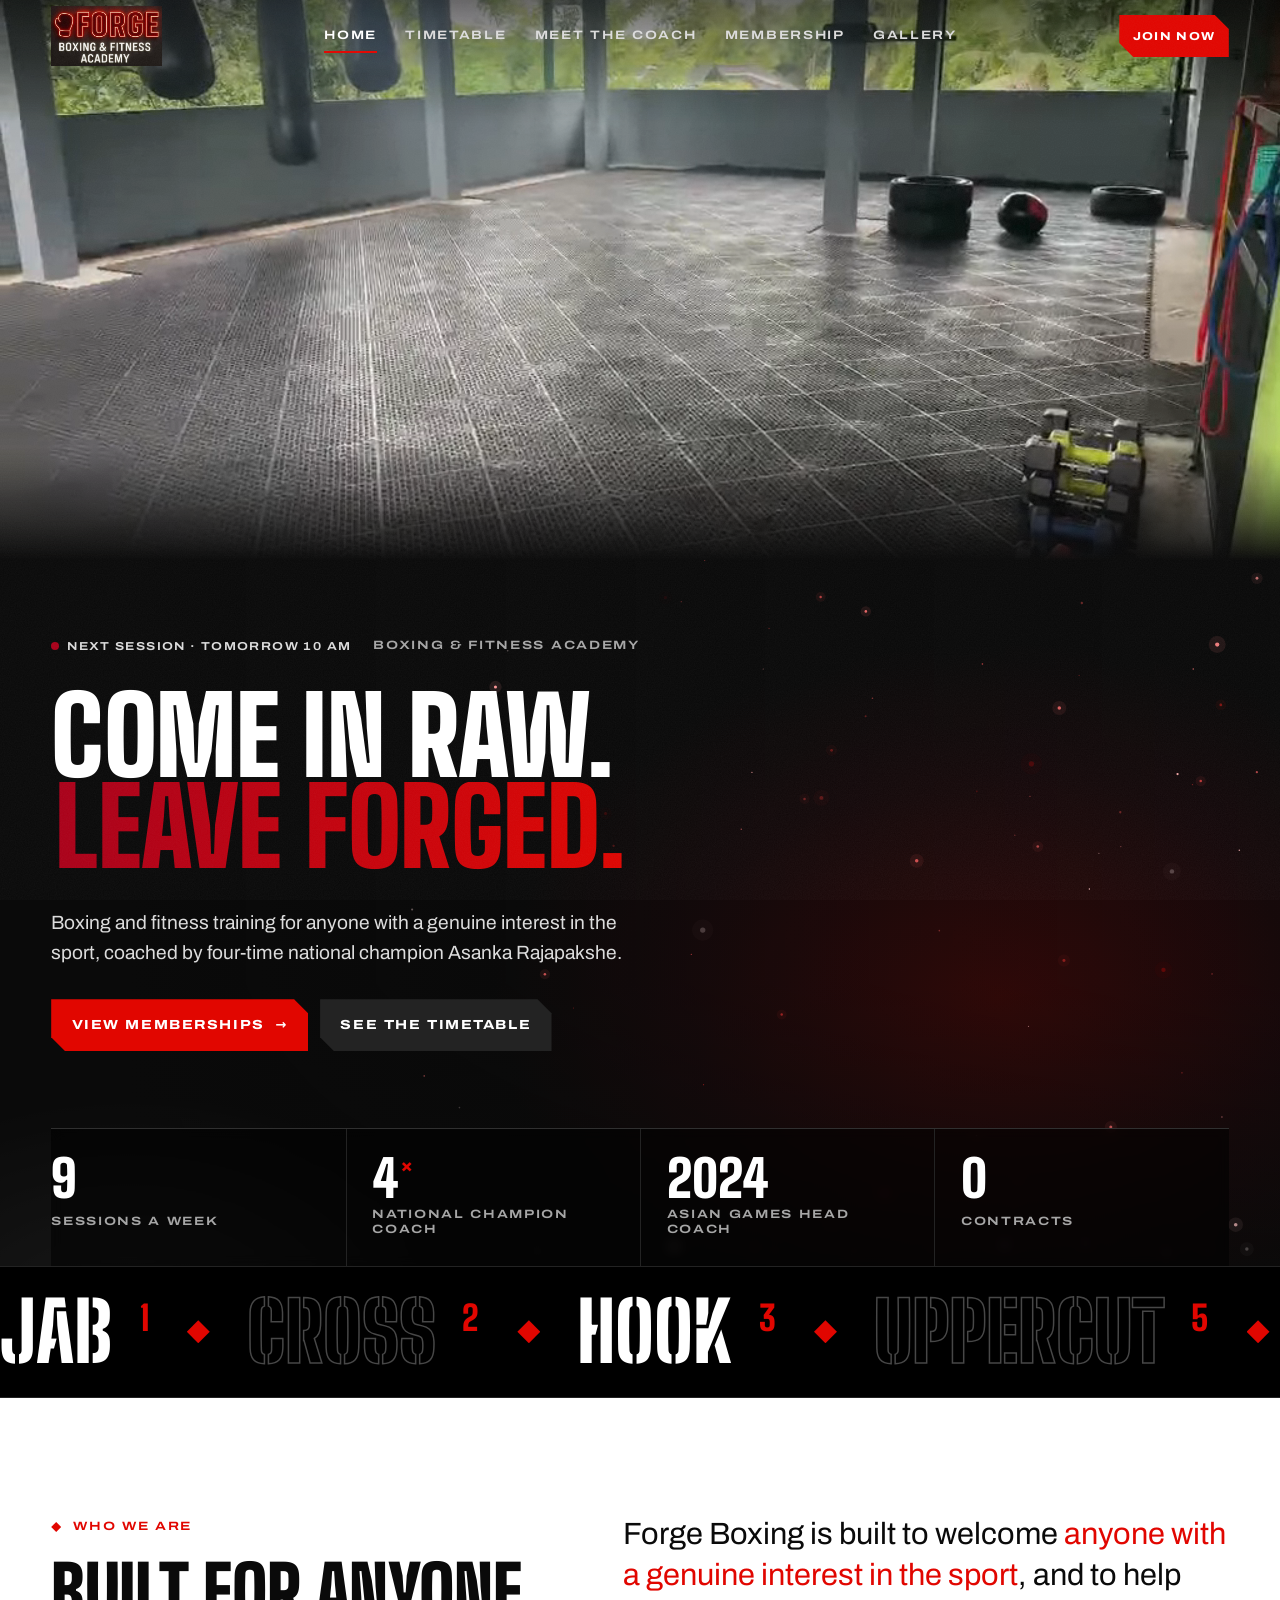
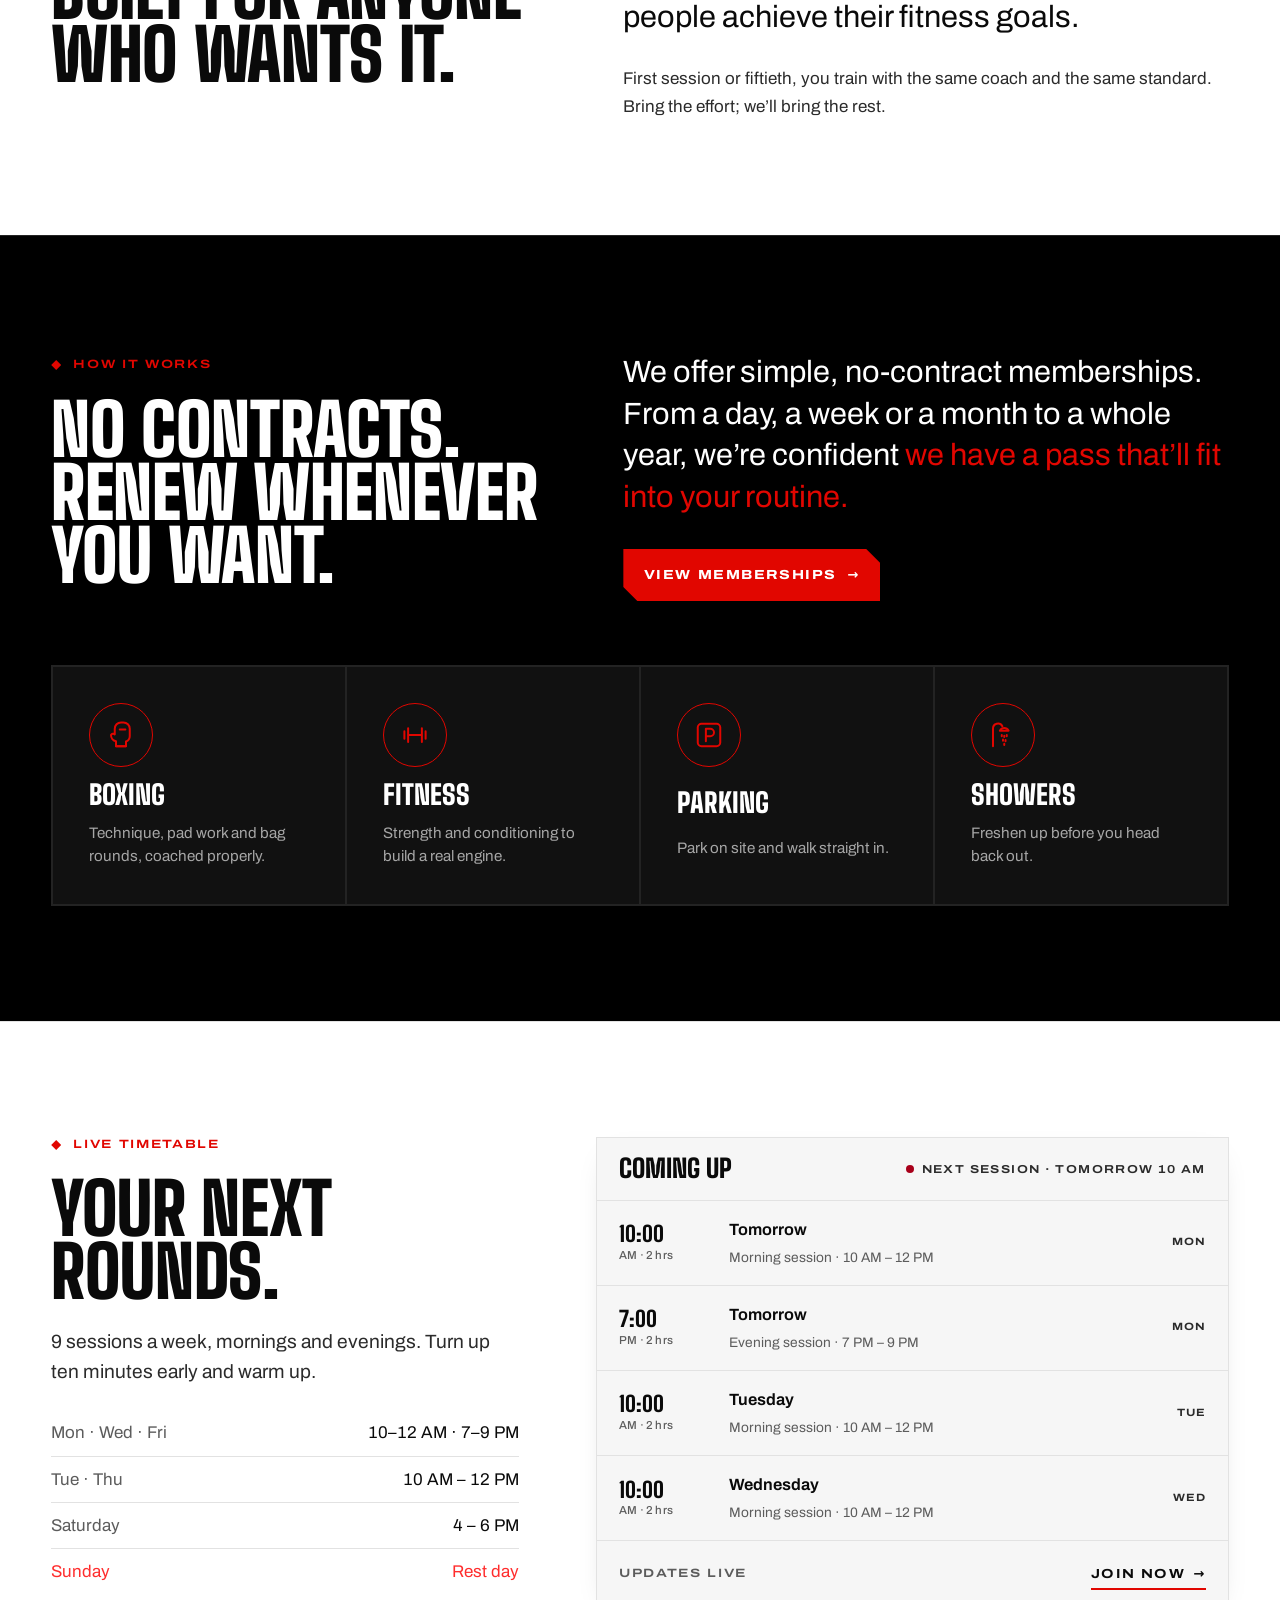
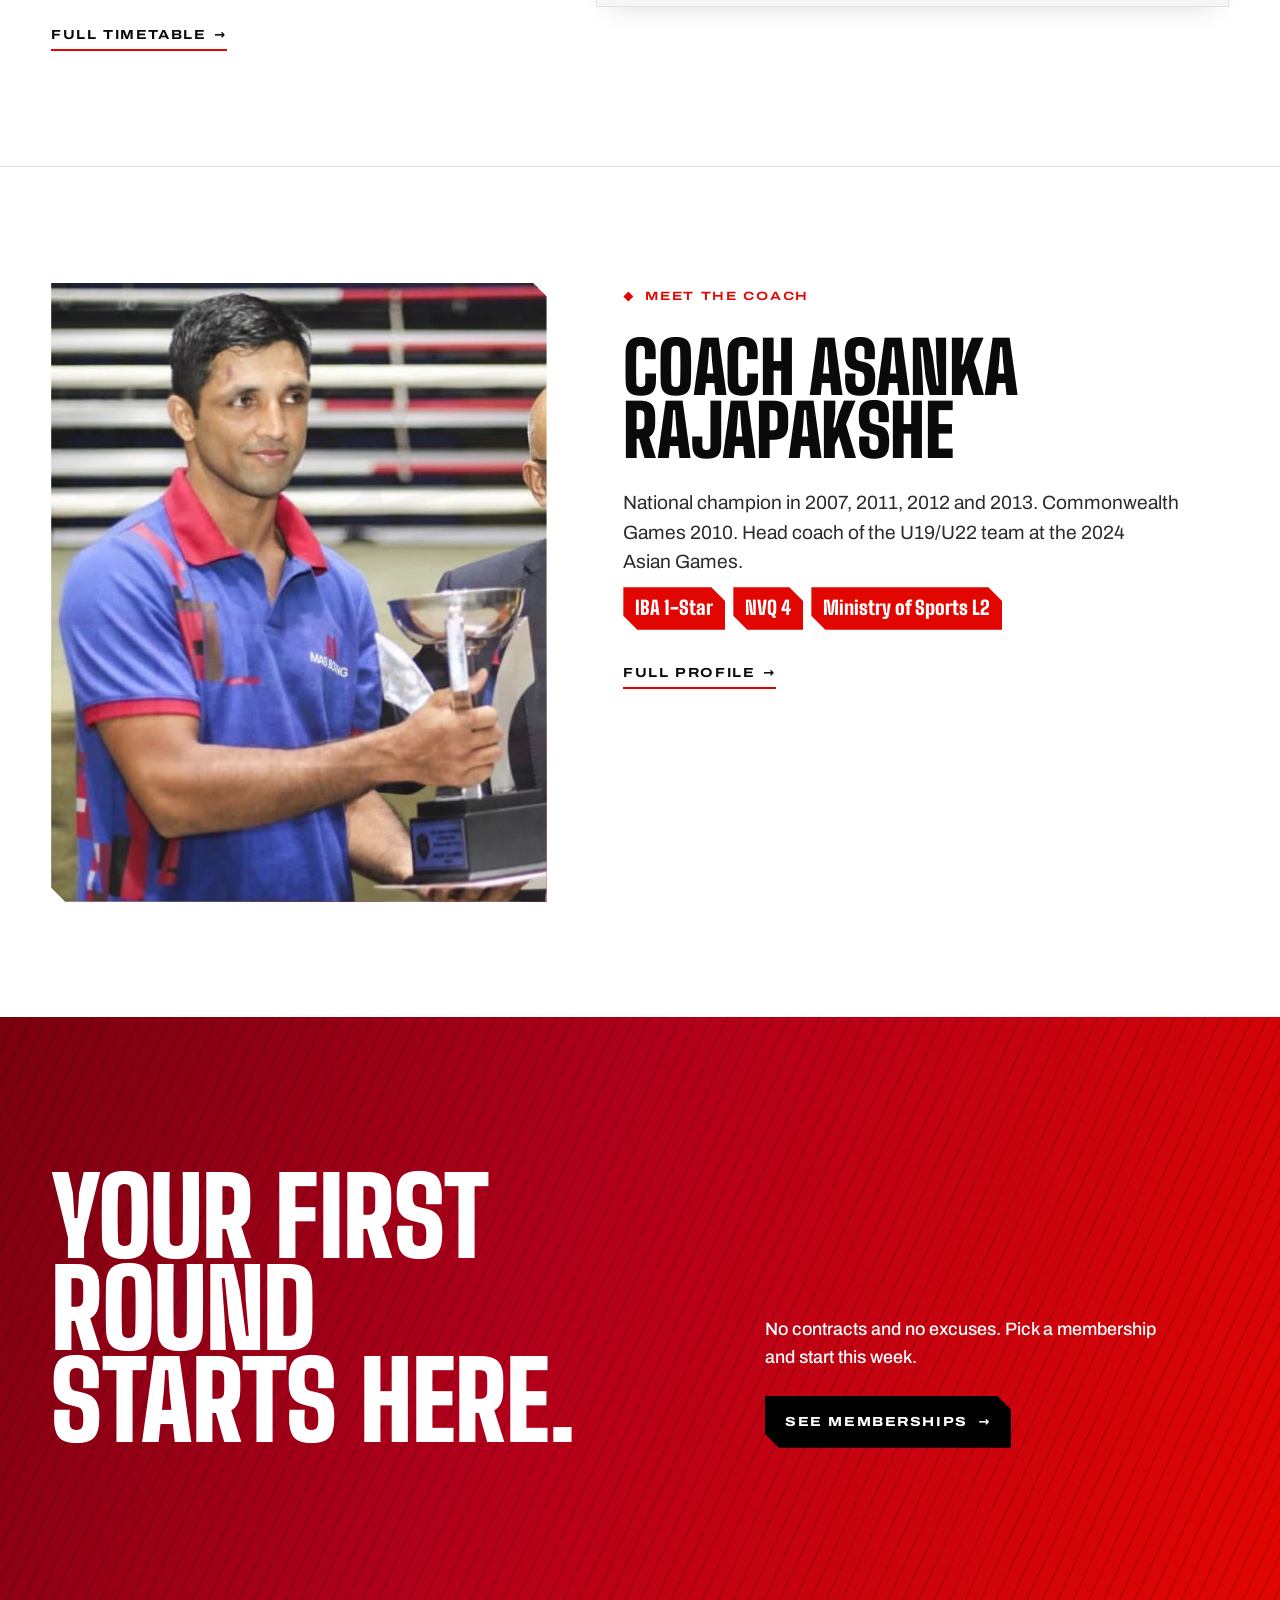
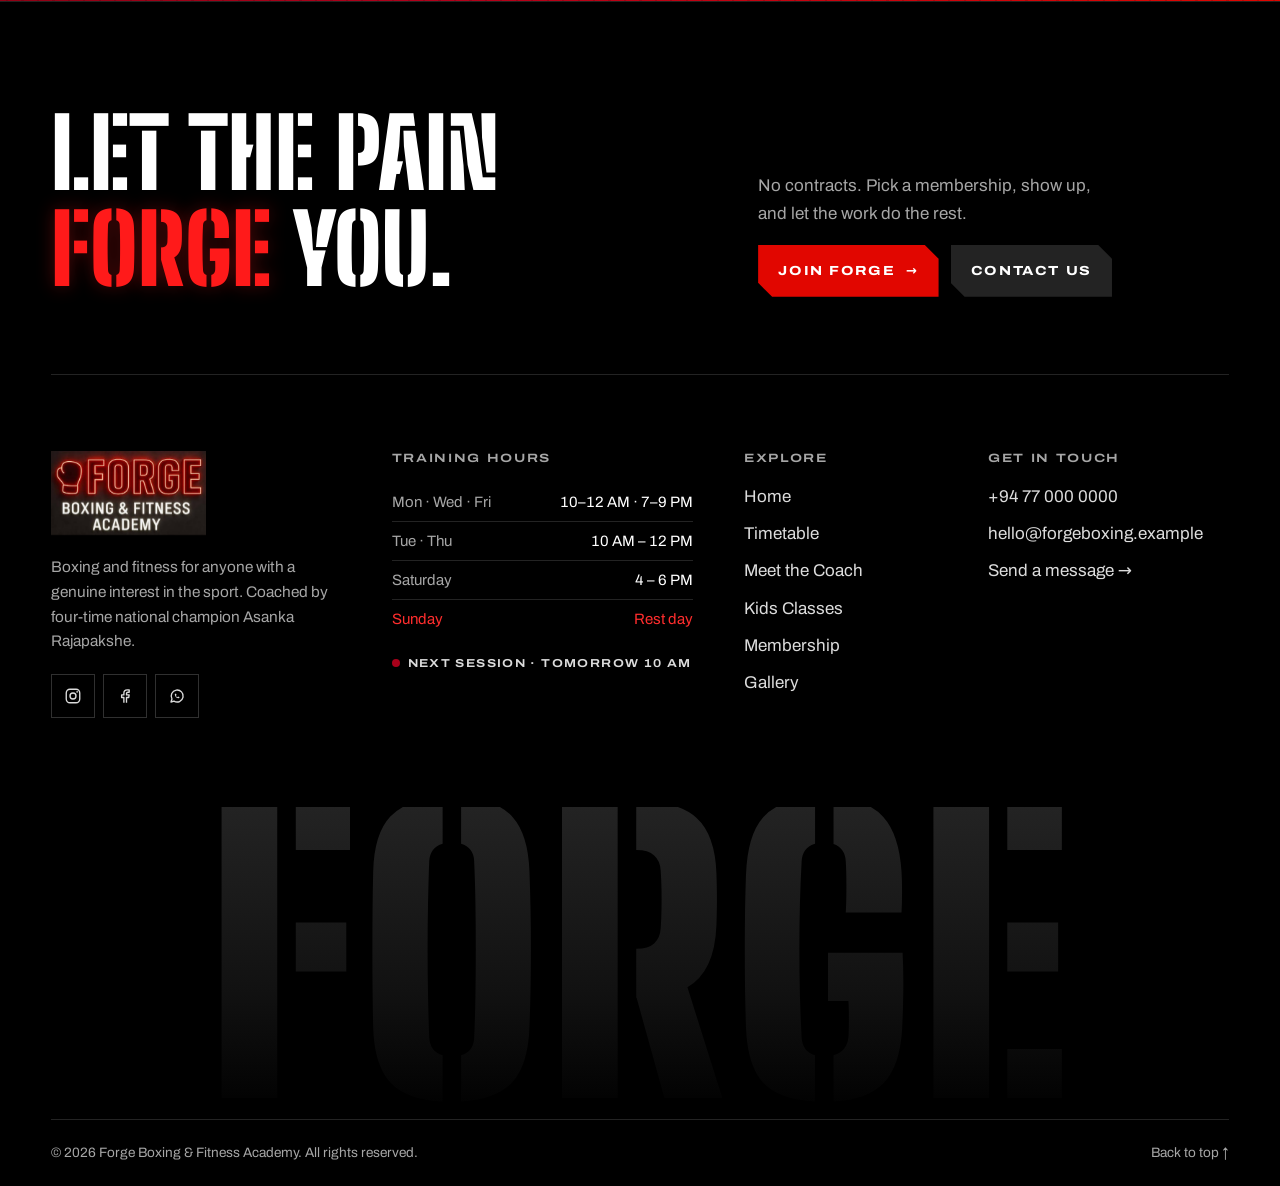
==== index.html @ 97c27971 "Fix oversized logo: pin size inline and cache-bust CSS/JS Co-Authored-By: Claude Opus 5.5 <noreply@a" ====
<!doctype html>
<html lang="en">
<head>
<meta charset="utf-8">
<meta name="viewport" content="width=device-width, initial-scale=1, viewport-fit=cover">
<title>Forge Boxing & Fitness Academy | Let the pain forge you</title>
<meta name="description" content="Boxing and fitness training with no contracts, coached by four-time national champion Asanka Rajapakshe.">
<meta name="theme-color" content="#0a0a0a">
<link rel="canonical" href="https://www.forgeboxing.example/">
<meta property="og:type" content="website">
<meta property="og:site_name" content="Forge Boxing & Fitness Academy">
<meta property="og:title" content="Forge Boxing & Fitness Academy | Let the pain forge you">
<meta property="og:description" content="Boxing and fitness training with no contracts, coached by four-time national champion Asanka Rajapakshe.">
<meta property="og:url" content="https://www.forgeboxing.example/">
<meta property="og:image" content="https://www.forgeboxing.example/assets/img/og-image.png">
<meta property="og:image:width" content="1200">
<meta property="og:image:height" content="630">
<meta name="twitter:card" content="summary_large_image">
<link rel="icon" href="assets/img/favicon.svg" type="image/svg+xml">
<link rel="icon" href="assets/img/favicon-32.png" sizes="32x32" type="image/png">
<link rel="apple-touch-icon" href="assets/img/apple-touch-icon.png">
<link rel="manifest" href="site.webmanifest">
<link rel="preload" href="assets/fonts/big-shoulders-stencil.woff2" as="font" type="font/woff2" crossorigin>
<link rel="preload" href="assets/fonts/big-shoulders.woff2" as="font" type="font/woff2" crossorigin>
<link rel="stylesheet" href="assets/css/styles.css?v=1790400730">
<script type="application/ld+json">
{
  "@context": "https://schema.org",
  "@type": "ExerciseGym",
  "name": "Forge Boxing & Fitness Academy",
  "description": "Boxing and fitness training with no contracts, coached by four-time national champion Asanka Rajapakshe.",
  "url": "https://www.forgeboxing.example/",
  "image": "https://www.forgeboxing.example/assets/img/og-image.png",
  "telephone": "+94 77 000 0000",
  "email": "hello@forgeboxing.example",
  "address": { "@type": "PostalAddress", "addressCountry": "LK" },
  "openingHoursSpecification": [
    { "@type": "OpeningHoursSpecification", "dayOfWeek": ["Monday", "Tuesday", "Wednesday", "Thursday", "Friday"], "opens": "10:00", "closes": "12:00" },
    { "@type": "OpeningHoursSpecification", "dayOfWeek": ["Monday", "Wednesday", "Friday"], "opens": "19:00", "closes": "21:00" },
    { "@type": "OpeningHoursSpecification", "dayOfWeek": "Saturday", "opens": "16:00", "closes": "18:00" }
  ]
}
</script>
</head>
<body>
<div class="preloader" data-preloader aria-hidden="true">
  <canvas class="pl-stars"></canvas>
  <div class="pl-nebula"></div>
  <div class="preloader-inner">
    <p class="pl-text"><span class="pl-word">Let the pain</span><span class="pl-word pl-big">Forge</span><span class="pl-word">you</span></p>
    <svg class="preloader-forge" viewBox="0 0 120 80" focusable="false">
      <g class="pl-sparks" stroke="#ff3b2f" stroke-width="1.6" stroke-linecap="round">
        <path d="M58 36l-8-10"/><path d="M62 36l6-12"/><path d="M55 38l-12-4"/><path d="M65 38l12-5"/><path d="M60 35v-12"/>
      </g>
      <g class="pl-hammer">
        <rect x="58" y="4" width="4" height="34" rx="2" fill="#5a3a2a"/>
        <rect x="48" y="30" width="24" height="11" rx="2" fill="#8d97a1"/>
        <rect x="48" y="30" width="24" height="3" rx="1" fill="#c3cbd2"/>
      </g>
      <path transform="translate(33 38) scale(1.1)" fill="#56616c" d="M2 15.5C8 15.5 11 14 15 14H46V20H38C35 20 33 22 33 25V28L38 33V37H12V33L17 28V25C17 22 15 21 12 20.5C8 20 5 18 2 15.5Z"/>
    </svg>
    <div class="pl-bar"><i></i></div>
  </div>
</div>
<script>try{if(sessionStorage.getItem("forge-intro"))document.documentElement.classList.add("no-preloader");sessionStorage.setItem("forge-intro","1")}catch(e){}</script>
<a class="skip-link" href="#main">Skip to content</a>

<header class="site-header" data-header>
  <div class="wrap nav">
    <a class="brand" href="index.html" aria-label="Forge Boxing & Fitness Academy home">
      <img class="brand-logo" src="assets/img/logo-forge.png" alt="Forge Boxing &amp; Fitness Academy" width="860" height="466" style="height:60px;width:auto;max-width:none">
    </a>
    <nav aria-label="Main">
      <ul class="nav-links">
        <li><a href="index.html" aria-current="page">Home</a></li>
        <li><a href="schedule.html">Timetable</a></li>
        <li><a href="coach.html">Meet the Coach</a></li>
        <li><a href="membership.html">Membership</a></li>
        <li><a href="gallery.html">Gallery</a></li>
      </ul>
    </nav>
    <div class="nav-end">
      <a class="btn btn-primary btn-sm" href="membership.html">Join now</a>
      <button class="menu-toggle" type="button" aria-expanded="false" aria-controls="mobile-menu"><span></span><b class="sr-only">Open menu</b></button>
    </div>
  </div>
</header>

<div class="mobile-menu" id="mobile-menu" data-mobile-menu inert>
  <nav aria-label="Mobile">
    <ol>
      <li><a href="index.html" aria-current="page">Home<span aria-hidden="true">→</span></a></li>
      <li><a href="schedule.html">Timetable<span aria-hidden="true">→</span></a></li>
      <li><a href="coach.html">Meet the Coach<span aria-hidden="true">→</span></a></li>
      <li><a href="membership.html">Membership<span aria-hidden="true">→</span></a></li>
      <li><a href="gallery.html">Gallery<span aria-hidden="true">→</span></a></li>
    </ol>
  </nav>
  <div class="mobile-menu-foot">
    <span data-open-status></span>
    <p><a href="tel:+94770000000">+94 77 000 0000</a></p>
    <a class="btn btn-primary btn-block" href="membership.html">See memberships <span class="arrow" aria-hidden="true">→</span></a>
  </div>
</div>

<main id="main">
  <section class="video-strip" aria-label="Training at Forge">
    <video class="strip-video" autoplay muted loop playsinline preload="auto" poster="assets/video/hero-poster.jpg" aria-hidden="true" tabindex="-1"><source src="assets/video/hero.mp4" type="video/mp4"><source src="assets/video/hero.webm" type="video/webm"></video>
  </section>

  <section class="hero" aria-labelledby="hero-title">
    <div class="hero-photo" aria-hidden="true"></div>
    <canvas class="hero-canvas" data-embers aria-hidden="true"></canvas>
    <div class="wrap">
      <div class="hero-grid">
        <div class="hero-copy">
          <div class="hero-meta">
            <span data-open-status></span>
            <span class="label muted">Boxing &amp; Fitness Academy</span>
          </div>
          <h1 class="display hero-title" id="hero-title">
            <span class="line">Come in raw.</span>
            <span class="line line-2 hot">Leave forged.</span>
          </h1>
          <p class="lead">Boxing and fitness training for anyone with a genuine interest in the sport, coached by four-time national champion Asanka Rajapakshe.</p>
          <div class="cta-row">
            <a class="btn btn-primary" href="membership.html">View memberships <span class="arrow" aria-hidden="true">→</span></a>
            <a class="btn btn-steel" href="schedule.html">See the timetable</a>
          </div>
        </div>
      </div>
      <div class="hero-stats">
        <div><span class="stat-num" data-count-sessions>9</span><span class="label muted">Sessions a week</span></div>
        <div><span class="stat-num">4<sup>×</sup></span><span class="label muted">National champion coach</span></div>
        <div><span class="stat-num">2024</span><span class="label muted">Asian Games head coach</span></div>
        <div><span class="stat-num">0</span><span class="label muted">Contracts</span></div>
      </div>
    </div>
  </section>

  <div class="marquee" aria-hidden="true">
    <div class="marquee-track">
      <div class="marquee-group">
        <span>Jab</span><span class="n">1</span><span class="sep"></span>
        <span class="o">Cross</span><span class="n">2</span><span class="sep"></span>
        <span>Hook</span><span class="n">3</span><span class="sep"></span>
        <span class="o">Uppercut</span><span class="n">5</span><span class="sep"></span>
        <span>Slip</span><span class="sep"></span>
        <span class="o">Roll</span><span class="sep"></span>
        <span>Pivot</span><span class="sep"></span>
        <span class="o">Repeat</span><span class="sep"></span>
      </div>
      <div class="marquee-group">
        <span>Jab</span><span class="n">1</span><span class="sep"></span>
        <span class="o">Cross</span><span class="n">2</span><span class="sep"></span>
        <span>Hook</span><span class="n">3</span><span class="sep"></span>
        <span class="o">Uppercut</span><span class="n">5</span><span class="sep"></span>
        <span>Slip</span><span class="sep"></span>
        <span class="o">Roll</span><span class="sep"></span>
        <span>Pivot</span><span class="sep"></span>
        <span class="o">Repeat</span><span class="sep"></span>
      </div>
    </div>
  </div>

  <section class="section bg-raised" aria-labelledby="who-title">
    <div class="wrap intro">
      <div class="stack">
        <span class="eyebrow label">Who we are</span>
        <h2 class="display d-l" id="who-title" data-reveal-heat>Built for anyone who wants it.</h2>
      </div>
      <div class="stack" style="--stack: 28px">
        <p class="big-copy" data-reveal>Forge Boxing is built to welcome <em>anyone with a genuine interest in the sport</em>, and to help people achieve their fitness goals.</p>
        <p class="prose">First session or fiftieth, you train with the same coach and the same standard. Bring the effort; we’ll bring the rest.</p>
      </div>
    </div>
  </section>

  <section class="section bg-deep seam" aria-labelledby="how-title">
    <div class="wrap">
      <div class="intro">
        <div class="stack">
          <span class="eyebrow label">How it works</span>
          <h2 class="display d-l" id="how-title" data-reveal-heat>No contracts. Renew whenever you want.</h2>
        </div>
        <div class="stack" style="--stack: 32px">
          <p class="big-copy" data-reveal>We offer simple, no-contract memberships. From a day, a week or a month to a whole year, we’re confident <em>we have a pass that’ll fit into your routine.</em></p>
          <a class="btn btn-primary" href="membership.html">View memberships <span class="arrow" aria-hidden="true">→</span></a>
        </div>
      </div>
      <div class="amenities" data-reveal>
        <div class="amenity"><span class="ico"><svg viewBox="0 0 24 24" fill="none" stroke="currentColor" stroke-width="1.6" stroke-linecap="round" stroke-linejoin="round" aria-hidden="true"><path d="M7 11.5V7a5 5 0 0 1 5-5h2a5 5 0 0 1 5 5v6a4.5 4.5 0 0 1-3 4.2V21H8v-4a5 5 0 0 1-4-5 2 2 0 0 1 3-.5z"/><path d="M8 21h8M11 7.5h4.5"/></svg></span><h3>Boxing</h3><p>Technique, pad work and bag rounds, coached properly.</p></div>
        <div class="amenity"><span class="ico"><svg viewBox="0 0 24 24" fill="none" stroke="currentColor" stroke-width="1.6" stroke-linecap="round" stroke-linejoin="round" aria-hidden="true"><path d="M6.5 6.5v11M3.5 9v6M17.5 6.5v11M20.5 9v6M6.5 12h11"/></svg></span><h3>Fitness</h3><p>Strength and conditioning to build a real engine.</p></div>
        <div class="amenity"><span class="ico"><svg viewBox="0 0 24 24" fill="none" stroke="currentColor" stroke-width="1.6" stroke-linecap="round" stroke-linejoin="round" aria-hidden="true"><rect x="3" y="3" width="18" height="18" rx="3"/><path d="M9.5 17V7h3.5a3 3 0 0 1 0 6H9.5"/></svg></span><h3>Parking</h3><p>Park on site and walk straight in.</p></div>
        <div class="amenity"><span class="ico"><svg viewBox="0 0 24 24" fill="none" stroke="currentColor" stroke-width="1.6" stroke-linecap="round" stroke-linejoin="round" aria-hidden="true"><path d="M4 21V7a4 4 0 0 1 7.5-2"/><path d="M9.5 8.5a4 4 0 0 1 7 0z"/><path d="M11 12v1M13 12.5v1M15 12v1M12 15.5v1M14 16v1M13 19v1"/></svg></span><h3>Showers</h3><p>Freshen up before you head back out.</p></div>
      </div>
    </div>
  </section>

  <section class="section bg-raised seam" aria-labelledby="today-title">
    <div class="wrap today">
      <div class="today-copy">
        <span class="eyebrow label">Live timetable</span>
        <h2 class="display d-l" id="today-title" data-reveal-heat>Your next rounds.</h2>
        <p class="lead"><span data-count-sessions>9</span> sessions a week, mornings and evenings. Turn up ten minutes early and warm up.</p>
        <dl class="hours">
          <div data-days="1,3,5"><dt>Mon · Wed · Fri</dt><dd>10–12 AM · 7–9 PM</dd></div>
          <div data-days="2,4"><dt>Tue · Thu</dt><dd>10 AM – 12 PM</dd></div>
          <div data-days="6"><dt>Saturday</dt><dd>4 – 6 PM</dd></div>
          <div data-days="0"><dt>Sunday</dt><dd>Rest day</dd></div>
        </dl>
        <div class="cta-row"><a class="link-arrow" href="schedule.html">Full timetable <span class="arrow" aria-hidden="true">→</span></a></div>
      </div>
      <div class="board" data-today data-reveal>
        <div class="board-head"><h3>Coming up</h3><span data-open-status></span></div>
        <ul class="board-list" data-today-list><li class="board-empty">Loading sessions…</li></ul>
        <div class="board-foot"><span class="label muted">Updates live</span><a class="link-arrow" href="membership.html">Join now <span class="arrow" aria-hidden="true">→</span></a></div>
      </div>
    </div>
  </section>

  <section class="section bg-raised seam" aria-labelledby="coach-title">
    <div class="wrap intro">
      <div class="portrait" data-reveal>
        <img src="assets/img/coach-asanka.jpg" alt="Coach Asanka Rajapakshe" loading="lazy" onerror="this.remove()">
        <span class="portrait-name">Asanka</span><span class="portrait-initial" aria-hidden="true">A</span>
      </div>
      <div class="stack" style="--stack: 26px">
        <span class="eyebrow label">Meet the coach</span>
        <h2 class="display d-l" id="coach-title" data-reveal-heat>Coach Asanka Rajapakshe</h2>
        <p class="lead">National champion in 2007, 2011, 2012 and 2013. Commonwealth Games 2010. Head coach of the U19/U22 team at the 2024 Asian Games.</p>
        <div class="champ"><b>IBA 1-Star</b><b>NVQ 4</b><b>Ministry of Sports L2</b></div>
        <a class="link-arrow" href="coach.html">Full profile <span class="arrow" aria-hidden="true">→</span></a>
      </div>
    </div>
  </section>

  <section class="fire" aria-labelledby="fire-title">
    <div class="wrap fire-grid">
      <h2 class="display d-xl" id="fire-title">Your first round starts here.</h2>
      <div class="fire-aside">
        <p>No contracts and no excuses. Pick a membership and start this week.</p>
        <a class="btn btn-ink" href="membership.html">See memberships <span class="arrow" aria-hidden="true">→</span></a>
      </div>
    </div>
  </section>
</main>

<footer class="site-footer">
  <div class="wrap">
    <div class="footer-cta">
      <p class="footer-slogan">Let the pain<br><span>forge</span> you.</p>
      <div class="footer-cta-side">
        <p>No contracts. Pick a membership, show up, and let the work do the rest.</p>
        <div class="cta-row">
          <a class="btn btn-primary" href="membership.html">Join Forge <span class="arrow" aria-hidden="true">→</span></a>
          <a class="btn btn-steel" href="membership.html#contact">Contact us</a>
        </div>
      </div>
    </div>
  </div>
  <div class="wrap footer-grid">
    <div class="footer-brand">
      <a class="brand" href="index.html" aria-label="Forge Boxing & Fitness Academy home">
      <img class="brand-logo" src="assets/img/logo-forge.png" alt="Forge Boxing &amp; Fitness Academy" width="860" height="466" style="height:60px;width:auto;max-width:none">
    </a>
      <p>Boxing and fitness for anyone with a genuine interest in the sport. Coached by four-time national champion Asanka Rajapakshe.</p>
      <div class="socials">
        <a href="https://www.instagram.com/" aria-label="Forge on Instagram"><svg viewBox="0 0 24 24" fill="none" stroke="currentColor" stroke-width="1.8" aria-hidden="true"><rect x="3" y="3" width="18" height="18" rx="5"/><circle cx="12" cy="12" r="4"/><circle cx="17.5" cy="6.5" r="1.1" fill="currentColor" stroke="none"/></svg></a>
        <a href="https://www.facebook.com/" aria-label="Forge on Facebook"><svg viewBox="0 0 24 24" fill="none" stroke="currentColor" stroke-width="1.8" stroke-linejoin="round" aria-hidden="true"><path d="M14 21v-7h3l.5-3.5H14V8.8c0-1 .4-1.8 1.9-1.8H17.6V4a17 17 0 0 0-2.6-.2c-2.8 0-4.5 1.6-4.5 4.6v2.1H7.5V14h3v7"/></svg></a>
        <a href="https://wa.me/94770000000" aria-label="Message Forge on WhatsApp"><svg viewBox="0 0 24 24" fill="none" stroke="currentColor" stroke-width="1.8" stroke-linejoin="round" aria-hidden="true"><path d="M4 20l1.3-4A8 8 0 1 1 8 18.8z"/><path d="M9 9.5c0 3 2.5 5.5 5.5 5.5l1-1.5-2-1-1 1a4 4 0 0 1-2-2l1-1-1-2z" fill="currentColor" stroke="none"/></svg></a>
      </div>
    </div>
    <div class="footer-col">
      <h2 class="label">Training hours</h2>
      <dl class="hours">
          <div data-days="1,3,5"><dt>Mon · Wed · Fri</dt><dd>10–12 AM · 7–9 PM</dd></div>
          <div data-days="2,4"><dt>Tue · Thu</dt><dd>10 AM – 12 PM</dd></div>
          <div data-days="6"><dt>Saturday</dt><dd>4 – 6 PM</dd></div>
          <div data-days="0"><dt>Sunday</dt><dd>Rest day</dd></div>
        </dl>
      <span data-open-status></span>
    </div>
    <div class="footer-col">
      <h2 class="label">Explore</h2>
      <ul>
        <li><a href="index.html">Home</a></li>
        <li><a href="schedule.html">Timetable</a></li>
        <li><a href="coach.html">Meet the Coach</a></li>
        <li><a href="membership.html#kids">Kids Classes</a></li>
        <li><a href="membership.html">Membership</a></li>
        <li><a href="gallery.html">Gallery</a></li>
      </ul>
    </div>
    <div class="footer-col">
      <h2 class="label">Get in touch</h2>
      <ul>
        <li><a href="tel:+94770000000">+94 77 000 0000</a></li>
        <li><a href="mailto:hello@forgeboxing.example">hello@forgeboxing.example</a></li>
        <li><a href="membership.html#contact">Send a message →</a></li>
      </ul>
    </div>
  </div>
  <div class="footer-mark" aria-hidden="true">Forge</div>
  <div class="wrap">
    <div class="footer-base">
      <span>© <span data-year>2026</span> Forge Boxing & Fitness Academy. All rights reserved.</span>
      <a href="#main">Back to top ↑</a>
    </div>
  </div>
</footer>

<script src="assets/js/data.js?v=1790400730" defer></script>
<script src="assets/js/main.js?v=1790400730" defer></script>
<script src="assets/js/preloader.js?v=1790400730" defer></script>
<script src="assets/js/schedule.js?v=1790400730" defer></script>
<script src="assets/js/embers.js?v=1790400730" defer></script>
</body>
</html>
---- assets/css/styles.css ----
/* ==================================================================
   FORGE BOXING CLUB — design system
   ------------------------------------------------------------------
   Palette: blued steel for the ground, a blacksmith's heat chart
   (dull red → white-hot) for accents and intensity ratings.
   Type:    Big Shoulders (display + stencil cut), Archivo (text).
   ================================================================== */

@font-face {
  font-family: "Forge Display";
  src: url("../fonts/big-shoulders.woff2") format("woff2");
  font-weight: 100 900;
  font-display: swap;
}
@font-face {
  font-family: "Forge Stencil";
  src: url("../fonts/big-shoulders-stencil.woff2") format("woff2");
  font-weight: 100 900;
  font-display: swap;
}
@font-face {
  font-family: "Forge Text";
  src: url("../fonts/archivo.woff2") format("woff2");
  font-weight: 100 900;
  font-stretch: 62% 125%;
  font-display: swap;
}

:root {
  color-scheme: dark;

  /* Blued steel */
  --steel-950: #000000;
  --steel-900: #0a0a0a;
  --steel-850: #111111;
  --steel-800: #171717;
  --steel-700: #232323;
  --steel-600: #303030;
  --steel-500: #474747;
  --ash: #a6a6a6;
  --bone: #ffffff;
  --bone-dim: #dcdcdc;

  /* Heat chart */
  --heat-1: #6e0010;
  --heat-2: #a8001a;
  --heat-3: #e10600;
  --heat-4: #ff2d2d;
  --heat-5: #ffffff;
  --temper: #bdbdbd;

  --accent: var(--heat-3);
  --ink: #0e1215;
  --danger: #ff7a66;
  --ok: #ffffff;

  --f-display: "Forge Display", "Big Shoulders Display", "Arial Narrow", Impact, sans-serif;
  --f-stencil: "Forge Stencil", "Forge Display", "Arial Narrow", Impact, sans-serif;
  --f-text: "Forge Text", Archivo, ui-sans-serif, system-ui, -apple-system, "Segoe UI", Roboto, sans-serif;

  --gutter: clamp(16px, 4vw, 56px);
  --maxw: 1360px;
  --header-h: 72px;
  --section: clamp(72px, 9vw, 136px);
  --ease-out: cubic-bezier(0.16, 1, 0.3, 1);
  --ease-io: cubic-bezier(0.65, 0, 0.35, 1);
  --notch: 14px;
  --notched: polygon(0 0, calc(100% - var(--notch)) 0, 100% var(--notch), 100% 100%, var(--notch) 100%, 0 calc(100% - var(--notch)));
}

/* ------------------------------------------------------------------
   Base
   ------------------------------------------------------------------ */
*,
*::before,
*::after { box-sizing: border-box; }

html {
  -webkit-text-size-adjust: 100%;
  text-size-adjust: 100%;
  scroll-behavior: smooth;
  scroll-padding-top: calc(var(--header-h) + 24px);
  overflow-x: clip;
  background: var(--steel-900);
}

body {
  margin: 0;
  min-height: 100vh;
  background: var(--steel-900);
  color: var(--bone);
  font-family: var(--f-text);
  font-size: 1.0625rem;
  line-height: 1.6;
  font-stretch: 100%;
  -webkit-font-smoothing: antialiased;
  -moz-osx-font-smoothing: grayscale;
  text-rendering: optimizeLegibility;
  overflow-x: clip;
}

/* Film grain over everything — ties flat fills together */
body::after {
  content: "";
  position: fixed;
  inset: 0;
  z-index: 100;
  pointer-events: none;
  opacity: 0.07;
  background-image: url("data:image/svg+xml,%3Csvg xmlns='http://www.w3.org/2000/svg' width='220' height='220'%3E%3Cfilter id='n'%3E%3CfeTurbulence type='fractalNoise' baseFrequency='.85' numOctaves='3' stitchTiles='stitch'/%3E%3CfeColorMatrix values='0 0 0 0 1 0 0 0 0 1 0 0 0 0 1 0 0 0 .55 0'/%3E%3C/filter%3E%3Crect width='100%25' height='100%25' filter='url(%23n)'/%3E%3C/svg%3E");
}

img, svg, video, canvas { display: block; max-width: 100%; }
img { height: auto; }
a { color: inherit; }
button, input, select, textarea { font: inherit; color: inherit; }
h1, h2, h3, h4, p, ul, ol, dl, dd, figure, blockquote { margin: 0; }
ul[role="list"], ol[role="list"] { list-style: none; padding: 0; }
[hidden] { display: none !important; }
::selection { background: var(--heat-3); color: var(--ink); }

:focus-visible {
  outline: 2px solid var(--heat-4);
  outline-offset: 3px;
}

.sr-only {
  position: absolute !important;
  width: 1px; height: 1px;
  padding: 0; margin: -1px;
  overflow: hidden; clip: rect(0 0 0 0);
  white-space: nowrap; border: 0;
}

.skip-link {
  position: fixed;
  left: 16px;
  top: 12px;
  z-index: 200;
  padding: 12px 18px;
  background: var(--heat-4);
  color: var(--ink);
  font-weight: 700;
  text-decoration: none;
  transform: translateY(-160%);
  transition: transform 0.2s;
}
.skip-link:focus { transform: none; }

@view-transition { navigation: auto; }

/* ------------------------------------------------------------------
   Layout
   ------------------------------------------------------------------ */
.wrap {
  width: 100%;
  max-width: var(--maxw);
  margin-inline: auto;
  padding-inline: var(--gutter);
}
.section { padding-block: var(--section); position: relative; }
.section-tight { padding-block: clamp(56px, 7vw, 104px); }
.section + .section.seam { border-top: 1px solid var(--steel-700); }
.bg-deep { background: var(--steel-950); }
.bg-raised { background: var(--steel-850); }
.stack > * + * { margin-top: var(--stack, 1.25rem); }

/* ------------------------------------------------------------------
   Type
   ------------------------------------------------------------------ */
.display {
  font-family: var(--f-display);
  font-weight: 900;
  text-transform: uppercase;
  line-height: 0.86;
  letter-spacing: -0.005em;
  text-wrap: balance;
}
.stencil { font-family: var(--f-stencil); }
.d-xxl { font-size: clamp(4.5rem, 13vw, 12.5rem); line-height: 0.8; }
.d-xl  { font-size: clamp(3.4rem, 8.4vw, 7.75rem); }
.d-l   { font-size: clamp(2.6rem, 5.6vw, 5rem); line-height: 0.88; }
.d-m   { font-size: clamp(2rem, 3.2vw, 2.9rem); line-height: 0.92; }
.d-s   { font-size: clamp(1.45rem, 2vw, 1.8rem); line-height: 1; font-weight: 800; }

.label {
  font-family: var(--f-text);
  font-size: 0.75rem;
  font-weight: 650;
  font-stretch: 125%;
  letter-spacing: 0.14em;
  text-transform: uppercase;
  line-height: 1.3;
}
.lead {
  font-size: clamp(1.125rem, 1.5vw, 1.3rem);
  line-height: 1.55;
  color: var(--bone-dim);
  max-width: 54ch;
  text-wrap: pretty;
}
.muted { color: var(--ash); }
.prose { max-width: 64ch; color: var(--bone-dim); text-wrap: pretty; }
.prose p + p { margin-top: 1.1em; }
.prose strong { color: var(--bone); font-weight: 650; }
.tnum { font-variant-numeric: tabular-nums; }

.hot {
  background: linear-gradient(100deg, var(--heat-2) 0%, var(--heat-3) 38%, var(--heat-4) 72%, var(--heat-5) 100%);
  background-size: 180% 100%;
  -webkit-background-clip: text;
  background-clip: text;
  color: transparent;
  animation: molten 9s var(--ease-io) infinite alternate;
}
@keyframes molten {
  from { background-position: 0% 50%; }
  to   { background-position: 100% 50%; }
}
.outline-text {
  color: transparent;
  -webkit-text-stroke: 1.5px var(--bone);
}

.eyebrow {
  display: inline-flex;
  align-items: center;
  gap: 12px;
  color: var(--heat-4);
}
.eyebrow::before {
  content: "";
  width: 10px;
  height: 10px;
  background: currentColor;
  clip-path: polygon(50% 0, 100% 50%, 50% 100%, 0 50%);
  flex: none;
}

/* ------------------------------------------------------------------
   Buttons & links
   ------------------------------------------------------------------ */
.btn {
  --notch: 12px;
  display: inline-flex;
  align-items: center;
  justify-content: center;
  gap: 0.8em;
  min-height: 52px;
  padding: 0.95em 1.55em;
  border: 0;
  font-family: var(--f-text);
  font-size: 0.82rem;
  font-weight: 750;
  font-stretch: 118%;
  letter-spacing: 0.12em;
  text-transform: uppercase;
  text-decoration: none;
  line-height: 1.1;
  cursor: pointer;
  clip-path: var(--notched);
  transition: background-color 0.25s, color 0.25s, transform 0.35s var(--ease-out);
  -webkit-tap-highlight-color: transparent;
  white-space: nowrap;
}
.btn:active { transform: translateY(1px) scale(0.99); }
.btn:focus-visible { outline: 2px solid currentColor; outline-offset: -7px; }
.btn-primary { background: var(--accent); color: var(--ink); }
.btn-primary:hover { background: var(--heat-4); }
.btn-steel { background: var(--steel-700); color: var(--bone); }
.btn-steel:hover { background: var(--steel-600); }
.btn-ink { background: var(--ink); color: var(--bone); }
.btn-ink:hover { background: var(--steel-700); }
.btn-sm { min-height: 42px; padding: 0.7em 1.15em; font-size: 0.72rem; --notch: 9px; }
.btn-block { width: 100%; }
.btn .arrow { transition: transform 0.35s var(--ease-out); }
.btn:hover .arrow { transform: translateX(4px); }
.btn[disabled] { opacity: 0.6; cursor: progress; }

.link-arrow {
  display: inline-flex;
  align-items: center;
  gap: 0.6em;
  color: var(--bone);
  text-decoration: none;
  font-size: 0.82rem;
  font-weight: 700;
  font-stretch: 118%;
  letter-spacing: 0.12em;
  text-transform: uppercase;
  padding-block: 6px;
  background: linear-gradient(var(--heat-3), var(--heat-3)) left bottom / 100% 2px no-repeat;
  transition: background-size 0.4s var(--ease-out), color 0.25s;
  justify-self: start;
  align-self: start;
}
.link-arrow:hover { color: var(--heat-4); background-size: 40% 2px; }
.link-arrow .arrow { transition: transform 0.35s var(--ease-out); }
.link-arrow:hover .arrow { transform: translateX(4px); }

.cta-row { display: flex; flex-wrap: wrap; gap: 12px; align-items: center; }

/* ------------------------------------------------------------------
   Tags, heat gauge, status
   ------------------------------------------------------------------ */
.tag {
  --notch: 6px;
  display: inline-flex;
  align-items: center;
  gap: 8px;
  padding: 6px 10px 5px;
  background: var(--steel-700);
  color: var(--bone-dim);
  clip-path: var(--notched);
  font-size: 0.68rem;
  font-weight: 650;
  font-stretch: 125%;
  letter-spacing: 0.14em;
  text-transform: uppercase;
  line-height: 1.2;
  white-space: nowrap;
}
.tag-hot { background: var(--heat-3); color: var(--ink); }
.tag-line { background: transparent; box-shadow: inset 0 0 0 1px var(--steel-500); clip-path: none; }

.heat {
  display: inline-grid;
  grid-template-columns: repeat(5, 1fr);
  gap: 3px;
  width: 78px;
  height: 8px;
  flex: none;
}
.heat i { background: var(--steel-600); }
.heat[data-heat="1"] i:nth-child(-n+1),
.heat[data-heat="2"] i:nth-child(-n+2),
.heat[data-heat="3"] i:nth-child(-n+3),
.heat[data-heat="4"] i:nth-child(-n+4),
.heat[data-heat="5"] i:nth-child(-n+5) { background: var(--c); }
.heat i:nth-child(1) { --c: var(--heat-1); }
.heat i:nth-child(2) { --c: var(--heat-2); }
.heat i:nth-child(3) { --c: var(--heat-3); }
.heat i:nth-child(4) { --c: var(--heat-4); }
.heat i:nth-child(5) { --c: var(--heat-5); }
.heat-sm { width: 52px; height: 6px; gap: 2px; }
.heat-lg { width: 132px; height: 12px; gap: 4px; }

.status {
  display: inline-flex;
  align-items: center;
  gap: 8px;
  font-size: 0.72rem;
  font-weight: 650;
  font-stretch: 118%;
  letter-spacing: 0.12em;
  text-transform: uppercase;
  color: var(--bone-dim);
  white-space: nowrap;
}
.status::before {
  content: "";
  width: 8px;
  height: 8px;
  border-radius: 50%;
  background: var(--steel-500);
  flex: none;
}
.status.is-open::before {
  background: var(--ok);
  box-shadow: 0 0 0 0 rgba(255, 255, 255, 0.6);
  animation: pulse 2.4s infinite;
}
.status.is-closed::before { background: var(--heat-2); }
@keyframes pulse {
  0% { box-shadow: 0 0 0 0 rgba(255, 255, 255, 0.55); }
  70% { box-shadow: 0 0 0 9px rgba(255, 255, 255, 0); }
  100% { box-shadow: 0 0 0 0 rgba(255, 255, 255, 0); }
}

/* ------------------------------------------------------------------
   Header & navigation
   ------------------------------------------------------------------ */
.site-header {
  position: fixed;
  inset: 0 0 auto 0;
  z-index: 60;
  padding-top: env(safe-area-inset-top, 0px);
  border-bottom: 1px solid transparent;
  transition: background-color 0.35s, border-color 0.35s, transform 0.45s var(--ease-out);
}
.site-header.is-solid {
  background: rgba(10, 10, 10, 0.84);
  -webkit-backdrop-filter: blur(14px) saturate(1.3);
  backdrop-filter: blur(14px) saturate(1.3);
  border-color: var(--steel-700);
}
.site-header.is-hidden { transform: translateY(-101%); }
.menu-open .site-header { transform: none; background: transparent; border-color: transparent; backdrop-filter: none; -webkit-backdrop-filter: none; }

.nav {
  display: flex;
  align-items: center;
  justify-content: space-between;
  gap: 24px;
  height: var(--header-h);
}
.brand {
  display: inline-flex;
  align-items: center;
  gap: 11px;
  color: var(--bone);
  text-decoration: none;
  flex: none;
}
.brand-mark { width: 40px; height: 40px; color: var(--heat-3); transition: transform 0.6s var(--ease-out); }
.brand:hover .brand-mark { transform: rotate(-8deg) scale(1.05); }
.brand-word {
  display: grid;
  font-family: var(--f-display);
  font-weight: 900;
  font-size: 1.9rem;
  letter-spacing: 0.05em;
  line-height: 0.8;
  text-transform: uppercase;
}
.brand-sub {
  font-family: var(--f-text);
  font-size: 0.55rem;
  font-weight: 650;
  font-stretch: 125%;
  letter-spacing: 0.32em;
  color: var(--ash);
  margin-top: 5px;
}
.nav-links {
  display: flex;
  gap: clamp(18px, 2.2vw, 36px);
  list-style: none;
  margin: 0;
  padding: 0;
}
.nav-links a {
  position: relative;
  display: block;
  padding-block: 10px;
  color: var(--bone-dim);
  text-decoration: none;
  font-size: 0.76rem;
  font-weight: 650;
  font-stretch: 122%;
  letter-spacing: 0.14em;
  text-transform: uppercase;
  transition: color 0.2s;
}
.nav-links a::after {
  content: "";
  position: absolute;
  left: 0;
  right: 0;
  bottom: 3px;
  height: 2px;
  background: var(--heat-3);
  transform: scaleX(0);
  transform-origin: right;
  transition: transform 0.4s var(--ease-out);
}
.nav-links a:hover,
.nav-links a[aria-current="page"] { color: var(--bone); }
.nav-links a:hover::after,
.nav-links a[aria-current="page"]::after { transform: scaleX(1); transform-origin: left; }
.nav-end { display: flex; align-items: center; gap: 18px; }

.menu-toggle {
  display: none;
  position: relative;
  width: 48px;
  height: 48px;
  margin-right: -8px;
  border: 0;
  background: transparent;
  cursor: pointer;
}
.menu-toggle span,
.menu-toggle span::before {
  position: absolute;
  left: 12px;
  width: 24px;
  height: 2px;
  background: var(--bone);
  transition: transform 0.4s var(--ease-out), top 0.4s var(--ease-out), width 0.4s var(--ease-out);
}
.menu-toggle span { top: 20px; }
.menu-toggle span::before { content: ""; left: 0; top: 7px; width: 16px; }
.menu-toggle[aria-expanded="true"] span { top: 23px; transform: rotate(45deg); }
.menu-toggle[aria-expanded="true"] span::before { top: 0; width: 24px; transform: rotate(-90deg); }

.mobile-menu {
  position: fixed;
  inset: 0;
  z-index: 55;
  display: flex;
  flex-direction: column;
  justify-content: space-between;
  gap: 32px;
  padding: calc(var(--header-h) + env(safe-area-inset-top, 0px) + 24px) var(--gutter) calc(32px + env(safe-area-inset-bottom, 0px));
  background:
    radial-gradient(120% 60% at 100% 100%, rgba(225, 6, 0, 0.22), transparent 60%),
    var(--steel-950);
  overflow-y: auto;
  clip-path: inset(0 0 100% 0);
  visibility: hidden;
  transition: clip-path 0.6s var(--ease-out), visibility 0s linear 0.6s;
}
.mobile-menu.is-open {
  clip-path: inset(0 0 0 0);
  visibility: visible;
  transition: clip-path 0.6s var(--ease-out), visibility 0s;
}
.mobile-menu ol { list-style: none; margin: 0; padding: 0; counter-reset: m; }
.mobile-menu li { border-bottom: 1px solid var(--steel-700); }
.mobile-menu li a {
  display: flex;
  align-items: baseline;
  justify-content: space-between;
  padding-block: 12px;
  font-family: var(--f-display);
  font-weight: 900;
  font-size: clamp(2.6rem, 11vw, 4.2rem);
  line-height: 1;
  text-transform: uppercase;
  text-decoration: none;
  color: var(--bone);
  transform: translateY(30px);
  opacity: 0;
  transition: transform 0.6s var(--ease-out), opacity 0.6s, color 0.2s;
}
.mobile-menu li a[aria-current="page"] { color: var(--heat-3); }
.mobile-menu.is-open li a { transform: none; opacity: 1; }
.mobile-menu.is-open li:nth-child(2) a { transition-delay: 0.05s; }
.mobile-menu.is-open li:nth-child(3) a { transition-delay: 0.1s; }
.mobile-menu.is-open li:nth-child(4) a { transition-delay: 0.15s; }
.mobile-menu.is-open li:nth-child(5) a { transition-delay: 0.2s; }
.mobile-menu.is-open li:nth-child(6) a { transition-delay: 0.25s; }
.mobile-menu-foot { display: grid; gap: 18px; color: var(--ash); font-size: 0.95rem; }
.mobile-menu-foot a { color: var(--bone); }

@media (max-width: 1080px) {
  .nav-links, .nav-end .status { display: none; }
  .menu-toggle { display: block; }
}
@media (max-width: 420px) {
  .nav-end .btn { display: none; }
}
body.menu-open { overflow: hidden; }

/* ------------------------------------------------------------------
   Hero (home)
   ------------------------------------------------------------------ */
.hero {
  position: relative;
  isolation: isolate;
  overflow: hidden;
  padding-top: calc(var(--header-h) + env(safe-area-inset-top, 0px) + clamp(28px, 5vw, 64px));
  background:
    radial-gradient(55% 70% at 78% 62%, rgba(225, 6, 0, 0.20), rgba(168, 0, 26, 0.08) 45%, transparent 72%),
    radial-gradient(40% 50% at 10% 110%, rgba(255, 255, 255, 0.10), transparent 70%),
    var(--steel-900);
}
.hero-canvas {
  position: absolute;
  inset: 0;
  z-index: -1;
  width: 100%;
  height: 100%;
  pointer-events: none;
}
.hero-grid {
  display: grid;
  grid-template-columns: minmax(0, 1.45fr) minmax(0, 1fr);
  gap: clamp(16px, 3vw, 48px);
  align-items: end;
}
.hero-copy { padding-bottom: clamp(40px, 6vw, 88px); position: relative; z-index: 2; }
.hero-meta { display: flex; flex-wrap: wrap; align-items: center; gap: 14px 22px; margin-bottom: clamp(20px, 3vw, 36px); }
.hero-title { margin-bottom: clamp(22px, 3vw, 36px); font-size: clamp(3.3rem, 8.4vw, 8rem); line-height: 0.84; }
.hero-title .line { display: block; }
.hero-title .line-2 { padding-left: 0.04em; }
.hero .lead { margin-bottom: 32px; }

.hero-stats {
  display: grid;
  grid-template-columns: repeat(4, minmax(0, 1fr));
  border-top: 1px solid var(--steel-600);
  position: relative;
  z-index: 2;
  background: rgba(0, 0, 0, 0.55);
  -webkit-backdrop-filter: blur(6px);
  backdrop-filter: blur(6px);
}
.hero-stats > div {
  padding: clamp(18px, 2.4vw, 28px) clamp(14px, 2vw, 28px);
  border-left: 1px solid var(--steel-700);
  display: grid;
  gap: 6px;
}
.hero-stats > div:first-child { border-left: 0; padding-left: 0; }
.stat-num {
  font-family: var(--f-display);
  font-weight: 900;
  font-size: clamp(2.2rem, 4vw, 3.5rem);
  line-height: 0.85;
  font-variant-numeric: tabular-nums;
}
.stat-num sup { font-size: 0.45em; vertical-align: top; margin-left: 2px; color: var(--heat-3); }

/* Heavy bag */
.bag-stage {
  position: relative;
  align-self: stretch;
  min-height: clamp(440px, 60vw, 700px);
  margin-top: calc(-1 * clamp(28px, 5vw, 64px));
  touch-action: manipulation;
  user-select: none;
  -webkit-user-select: none;
  cursor: pointer;
}
.bag-svg {
  position: absolute;
  left: 50%;
  top: 0;
  height: calc(100% - 64px);
  width: auto;
  max-width: none;
  transform: translateX(-50%);
  overflow: visible;
  filter: drop-shadow(0 40px 60px rgba(0, 0, 0, 0.55));
}
.bag-sparks {
  position: absolute;
  inset: 0;
  width: 100%;
  height: 100%;
  pointer-events: none;
}
.bag-hud {
  position: absolute;
  right: 0;
  top: clamp(16px, 3vw, 40px);
  display: grid;
  gap: 10px;
  justify-items: end;
  text-align: right;
  pointer-events: none;
  z-index: 3;
}
.bag-readout {
  display: grid;
  grid-template-columns: auto auto;
  gap: 2px 18px;
  padding: 14px 16px;
  background: rgba(0, 0, 0, 0.72);
  -webkit-backdrop-filter: blur(8px);
  backdrop-filter: blur(8px);
  border: 1px solid var(--steel-600);
  font-variant-numeric: tabular-nums;
}
.bag-readout dt { color: var(--ash); font-size: 0.64rem; font-weight: 650; font-stretch: 125%; letter-spacing: 0.14em; text-transform: uppercase; align-self: center; text-align: left; }
.bag-readout dd { font-family: var(--f-display); font-weight: 800; font-size: 1.5rem; line-height: 1.1; }
.bag-readout dd b { font-weight: 800; color: var(--heat-4); }
.bag-call {
  font-family: var(--f-display);
  font-weight: 900;
  font-size: clamp(2rem, 3.4vw, 3rem);
  line-height: 0.9;
  text-transform: uppercase;
  color: var(--heat-4);
  min-height: 1em;
  opacity: 0;
  transform: translateY(8px);
}
.bag-call.is-on { animation: call 0.9s var(--ease-out); }
@keyframes call {
  0% { opacity: 0; transform: translateY(10px) scale(0.9); }
  15% { opacity: 1; transform: none; }
  70% { opacity: 1; }
  100% { opacity: 0; transform: translateY(-6px); }
}
.bag-hint {
  position: absolute;
  left: 50%;
  bottom: clamp(20px, 3vw, 36px);
  transform: translateX(-50%);
  display: inline-flex;
  align-items: center;
  gap: 10px;
  z-index: 3;
  white-space: nowrap;
}
.bag-hint .btn { pointer-events: auto; }

@media (max-width: 900px) {
  .hero-grid { grid-template-columns: minmax(0, 1fr); }
  .hero-copy { padding-bottom: 8px; }
  .bag-stage { margin-top: 0; min-height: 520px; margin-inline: calc(-1 * var(--gutter)); }
  .bag-svg { height: calc(100% - 48px); }
  .bag-hud { right: var(--gutter); top: 16px; }
  .bag-hint { bottom: 20px; }
  .hero-stats { grid-template-columns: repeat(2, minmax(0, 1fr)); }
  .hero-stats > div:nth-child(3) { border-left: 0; padding-left: 0; }
  .hero-stats > div:nth-child(n+3) { border-top: 1px solid var(--steel-700); }
}
@media (max-width: 560px) {
  .bag-stage { min-height: 480px; }
  .bag-readout { padding: 10px 12px; gap: 0 12px; }
  .bag-readout dd { font-size: 1.2rem; }
}

/* ------------------------------------------------------------------
   Marquee
   ------------------------------------------------------------------ */
.marquee {
  overflow: hidden;
  border-block: 1px solid var(--steel-700);
  background: var(--steel-950);
  padding-block: clamp(14px, 2vw, 24px);
}
.marquee-track {
  display: flex;
  width: max-content;
  animation: marquee 42s linear infinite;
}
.marquee:hover .marquee-track { animation-play-state: paused; }
.marquee-group {
  display: flex;
  align-items: center;
  gap: 0.45em;
  padding-right: 0.45em;
  font-family: var(--f-stencil);
  font-weight: 800;
  font-size: clamp(2.6rem, 6.4vw, 5.6rem);
  line-height: 1;
  text-transform: uppercase;
  white-space: nowrap;
}
.marquee-group .o { color: transparent; -webkit-text-stroke: 1.5px var(--steel-500); }
.marquee-group .n { color: var(--heat-3); font-family: var(--f-display); font-size: 0.42em; letter-spacing: 0.04em; align-self: flex-start; margin-top: 0.3em; margin-left: -0.3em; }
.marquee-group .sep {
  width: 0.28em;
  height: 0.28em;
  background: var(--heat-3);
  clip-path: polygon(50% 0, 100% 50%, 50% 100%, 0 50%);
  flex: none;
}
@keyframes marquee { to { transform: translateX(-50%); } }

/* ------------------------------------------------------------------
   Section heads
   ------------------------------------------------------------------ */
.section-head {
  display: grid;
  grid-template-columns: minmax(0, 1.2fr) minmax(0, 1fr);
  gap: 24px clamp(24px, 5vw, 80px);
  align-items: end;
  margin-bottom: clamp(40px, 6vw, 80px);
}
.section-head .eyebrow { grid-column: 1 / -1; }
.section-head .lead { justify-self: start; }
.section-head.stacked { grid-template-columns: minmax(0, 1fr); }
@media (max-width: 860px) {
  .section-head { grid-template-columns: minmax(0, 1fr); }
}

/* ------------------------------------------------------------------
   Method (Heat / Hammer / Temper)
   ------------------------------------------------------------------ */
.method {
  display: grid;
  grid-template-columns: minmax(0, 0.9fr) minmax(0, 1.1fr);
  gap: clamp(40px, 7vw, 120px);
  align-items: start;
}
.method-intro { position: sticky; top: calc(var(--header-h) + 40px); display: grid; gap: 28px; }
.method-stages { display: grid; }
.stage {
  --c: var(--heat-3);
  display: grid;
  grid-template-columns: 112px minmax(0, 1fr);
  gap: 8px 28px;
  padding-block: clamp(28px, 4vw, 44px);
  border-top: 1px solid var(--steel-700);
  position: relative;
}
.stage:last-child { border-bottom: 1px solid var(--steel-700); }
.stage::before {
  content: "";
  position: absolute;
  left: 0;
  top: -1px;
  height: 2px;
  width: 112px;
  background: var(--c);
  box-shadow: 0 0 18px var(--c);
}
.stage-temp { display: grid; gap: 6px; align-content: start; }
.stage-temp .num { font-family: var(--f-display); font-weight: 900; font-size: 1.1rem; color: var(--c); letter-spacing: 0.06em; }
.stage-temp .deg { font-family: var(--f-display); font-weight: 800; font-size: 1.6rem; line-height: 1; font-variant-numeric: tabular-nums; }
.stage-body { display: grid; gap: 14px; }
.stage-body p { color: var(--bone-dim); max-width: 52ch; }
.stage-links { display: flex; flex-wrap: wrap; gap: 8px; }
.stage-links a { text-decoration: none; }
.stage-links a:hover .tag { background: var(--steel-600); color: var(--bone); }
@media (max-width: 900px) {
  .method { grid-template-columns: minmax(0, 1fr); }
  .method-intro { position: static; }
}
@media (max-width: 520px) {
  .stage { grid-template-columns: minmax(0, 1fr); }
  .stage-temp { grid-auto-flow: column; justify-content: start; align-items: baseline; gap: 14px; }
}

/* ------------------------------------------------------------------
   Program cards
   ------------------------------------------------------------------ */
.program-grid {
  display: grid;
  grid-template-columns: repeat(3, minmax(0, 1fr));
  gap: 2px;
  background: var(--steel-700);
  border: 2px solid var(--steel-700);
}
.pcard {
  --mx: 50%;
  --my: 110%;
  position: relative;
  display: grid;
  grid-template-rows: auto 1fr auto;
  gap: 18px;
  min-height: 340px;
  padding: clamp(24px, 2.6vw, 36px);
  background: var(--steel-850);
  color: var(--bone);
  text-decoration: none;
  overflow: hidden;
  isolation: isolate;
  transition: background-color 0.3s;
}
.pcard::before {
  content: "";
  position: absolute;
  inset: 0;
  z-index: -1;
  background: radial-gradient(420px circle at var(--mx) var(--my), rgba(225, 6, 0, 0.24), rgba(168, 0, 26, 0.08) 40%, transparent 70%);
  opacity: 0;
  transition: opacity 0.4s;
}
.pcard:hover::before,
.pcard:focus-visible::before { opacity: 1; }
.pcard:focus-visible { outline-offset: -4px; }
.pcard-top { display: flex; justify-content: space-between; align-items: center; gap: 12px; }
.pcard-time { color: var(--ash); font-size: 0.8rem; font-variant-numeric: tabular-nums; }
.pcard-body { display: grid; gap: 14px; align-content: start; }
.pcard p { color: var(--bone-dim); font-size: 1rem; max-width: 36ch; }
.pcard-foot { display: flex; align-items: center; gap: 12px; padding-top: 18px; border-top: 1px solid var(--steel-700); }
.pcard-foot .label { color: var(--ash); font-size: 0.65rem; }
.pcard-foot .arrow {
  margin-left: auto;
  font-size: 1.3rem;
  transition: transform 0.4s var(--ease-out), color 0.2s;
}
.pcard:hover .arrow { transform: translateX(6px); color: var(--heat-4); }
.pcard-wide { grid-column: span 3; min-height: 0; grid-template-columns: minmax(0, 1fr) auto; grid-template-rows: auto; align-items: center; }
.pcard-wide .pcard-foot { border: 0; padding: 0; }
@media (max-width: 1000px) {
  .program-grid { grid-template-columns: repeat(2, minmax(0, 1fr)); }
  .pcard-wide { grid-column: span 2; }
}
@media (max-width: 620px) {
  .program-grid { grid-template-columns: minmax(0, 1fr); }
  .pcard { min-height: 0; }
  .pcard-wide { grid-column: auto; grid-template-columns: minmax(0, 1fr); }
}

/* ------------------------------------------------------------------
   Heat legend
   ------------------------------------------------------------------ */
.heat-legend {
  display: grid;
  grid-template-columns: repeat(5, minmax(0, 1fr));
  border: 1px solid var(--steel-700);
}
.heat-legend li {
  display: grid;
  gap: 10px;
  align-content: start;
  padding: 18px 18px 20px;
  border-left: 1px solid var(--steel-700);
}
.heat-legend li:first-child { border-left: 0; }
.heat-legend .swatch { height: 10px; background: var(--c); box-shadow: 0 0 22px -4px var(--c); }
.heat-legend .deg { font-family: var(--f-display); font-weight: 800; font-size: 1.3rem; line-height: 1; font-variant-numeric: tabular-nums; }
.heat-legend p { color: var(--ash); font-size: 0.9rem; line-height: 1.45; }
@media (max-width: 760px) {
  .heat-legend { grid-template-columns: minmax(0, 1fr); }
  .heat-legend li { border-left: 0; border-top: 1px solid var(--steel-700); grid-template-columns: 64px 1fr; align-items: start; column-gap: 16px; }
  .heat-legend li:first-child { border-top: 0; }
  .heat-legend .swatch { grid-row: span 3; height: 100%; min-height: 48px; }
}

/* ------------------------------------------------------------------
   First hour timeline
   ------------------------------------------------------------------ */
.first-hour {
  display: grid;
  grid-template-columns: repeat(6, minmax(0, 1fr));
  position: relative;
  counter-reset: none;
}
.first-hour::before {
  content: "";
  position: absolute;
  left: 0;
  right: 0;
  top: 40px;
  height: 2px;
  background: linear-gradient(90deg, var(--heat-1), var(--heat-2) 25%, var(--heat-3) 50%, var(--heat-4) 80%, var(--heat-5));
}
.fh-step { position: relative; padding-right: clamp(12px, 2vw, 28px); display: grid; gap: 10px; align-content: start; }
.fh-step::before {
  content: "";
  position: absolute;
  left: 0;
  top: 33px;
  width: 14px;
  height: 14px;
  background: var(--steel-900);
  border: 2px solid var(--c, var(--heat-3));
  transform: rotate(45deg);
}
.fh-clock {
  font-family: var(--f-display);
  font-weight: 800;
  font-size: 1.6rem;
  line-height: 1;
  font-variant-numeric: tabular-nums;
  color: var(--bone);
  height: 28px;
}
.fh-step h3 { font-size: 1.05rem; font-weight: 700; margin-top: 34px; }
.fh-step p { color: var(--ash); font-size: 0.95rem; line-height: 1.5; }
@media (max-width: 1000px) {
  .first-hour { grid-template-columns: minmax(0, 1fr); gap: 0; }
  .first-hour::before { left: 7px; right: auto; top: 8px; bottom: 8px; width: 2px; height: auto; background: linear-gradient(180deg, var(--heat-1), var(--heat-2) 25%, var(--heat-3) 50%, var(--heat-4) 80%, var(--heat-5)); }
  .fh-step { padding: 0 0 32px 44px; gap: 6px; }
  .fh-step::before { left: 1px; top: 6px; }
  .fh-step h3 { margin-top: 0; }
}

/* ------------------------------------------------------------------
   Today at Forge
   ------------------------------------------------------------------ */
.today {
  display: grid;
  grid-template-columns: minmax(0, 0.85fr) minmax(0, 1.15fr);
  gap: clamp(32px, 6vw, 96px);
  align-items: start;
}
.today-copy { display: grid; gap: 24px; }
.board {
  background: var(--steel-850);
  border: 1px solid var(--steel-700);
}
.board-head {
  display: flex;
  justify-content: space-between;
  align-items: center;
  gap: 12px;
  flex-wrap: wrap;
  padding: 18px 22px;
  border-bottom: 1px solid var(--steel-700);
}
.board-head h3 { font-family: var(--f-display); font-weight: 900; font-size: 1.6rem; text-transform: uppercase; line-height: 1; }
.board-list { list-style: none; margin: 0; padding: 0; }
.board-row {
  display: grid;
  grid-template-columns: 92px minmax(0, 1fr) auto;
  gap: 4px 18px;
  align-items: center;
  padding: 16px 22px;
  border-bottom: 1px solid var(--steel-700);
  transition: opacity 0.3s;
}
.board-row:last-child { border-bottom: 0; }
.board-row.is-past { opacity: 0.42; }
.board-row.is-now { background: linear-gradient(90deg, rgba(225, 6, 0, 0.14), transparent 70%); box-shadow: inset 3px 0 0 var(--heat-3); }
.board-time { font-family: var(--f-display); font-weight: 800; font-size: 1.35rem; line-height: 1; font-variant-numeric: tabular-nums; }
.board-time small { display: block; font-family: var(--f-text); font-weight: 500; font-size: 0.72rem; color: var(--ash); margin-top: 4px; letter-spacing: 0.02em; }
.board-name { display: grid; gap: 4px; min-width: 0; }
.board-name strong { font-weight: 650; font-size: 1.02rem; }
.board-name span { color: var(--ash); font-size: 0.86rem; }
.board-side { display: grid; gap: 8px; justify-items: end; }
.board-empty { padding: 28px 22px; color: var(--ash); }
.chip-when {
  font-size: 0.66rem;
  font-weight: 700;
  font-stretch: 118%;
  letter-spacing: 0.1em;
  text-transform: uppercase;
  color: var(--bone-dim);
  white-space: nowrap;
}
.chip-when.now { color: var(--heat-4); }
.board-foot { padding: 16px 22px; border-top: 1px solid var(--steel-700); display: flex; justify-content: space-between; align-items: center; gap: 12px; flex-wrap: wrap; }
@media (max-width: 900px) {
  .today { grid-template-columns: minmax(0, 1fr); }
}
@media (max-width: 520px) {
  .board-row { grid-template-columns: 70px minmax(0, 1fr); padding: 14px 16px; }
  .board-side { grid-column: 2; justify-items: start; grid-auto-flow: column; justify-content: start; align-items: center; gap: 12px; }
  .board-head, .board-foot { padding-inline: 16px; }
}

/* Hours table */
.hours { display: grid; gap: 0; font-variant-numeric: tabular-nums; }
.hours div { display: flex; justify-content: space-between; gap: 18px; padding-block: 9px; border-bottom: 1px solid var(--steel-700); }
.hours div:last-child { border-bottom: 0; }
.hours dt { color: var(--ash); }
.hours dd { text-align: right; }
.hours .is-today dt, .hours .is-today dd { color: var(--heat-4); }

/* ------------------------------------------------------------------
   Motivations index
   ------------------------------------------------------------------ */
.reasons { list-style: none; margin: 0; padding: 0; border-top: 1px solid var(--steel-600); }
.reasons li { border-bottom: 1px solid var(--steel-600); }
.reason {
  position: relative;
  display: grid;
  grid-template-columns: minmax(0, 1fr) minmax(0, 0.55fr) 40px;
  gap: 16px 32px;
  align-items: center;
  padding-block: clamp(22px, 3vw, 36px);
  color: var(--bone);
  text-decoration: none;
  isolation: isolate;
}
.reason::before {
  content: "";
  position: absolute;
  inset: 0 calc(-1 * var(--gutter));
  z-index: -1;
  background: linear-gradient(90deg, rgba(225, 6, 0, 0.16), rgba(225, 6, 0, 0.02) 60%, transparent);
  transform: scaleX(0);
  transform-origin: left;
  transition: transform 0.6s var(--ease-out);
}
.reason:hover::before, .reason:focus-visible::before { transform: scaleX(1); }
.reason h3 { font-family: var(--f-display); font-weight: 900; font-size: clamp(1.9rem, 4.2vw, 3.6rem); line-height: 0.92; text-transform: uppercase; text-wrap: balance; transition: transform 0.5s var(--ease-out); }
.reason:hover h3 { transform: translateX(10px); }
.reason p { color: var(--ash); font-size: 0.98rem; }
.reason p strong { display: block; color: var(--bone); font-weight: 650; margin-bottom: 4px; }
.reason .arrow { font-size: 1.6rem; justify-self: end; transition: transform 0.45s var(--ease-out), color 0.2s; }
.reason:hover .arrow { transform: translateX(6px) rotate(-45deg); color: var(--heat-4); }
@media (max-width: 760px) {
  .reason { grid-template-columns: minmax(0, 1fr) 32px; }
  .reason p { grid-column: 1; }
  .reason .arrow { grid-row: 1; grid-column: 2; }
}

/* ------------------------------------------------------------------
   Coaches
   ------------------------------------------------------------------ */
.coach-grid {
  display: grid;
  grid-template-columns: repeat(3, minmax(0, 1fr));
  gap: clamp(16px, 2vw, 28px);
}
.coach { display: grid; gap: 18px; align-content: start; }
.portrait {
  --a: var(--heat-3);
  --b: var(--heat-2);
  position: relative;
  aspect-ratio: 4 / 5;
  max-width: 100%;
  overflow: hidden;
  isolation: isolate;
  background:
    radial-gradient(90% 70% at 80% 100%, var(--a), var(--b) 35%, transparent 72%),
    linear-gradient(180deg, var(--steel-800), var(--steel-900));
  clip-path: var(--notched);
  --notch: 22px;
}
.portrait::before {
  content: "";
  position: absolute;
  inset: 0;
  z-index: 1;
  background-image: radial-gradient(circle, rgba(0, 0, 0, 0.9) 1.25px, transparent 1.7px);
  background-size: 7px 7px;
  -webkit-mask-image: linear-gradient(200deg, #000 15%, transparent 75%);
  mask-image: linear-gradient(200deg, #000 15%, transparent 75%);
}
.portrait img { position: absolute; inset: 0; width: 100%; height: 100%; object-fit: cover; z-index: 3; }
.portrait-initial {
  position: absolute;
  right: 0.06em;
  bottom: -0.1em;
  z-index: 2;
  font-family: var(--f-stencil);
  font-weight: 900;
  font-size: clamp(13rem, 24vw, 21rem);
  line-height: 0.8;
  color: var(--steel-950);
  opacity: 0.88;
  transition: transform 0.8s var(--ease-out);
}
.coach:hover .portrait-initial { transform: translate(-6px, -8px); }
.portrait-name {
  position: absolute;
  left: 20px;
  top: 18px;
  z-index: 2;
  font-family: var(--f-stencil);
  font-weight: 900;
  font-size: clamp(2.4rem, 4vw, 3.4rem);
  line-height: 0.82;
  text-transform: uppercase;
  color: var(--bone);
  writing-mode: vertical-rl;
  transform: rotate(180deg);
  letter-spacing: 0.02em;
}
.portrait-tag { position: absolute; right: 16px; top: 16px; z-index: 2; }
.coach-meta { display: grid; gap: 6px; }
.coach-meta h3 { font-family: var(--f-display); font-weight: 900; font-size: 1.9rem; line-height: 0.95; text-transform: uppercase; }
.coach-meta .role { color: var(--heat-4); font-size: 0.72rem; }
.coach-meta p { color: var(--bone-dim); font-size: 0.98rem; }
.combo { display: flex; flex-wrap: wrap; align-items: center; gap: 6px; }
.combo b {
  display: grid;
  place-items: center;
  width: 30px;
  height: 30px;
  background: var(--steel-700);
  font-family: var(--f-display);
  font-weight: 900;
  font-size: 1.05rem;
  color: var(--bone);
  clip-path: polygon(50% 0, 100% 50%, 50% 100%, 0 50%);
}
.combo .label { color: var(--ash); margin-right: 6px; font-size: 0.64rem; }
.coach-more {
  display: grid;
  align-content: space-between;
  gap: 24px;
  padding: clamp(24px, 3vw, 36px);
  background: var(--steel-850);
  border: 1px solid var(--steel-700);
  color: var(--bone);
  text-decoration: none;
  transition: border-color 0.3s, background-color 0.3s;
}
.coach-more:hover { border-color: var(--heat-3); background: var(--steel-800); }
@media (max-width: 1000px) { .coach-grid { grid-template-columns: repeat(2, minmax(0, 1fr)); } }
@media (max-width: 600px) { .coach-grid { grid-template-columns: minmax(0, 1fr); } }

/* Full coach profiles */
.profile {
  display: grid;
  grid-template-columns: minmax(0, 0.8fr) minmax(0, 1.2fr);
  gap: clamp(28px, 5vw, 80px);
  padding-block: clamp(48px, 6vw, 88px);
  border-top: 1px solid var(--steel-700);
  align-items: start;
}
.profile:nth-child(even) .portrait { --a: var(--heat-4); --b: var(--heat-3); }
.profile .portrait { position: sticky; top: calc(var(--header-h) + 24px); }
.profile-body { display: grid; gap: 22px; }
.profile-body h2 { margin-top: 4px; }
.spec {
  display: grid;
  grid-template-columns: repeat(auto-fit, minmax(150px, 1fr));
  border-block: 1px solid var(--steel-700);
}
.spec div { padding: 14px 16px 14px 0; display: grid; gap: 4px; }
.spec div + div { padding-left: 16px; border-left: 1px solid var(--steel-700); }
.spec dt { color: var(--ash); }
.spec dd { font-weight: 600; }
.coach-classes { display: flex; flex-wrap: wrap; gap: 8px; }
.coach-classes .tag { white-space: normal; }
@media (max-width: 800px) {
  .profile { grid-template-columns: minmax(0, 1fr); }
  .profile .portrait { position: relative; top: 0; max-width: 420px; }
  .spec { grid-template-columns: repeat(2, minmax(0, 1fr)); }
  .spec div:nth-child(3) { padding-left: 0; border-left: 0; }
  .spec div:nth-child(n+3) { border-top: 1px solid var(--steel-700); }
}

.combo-key {
  display: grid;
  grid-template-columns: repeat(6, minmax(0, 1fr));
  gap: 2px;
  background: var(--steel-700);
  border: 2px solid var(--steel-700);
}
.combo-key div { background: var(--steel-850); padding: 16px; display: grid; gap: 8px; justify-items: start; }
.combo-key span { color: var(--bone-dim); font-size: 0.92rem; }
@media (max-width: 860px) { .combo-key { grid-template-columns: repeat(3, minmax(0, 1fr)); } }
@media (max-width: 460px) { .combo-key { grid-template-columns: repeat(2, minmax(0, 1fr)); } }

/* ------------------------------------------------------------------
   Membership
   ------------------------------------------------------------------ */
.billing {
  display: inline-flex;
  padding: 4px;
  background: var(--steel-800);
  border: 1px solid var(--steel-600);
  gap: 4px;
}
.billing button {
  border: 0;
  background: transparent;
  padding: 10px 18px;
  font-size: 0.75rem;
  font-weight: 700;
  font-stretch: 118%;
  letter-spacing: 0.12em;
  text-transform: uppercase;
  color: var(--ash);
  cursor: pointer;
  transition: background-color 0.25s, color 0.25s;
  display: inline-flex;
  align-items: center;
  gap: 8px;
}
.billing button[aria-pressed="true"] { background: var(--bone); color: var(--ink); }
.billing .save { color: var(--heat-3); }
.billing button[aria-pressed="true"] .save { color: var(--heat-2); }

.plans {
  display: grid;
  grid-template-columns: repeat(3, minmax(0, 1fr));
  gap: clamp(14px, 1.6vw, 22px);
  align-items: stretch;
}
.plan {
  position: relative;
  display: grid;
  grid-template-rows: auto auto auto 1fr auto;
  gap: 22px;
  padding: clamp(26px, 3vw, 40px);
  background: var(--steel-850);
  border: 1px solid var(--steel-700);
}
.plan.is-featured {
  background:
    radial-gradient(120% 60% at 100% 0%, rgba(225, 6, 0, 0.22), transparent 60%),
    var(--steel-800);
  border-color: var(--heat-3);
}
.plan-flag { position: absolute; top: -1px; right: 24px; transform: translateY(-50%); }
.plan-name { display: flex; justify-content: space-between; align-items: center; gap: 12px; }
.plan-price { display: flex; align-items: flex-end; gap: 8px; font-variant-numeric: tabular-nums; }
.plan-price .cur { font-family: var(--f-display); font-weight: 800; font-size: 1.8rem; line-height: 1; margin-bottom: 0.9rem; }
.plan-price .amt { font-family: var(--f-display); font-weight: 900; font-size: clamp(4.4rem, 7vw, 5.8rem); line-height: 0.8; letter-spacing: -0.01em; }
.plan-price .per { color: var(--ash); font-size: 0.9rem; margin-bottom: 4px; line-height: 1.3; }
.plan-note { color: var(--ash); font-size: 0.88rem; min-height: 1.4em; }
.plan ul { list-style: none; margin: 0; padding: 0; display: grid; gap: 11px; align-content: start; }
.plan li { display: grid; grid-template-columns: 18px 1fr; gap: 12px; color: var(--bone-dim); font-size: 0.98rem; line-height: 1.45; }
.plan li::before {
  content: "";
  width: 10px;
  height: 10px;
  margin-top: 6px;
  background: var(--heat-3);
  clip-path: polygon(50% 0, 100% 50%, 50% 100%, 0 50%);
}
.plan li.no { color: var(--ash); text-decoration: line-through; text-decoration-color: var(--steel-500); }
.plan li.no::before { background: var(--steel-500); }
@media (max-width: 980px) { .plans { grid-template-columns: minmax(0, 1fr); max-width: 560px; } }

.extras {
  display: grid;
  grid-template-columns: repeat(4, minmax(0, 1fr));
  border: 1px solid var(--steel-700);
}
.extra { padding: 24px; border-left: 1px solid var(--steel-700); display: grid; gap: 10px; align-content: start; }
.extra:first-child { border-left: 0; }
.extra .price { font-family: var(--f-display); font-weight: 900; font-size: 2.4rem; line-height: 0.9; font-variant-numeric: tabular-nums; }
.extra .price small { font-family: var(--f-text); font-size: 0.8rem; font-weight: 500; color: var(--ash); margin-left: 4px; }
.extra p { color: var(--ash); font-size: 0.92rem; line-height: 1.5; }
@media (max-width: 980px) {
  .extras { grid-template-columns: repeat(2, minmax(0, 1fr)); }
  .extra:nth-child(3) { border-left: 0; }
  .extra:nth-child(n+3) { border-top: 1px solid var(--steel-700); }
}
@media (max-width: 520px) {
  .extras { grid-template-columns: minmax(0, 1fr); }
  .extra { border-left: 0; }
  .extra + .extra { border-top: 1px solid var(--steel-700); }
}

.table-wrap { position: relative; overflow-x: auto; border: 1px solid var(--steel-700); -webkit-overflow-scrolling: touch; }
.compare { width: 100%; min-width: 640px; border-collapse: collapse; font-size: 0.96rem; }
.compare caption { text-align: left; padding: 0 0 16px; }
.compare th, .compare td { padding: 15px 20px; text-align: center; border-bottom: 1px solid var(--steel-700); }
.compare thead th { font-family: var(--f-display); font-weight: 900; font-size: 1.3rem; text-transform: uppercase; background: var(--steel-850); position: sticky; top: 0; }
.compare thead th.is-featured { color: var(--heat-3); }
.compare tbody th { text-align: left; font-weight: 500; color: var(--bone-dim); }
.compare tbody tr:last-child > * { border-bottom: 0; }
.compare tbody tr:hover > * { background: rgba(255, 255, 255, 0.02); }
.compare .yes { color: var(--heat-3); font-weight: 700; }
.compare .dash { color: var(--steel-500); }
.compare td.is-featured { background: rgba(225, 6, 0, 0.05); }

/* FAQ */
.faq { border-top: 1px solid var(--steel-600); }
.faq details { border-bottom: 1px solid var(--steel-600); }
.faq summary {
  display: flex;
  justify-content: space-between;
  align-items: center;
  gap: 24px;
  padding-block: 24px;
  cursor: pointer;
  list-style: none;
  font-weight: 650;
  font-size: clamp(1.05rem, 1.4vw, 1.2rem);
}
.faq summary::-webkit-details-marker { display: none; }
.faq summary::after {
  content: "";
  flex: none;
  width: 14px;
  height: 14px;
  background:
    linear-gradient(var(--heat-3), var(--heat-3)) center / 100% 2px no-repeat,
    linear-gradient(var(--heat-3), var(--heat-3)) center / 2px 100% no-repeat;
  transition: transform 0.35s var(--ease-out);
}
.faq details[open] summary::after { transform: rotate(135deg); }
.faq summary:hover { color: var(--heat-4); }
.faq .answer { padding: 0 48px 26px 0; color: var(--bone-dim); max-width: 70ch; }
.faq .answer p + p { margin-top: 0.8em; }

.two-col {
  display: grid;
  grid-template-columns: minmax(0, 0.8fr) minmax(0, 1.2fr);
  gap: clamp(32px, 6vw, 96px);
  align-items: start;
}
.two-col > :first-child { position: sticky; top: calc(var(--header-h) + 32px); }
@media (max-width: 900px) {
  .two-col { grid-template-columns: minmax(0, 1fr); }
  .two-col > :first-child { position: static; }
}

.includes {
  display: grid;
  grid-template-columns: repeat(4, minmax(0, 1fr));
  gap: clamp(20px, 3vw, 40px);
}
.include { display: grid; gap: 12px; align-content: start; }
.include svg { width: 40px; height: 40px; color: var(--heat-3); }
.include h3 { font-size: 1.05rem; font-weight: 700; }
.include p { color: var(--ash); font-size: 0.95rem; line-height: 1.5; }
@media (max-width: 900px) { .includes { grid-template-columns: repeat(2, minmax(0, 1fr)); } }
@media (max-width: 480px) { .includes { grid-template-columns: minmax(0, 1fr); } }

/* ------------------------------------------------------------------
   Page hero (inner pages)
   ------------------------------------------------------------------ */
.page-hero {
  position: relative;
  isolation: isolate;
  overflow: hidden;
  padding-top: calc(var(--header-h) + env(safe-area-inset-top, 0px) + clamp(48px, 8vw, 120px));
  padding-bottom: clamp(48px, 7vw, 104px);
  background:
    radial-gradient(60% 90% at 100% 0%, rgba(225, 6, 0, 0.14), transparent 65%),
    var(--steel-900);
  border-bottom: 1px solid var(--steel-700);
}
.page-hero-grid {
  display: grid;
  grid-template-columns: minmax(0, 1.3fr) minmax(0, 1fr);
  gap: 32px clamp(32px, 6vw, 96px);
  align-items: end;
}
.page-hero .eyebrow { margin-bottom: 22px; }
.page-hero-aside { display: grid; gap: 22px; justify-items: start; }
.page-hero-ghost {
  position: absolute;
  right: -0.04em;
  bottom: -0.2em;
  z-index: -1;
  font-family: var(--f-stencil);
  font-weight: 900;
  font-size: clamp(10rem, 30vw, 30rem);
  line-height: 0.8;
  color: transparent;
  -webkit-text-stroke: 1px rgba(255, 255, 255, 0.06);
  text-transform: uppercase;
  pointer-events: none;
  white-space: nowrap;
}
@media (max-width: 860px) {
  .page-hero-grid { grid-template-columns: minmax(0, 1fr); }
}

/* Sub navigation (programs) */
.subnav {
  position: sticky;
  top: calc(env(safe-area-inset-top, 0px));
  z-index: 40;
  background: rgba(0, 0, 0, 0.9);
  -webkit-backdrop-filter: blur(12px);
  backdrop-filter: blur(12px);
  border-bottom: 1px solid var(--steel-700);
  transition: top 0.45s var(--ease-out);
}
.header-shown .subnav { top: calc(var(--header-h) + env(safe-area-inset-top, 0px)); }
.subnav ul {
  display: flex;
  gap: 4px;
  list-style: none;
  margin: 0;
  padding: 10px 0;
  overflow-x: auto;
  scrollbar-width: none;
}
.subnav ul::-webkit-scrollbar { display: none; }
.subnav a {
  display: block;
  padding: 9px 14px;
  font-size: 0.72rem;
  font-weight: 650;
  font-stretch: 118%;
  letter-spacing: 0.12em;
  text-transform: uppercase;
  color: var(--ash);
  text-decoration: none;
  white-space: nowrap;
  transition: color 0.2s, background-color 0.2s;
}
.subnav a:hover { color: var(--bone); }
.subnav a.is-active { color: var(--ink); background: var(--bone); }

/* ------------------------------------------------------------------
   Program detail
   ------------------------------------------------------------------ */
.program {
  display: grid;
  grid-template-columns: minmax(0, 0.9fr) minmax(0, 1.1fr);
  gap: clamp(32px, 6vw, 104px);
  padding-block: clamp(64px, 8vw, 120px);
  border-bottom: 1px solid var(--steel-700);
  align-items: start;
  scroll-margin-top: calc(var(--header-h) + 64px);
}
.program-side { position: sticky; top: calc(var(--header-h) + 88px); display: grid; gap: 24px; }
.program-side .kicker { display: flex; align-items: center; gap: 12px; flex-wrap: wrap; }
.program-side .tagline { color: var(--bone-dim); font-size: 1.15rem; max-width: 40ch; }
.program-specs { display: grid; border-top: 1px solid var(--steel-700); }
.program-specs div {
  display: grid;
  grid-template-columns: 120px 1fr;
  gap: 16px;
  padding-block: 12px;
  border-bottom: 1px solid var(--steel-700);
  align-items: center;
}
.program-specs dt { color: var(--ash); }
.program-specs dd { display: flex; align-items: center; gap: 12px; flex-wrap: wrap; }
.program-main { display: grid; gap: 40px; }
.program-main h3 { font-size: 0.75rem; margin-bottom: 16px; color: var(--ash); }
.ticks { list-style: none; margin: 0; padding: 0; display: grid; gap: 12px; }
.ticks li { display: grid; grid-template-columns: 18px 1fr; gap: 12px; color: var(--bone-dim); }
.ticks li::before {
  content: "";
  width: 10px;
  height: 10px;
  margin-top: 7px;
  background: var(--heat-3);
  clip-path: polygon(50% 0, 100% 50%, 50% 100%, 0 50%);
}
.cols-2 { display: grid; grid-template-columns: repeat(2, minmax(0, 1fr)); gap: 32px; }
@media (max-width: 620px) { .cols-2 { grid-template-columns: minmax(0, 1fr); } }

/* Class breakdown bar — segment widths are minutes, to scale */
.breakdown { display: grid; gap: 12px; }
.breakdown-bar { display: flex; gap: 2px; height: 44px; }
.breakdown-bar span {
  flex: var(--m) 1 0;
  min-width: 0;
  background: var(--c, var(--steel-600));
  display: flex;
  align-items: center;
  padding-inline: 10px;
  font-size: 0.78rem;
  font-weight: 700;
  color: var(--ink);
  font-variant-numeric: tabular-nums;
  overflow: hidden;
  white-space: nowrap;
}
.breakdown-bar span:first-child { border-radius: 4px 0 0 4px; }
.breakdown-bar span:last-child { border-radius: 0 4px 4px 0; }
.breakdown-key { list-style: none; margin: 0; padding: 0; display: flex; flex-wrap: wrap; gap: 8px 20px; }
.breakdown-key li { display: inline-flex; align-items: center; gap: 8px; color: var(--bone-dim); font-size: 0.9rem; }
.breakdown-key i { width: 10px; height: 10px; background: var(--c); flex: none; }
.breakdown-key b { font-variant-numeric: tabular-nums; color: var(--bone); font-weight: 650; }
.bd-1 { --c: var(--ash); }
.bd-2 { --c: var(--heat-5); }
.bd-3 { --c: var(--heat-4); }
.bd-4 { --c: var(--heat-3); }
.bd-5 { --c: var(--temper); }

.next-list { list-style: none; margin: 0; padding: 0; border-top: 1px solid var(--steel-700); }
.next-list li { display: grid; grid-template-columns: 130px 1fr auto; gap: 12px; padding-block: 12px; border-bottom: 1px solid var(--steel-700); align-items: center; font-variant-numeric: tabular-nums; }
.next-list .when { font-weight: 650; }
.next-list .who { color: var(--ash); }
@media (max-width: 900px) {
  .program { grid-template-columns: minmax(0, 1fr); }
  .program-side { position: static; }
}
@media (max-width: 480px) {
  .next-list li { grid-template-columns: minmax(0, 1fr) auto; }
  .next-list .who { grid-column: 1; grid-row: 2; }
  .program-specs div { grid-template-columns: 100px 1fr; }
}

/* ------------------------------------------------------------------
   Timetable
   ------------------------------------------------------------------ */
.tt-controls {
  display: flex;
  flex-wrap: wrap;
  gap: 16px 28px;
  align-items: center;
  justify-content: space-between;
  margin-bottom: 28px;
}
.chips { display: flex; flex-wrap: wrap; gap: 6px; }
.chip {
  border: 1px solid var(--steel-600);
  background: transparent;
  padding: 9px 14px;
  font-size: 0.74rem;
  font-weight: 650;
  font-stretch: 115%;
  letter-spacing: 0.08em;
  text-transform: uppercase;
  color: var(--bone-dim);
  cursor: pointer;
  transition: background-color 0.2s, color 0.2s, border-color 0.2s;
}
.chip:hover { border-color: var(--bone-dim); color: var(--bone); }
.chip[aria-pressed="true"] { background: var(--bone); border-color: var(--bone); color: var(--ink); }
.switch { display: inline-flex; align-items: center; gap: 12px; cursor: pointer; font-size: 0.92rem; color: var(--bone-dim); }
.switch input { appearance: none; -webkit-appearance: none; width: 44px; height: 24px; background: var(--steel-600); position: relative; cursor: pointer; transition: background-color 0.25s; margin: 0; flex: none; }
.switch input::after { content: ""; position: absolute; left: 3px; top: 3px; width: 18px; height: 18px; background: var(--bone); transition: transform 0.3s var(--ease-out); }
.switch input:checked { background: var(--heat-3); }
.switch input:checked::after { transform: translateX(20px); background: var(--ink); }

.tt-days { display: none; gap: 4px; margin-bottom: 16px; overflow-x: auto; scrollbar-width: none; }
.tt-days::-webkit-scrollbar { display: none; }
.tt-days button {
  flex: 1 1 0;
  min-width: 0;
  border: 1px solid var(--steel-600);
  background: transparent;
  padding: 10px 8px;
  display: grid;
  gap: 2px;
  justify-items: center;
  cursor: pointer;
  color: var(--bone-dim);
}
.tt-days button b { font-family: var(--f-display); font-weight: 900; font-size: 1.2rem; line-height: 1; text-transform: uppercase; }
.tt-days button span { font-size: 0.7rem; color: var(--ash); font-variant-numeric: tabular-nums; }
.tt-days button[aria-selected="true"] { background: var(--bone); color: var(--ink); border-color: var(--bone); }
.tt-days button[aria-selected="true"] span { color: var(--steel-600); }
.tt-days button.is-today:not([aria-selected="true"]) { border-color: var(--heat-3); }

.timetable {
  display: grid;
  grid-template-columns: repeat(7, minmax(0, 1fr));
  gap: 2px;
  background: var(--steel-700);
  border: 2px solid var(--steel-700);
}
.tt-col { background: var(--steel-850); display: grid; grid-template-rows: auto 1fr; min-width: 0; }
.tt-col.is-today { background: var(--steel-800); }
.tt-head {
  padding: 16px 14px;
  border-bottom: 1px solid var(--steel-700);
  display: flex;
  align-items: baseline;
  justify-content: space-between;
  gap: 8px;
}
.tt-head h2 { font-family: var(--f-display); font-weight: 900; font-size: 1.5rem; line-height: 1; text-transform: uppercase; }
.tt-head span { color: var(--ash); font-size: 0.76rem; font-variant-numeric: tabular-nums; }
.tt-col.is-today .tt-head { box-shadow: inset 0 3px 0 var(--heat-3); }
.tt-col.is-today .tt-head h2 { color: var(--heat-3); }
.tt-list { list-style: none; margin: 0; padding: 8px; display: grid; gap: 6px; align-content: start; }
.tt-class {
  display: grid;
  gap: 6px;
  padding: 12px;
  background: var(--steel-900);
  border: 1px solid var(--steel-700);
  transition: border-color 0.2s, opacity 0.3s;
}
.tt-class:hover { border-color: var(--steel-500); }
.tt-class .time { font-family: var(--f-display); font-weight: 800; font-size: 1.15rem; line-height: 1; font-variant-numeric: tabular-nums; }
.tt-class .time small { font-family: var(--f-text); font-weight: 500; font-size: 0.7rem; color: var(--ash); margin-left: 4px; }
.tt-class .name { font-weight: 650; font-size: 0.92rem; line-height: 1.25; }
.tt-class .name a { text-decoration: none; }
.tt-class .name a:hover { color: var(--heat-4); }
.tt-class .coach { color: var(--ash); font-size: 0.8rem; }
.tt-class .meta { display: flex; align-items: center; justify-content: space-between; gap: 6px; flex-wrap: wrap; }
.tt-class.is-past { opacity: 0.45; }
.tt-class.is-now { border-color: var(--heat-3); box-shadow: 0 0 0 1px var(--heat-3), 0 0 28px -10px var(--heat-3); }
.tt-empty { color: var(--ash); font-size: 0.85rem; padding: 12px 6px; }
.tt-note { margin-top: 20px; color: var(--ash); font-size: 0.92rem; }
@media (max-width: 1180px) and (min-width: 901px) {
  .tt-class { padding: 10px; }
  .tt-head { padding: 14px 10px; }
  .tt-head h2 { font-size: 1.25rem; }
}
@media (max-width: 900px) {
  .tt-days { display: flex; }
  .timetable { grid-template-columns: minmax(0, 1fr); }
  .tt-col { display: none; }
  .tt-col.is-selected { display: grid; }
  .tt-head { display: none; }
  .tt-list { padding: 10px; }
  .tt-class { grid-template-columns: 84px 1fr auto; align-items: center; gap: 4px 14px; }
  .tt-class .time { grid-row: span 2; font-size: 1.3rem; }
  .tt-class .meta { grid-row: span 2; grid-column: 3; flex-direction: column; align-items: flex-end; }
}
@media (max-width: 460px) {
  .tt-class { grid-template-columns: 72px 1fr; }
  .tt-class .meta { grid-column: 2; grid-row: auto; flex-direction: row; align-items: center; justify-content: flex-start; }
}

/* ------------------------------------------------------------------
   About: story, milestones, floor plan, rules
   ------------------------------------------------------------------ */
.story {
  display: grid;
  grid-template-columns: minmax(0, 1fr) minmax(0, 1fr);
  gap: clamp(32px, 6vw, 96px);
  align-items: start;
}
.pull {
  font-family: var(--f-display);
  font-weight: 800;
  font-size: clamp(2rem, 3.6vw, 3.2rem);
  line-height: 1;
  text-transform: uppercase;
  text-wrap: balance;
  border-left: 3px solid var(--heat-3);
  padding-left: clamp(18px, 2.4vw, 32px);
}
.pull-sm { font-size: clamp(1.4rem, 2.2vw, 1.9rem); line-height: 1.05; }
.pull cite { display: block; margin-top: 20px; font-family: var(--f-text); font-style: normal; font-size: 0.75rem; color: var(--ash); }
@media (max-width: 860px) { .story { grid-template-columns: minmax(0, 1fr); } }

.milestones {
  display: grid;
  grid-template-columns: repeat(6, minmax(0, 1fr));
  border-top: 2px solid var(--steel-600);
}
.milestone { padding: 22px 20px 0 0; display: grid; gap: 10px; align-content: start; position: relative; }
.milestone::before { content: ""; position: absolute; top: -7px; left: 0; width: 12px; height: 12px; background: var(--heat-3); clip-path: polygon(50% 0, 100% 50%, 50% 100%, 0 50%); }
.milestone:last-child::before { background: var(--heat-5); box-shadow: 0 0 16px var(--heat-4); }
.milestone .yr { font-family: var(--f-display); font-weight: 900; font-size: 2.2rem; line-height: 0.9; font-variant-numeric: tabular-nums; }
.milestone p { color: var(--ash); font-size: 0.95rem; line-height: 1.5; }
@media (max-width: 1000px) { .milestones { grid-template-columns: repeat(3, minmax(0, 1fr)); row-gap: 36px; } }
@media (max-width: 560px) {
  .milestones { grid-template-columns: minmax(0, 1fr); border-top: 0; border-left: 2px solid var(--steel-600); row-gap: 28px; }
  .milestone { padding: 0 0 0 26px; }
  .milestone::before { top: 10px; left: -7px; }
}

.floor {
  display: grid;
  grid-template-columns: minmax(0, 1.5fr) minmax(0, 1fr);
  gap: clamp(28px, 4vw, 64px);
  align-items: center;
}
.floor-plan { background: var(--steel-950); border: 1px solid var(--steel-700); padding: clamp(12px, 2vw, 24px); }
.floor-plan svg { width: 100%; height: auto; }
.floor-plan .zone rect, .floor-plan .zone path, .floor-plan .zone circle { transition: fill 0.3s, stroke 0.3s; }
.floor-plan .zone .fill { fill: #171717; stroke: #474747; stroke-width: 2; }
.floor-plan .zone.is-active .fill { fill: rgba(225, 6, 0, 0.18); stroke: #e10600; }
.floor-plan .zone .ztxt { fill: #a6a6a6; font-family: var(--f-text); font-size: 13px; font-weight: 650; letter-spacing: 0.12em; text-transform: uppercase; }
.floor-plan .zone.is-active .ztxt { fill: #ffffff; }
.floor-plan .detail { fill: none; stroke: #474747; stroke-width: 1.5; }
.floor-plan .zone.is-active .detail { stroke: #e10600; }
.floor-key { list-style: none; margin: 0; padding: 0; border-top: 1px solid var(--steel-700); }
.floor-key li { border-bottom: 1px solid var(--steel-700); }
.floor-key button {
  width: 100%;
  display: grid;
  grid-template-columns: minmax(0, 1fr) auto;
  gap: 4px 16px;
  padding: 16px 0;
  border: 0;
  background: transparent;
  text-align: left;
  cursor: pointer;
  color: var(--bone);
}
.floor-key button strong { font-weight: 650; font-size: 1.02rem; }
.floor-key button span { color: var(--ash); font-size: 0.92rem; grid-column: 1; }
.floor-key button em { font-style: normal; grid-row: 1; grid-column: 2; color: var(--ash); font-variant-numeric: tabular-nums; font-size: 0.85rem; }
.floor-key button:hover strong,
.floor-key button[aria-pressed="true"] strong { color: var(--heat-3); }
@media (max-width: 960px) { .floor { grid-template-columns: minmax(0, 1fr); } }

.rules { list-style: none; margin: 0; padding: 0; counter-reset: rule; display: grid; grid-template-columns: repeat(3, minmax(0, 1fr)); gap: 2px; background: var(--steel-700); border: 2px solid var(--steel-700); }
.rules li { counter-increment: rule; background: var(--steel-850); padding: clamp(22px, 2.6vw, 32px); display: grid; gap: 12px; align-content: start; }
.rules li::before { content: "Rule " counter(rule, decimal-leading-zero); font-size: 0.7rem; font-weight: 650; font-stretch: 125%; letter-spacing: 0.14em; text-transform: uppercase; color: var(--heat-3); }
.rules h3 { font-family: var(--f-display); font-weight: 900; font-size: 1.9rem; line-height: 0.95; text-transform: uppercase; }
.rules p { color: var(--ash); font-size: 0.96rem; }
@media (max-width: 900px) { .rules { grid-template-columns: repeat(2, minmax(0, 1fr)); } }
@media (max-width: 560px) { .rules { grid-template-columns: minmax(0, 1fr); } }

/* ------------------------------------------------------------------
   Contact / booking form
   ------------------------------------------------------------------ */
.booking {
  display: grid;
  grid-template-columns: minmax(0, 1.25fr) minmax(0, 0.75fr);
  gap: clamp(32px, 5vw, 80px);
  align-items: start;
}
.form-card {
  background: var(--steel-850);
  border: 1px solid var(--steel-700);
  padding: clamp(22px, 3.4vw, 48px);
}
.form { display: grid; gap: 22px; }
.form-row { display: grid; grid-template-columns: repeat(2, minmax(0, 1fr)); gap: 22px; }
.field { display: grid; gap: 8px; align-content: start; }
.field label, .field legend { font-size: 0.72rem; font-weight: 650; font-stretch: 122%; letter-spacing: 0.12em; text-transform: uppercase; color: var(--bone-dim); padding: 0; }
.field .opt { color: var(--ash); text-transform: none; letter-spacing: 0; font-stretch: 100%; font-weight: 400; margin-left: 4px; }
fieldset.field { border: 0; margin: 0; padding: 0; min-width: 0; }
.input {
  width: 100%;
  min-height: 52px;
  padding: 13px 15px;
  background: var(--steel-900);
  border: 1px solid var(--steel-600);
  border-radius: 0;
  color: var(--bone);
  font-size: 1rem;
  transition: border-color 0.2s, box-shadow 0.2s;
  -webkit-appearance: none;
  appearance: none;
}
.input::placeholder { color: #69737d; }
.input:hover { border-color: var(--steel-500); }
.input:focus { outline: none; border-color: var(--heat-3); box-shadow: 0 0 0 3px rgba(225, 6, 0, 0.25); }
textarea.input { min-height: 120px; resize: vertical; line-height: 1.5; }
select.input {
  padding-right: 44px;
  background-image:
    linear-gradient(45deg, transparent 50%, var(--bone-dim) 50%),
    linear-gradient(135deg, var(--bone-dim) 50%, transparent 50%);
  background-position: calc(100% - 22px) 23px, calc(100% - 16px) 23px;
  background-size: 6px 6px;
  background-repeat: no-repeat;
}
.field.has-error .input { border-color: var(--danger); }
.field-error { color: var(--danger); font-size: 0.86rem; min-height: 0; }
.field-error:empty { display: none; }
.field-hint { color: var(--ash); font-size: 0.86rem; }

.segmented { display: grid; grid-template-columns: repeat(3, minmax(0, 1fr)); gap: 6px; }
.segmented label { position: relative; cursor: pointer; }
.segmented input { position: absolute; opacity: 0; inset: 0; margin: 0; cursor: pointer; }
.segmented span {
  display: grid;
  gap: 3px;
  height: 100%;
  padding: 13px 14px;
  border: 1px solid var(--steel-600);
  background: var(--steel-900);
  transition: border-color 0.2s, background-color 0.2s;
  font-size: 0.95rem;
  font-weight: 600;
  text-transform: none;
  letter-spacing: 0;
  font-stretch: 100%;
  color: var(--bone);
}
.segmented span small { color: var(--ash); font-weight: 400; font-size: 0.8rem; }
.segmented input:hover + span { border-color: var(--steel-500); }
.segmented input:checked + span { border-color: var(--heat-3); background: rgba(225, 6, 0, 0.1); box-shadow: inset 0 0 0 1px var(--heat-3); }
.segmented input:focus-visible + span { outline: 2px solid var(--heat-4); outline-offset: 2px; }

.check { display: grid; grid-template-columns: 22px minmax(0, 1fr); gap: 12px; align-items: start; color: var(--bone-dim); font-size: 0.94rem; cursor: pointer; }
.field .check { font-size: 0.94rem; font-weight: 400; font-stretch: 100%; letter-spacing: 0; text-transform: none; color: var(--bone-dim); line-height: 1.5; }
.check input {
  appearance: none;
  -webkit-appearance: none;
  width: 22px;
  height: 22px;
  margin: 1px 0 0;
  border: 1px solid var(--steel-500);
  background: var(--steel-900);
  display: grid;
  place-items: center;
  cursor: pointer;
}
.check input::after { content: ""; width: 12px; height: 12px; background: var(--heat-3); clip-path: polygon(14% 44%, 0 65%, 50% 100%, 100% 16%, 80% 0, 43% 62%); transform: scale(0); transition: transform 0.2s var(--ease-out); }
.check input:checked { border-color: var(--heat-3); }
.check input:checked::after { transform: scale(1); }
.field.has-error .check input { border-color: var(--danger); }

.form-foot { display: flex; flex-wrap: wrap; gap: 16px 24px; align-items: center; justify-content: space-between; padding-top: 8px; }
.form-foot p { color: var(--ash); font-size: 0.86rem; max-width: 40ch; }
.form-status { padding: 14px 16px; border: 1px solid var(--danger); color: var(--danger); font-size: 0.95rem; }
.form-status:empty { display: none; }

.confirm { display: grid; gap: 22px; }
.confirm-mark { width: 64px; height: 64px; color: var(--heat-3); }
.confirm .ticket {
  display: grid;
  grid-template-columns: repeat(2, minmax(0, 1fr));
  border: 1px dashed var(--steel-500);
}
.confirm .ticket div { padding: 14px 16px; display: grid; gap: 4px; }
.confirm .ticket div:nth-child(even) { border-left: 1px dashed var(--steel-500); }
.confirm .ticket div:nth-child(n+3) { border-top: 1px dashed var(--steel-500); }
.confirm .ticket dt { color: var(--ash); }
.confirm .ticket dd { font-weight: 650; }

.info-card { display: grid; gap: 28px; position: sticky; top: calc(var(--header-h) + 32px); }
.info-block { display: grid; gap: 10px; padding-bottom: 24px; border-bottom: 1px solid var(--steel-700); }
.info-block:last-child { border-bottom: 0; }
.info-block h2 { color: var(--ash); }
.info-block a { color: var(--bone); text-decoration-color: var(--steel-500); text-underline-offset: 4px; }
.info-block a:hover { text-decoration-color: var(--heat-3); }
.info-block address { font-style: normal; font-size: 1.1rem; line-height: 1.5; }
.copy-row { display: flex; align-items: center; gap: 10px; flex-wrap: wrap; }
.copy-btn {
  border: 1px solid var(--steel-600);
  background: transparent;
  color: var(--ash);
  font-size: 0.68rem;
  font-weight: 650;
  font-stretch: 118%;
  letter-spacing: 0.12em;
  text-transform: uppercase;
  padding: 6px 10px;
  cursor: pointer;
}
.copy-btn:hover { color: var(--bone); border-color: var(--bone-dim); }
@media (max-width: 960px) {
  .booking { grid-template-columns: minmax(0, 1fr); }
  .info-card { position: static; }
}
@media (max-width: 560px) {
  .form-row { grid-template-columns: minmax(0, 1fr); }
  .segmented { grid-template-columns: minmax(0, 1fr); }
  .confirm .ticket { grid-template-columns: minmax(0, 1fr); }
  .confirm .ticket div:nth-child(even) { border-left: 0; }
  .confirm .ticket div:nth-child(n+2) { border-top: 1px dashed var(--steel-500); }
}

.bring { display: grid; grid-template-columns: repeat(4, minmax(0, 1fr)); gap: 2px; background: var(--steel-700); border: 2px solid var(--steel-700); }
.bring div { background: var(--steel-850); padding: 24px; display: grid; gap: 10px; align-content: start; }
.bring svg { width: 36px; height: 36px; color: var(--heat-3); }
.bring h3 { font-weight: 700; font-size: 1.02rem; }
.bring p { color: var(--ash); font-size: 0.94rem; line-height: 1.5; }
@media (max-width: 900px) { .bring { grid-template-columns: repeat(2, minmax(0, 1fr)); } }
@media (max-width: 480px) { .bring { grid-template-columns: minmax(0, 1fr); } }

/* ------------------------------------------------------------------
   Membership teaser + closing CTA
   ------------------------------------------------------------------ */
.teaser {
  display: grid;
  grid-template-columns: minmax(0, 1fr) minmax(0, 1.4fr);
  gap: clamp(32px, 5vw, 80px);
  align-items: center;
}
.teaser-plans { display: grid; grid-template-columns: repeat(3, minmax(0, 1fr)); gap: 2px; background: var(--steel-700); border: 2px solid var(--steel-700); }
.teaser-plans a { background: var(--steel-850); padding: 24px 22px; display: grid; gap: 10px; text-decoration: none; color: var(--bone); transition: background-color 0.3s; }
.teaser-plans a:hover { background: var(--steel-800); }
.teaser-plans .amt { font-family: var(--f-display); font-weight: 900; font-size: clamp(2.6rem, 4vw, 3.6rem); line-height: 0.85; font-variant-numeric: tabular-nums; }
.teaser-plans .amt small { font-family: var(--f-text); font-size: 0.8rem; font-weight: 500; color: var(--ash); margin-left: 4px; }
.teaser-plans p { color: var(--ash); font-size: 0.9rem; line-height: 1.45; }
.teaser-plans a.is-featured { background: linear-gradient(180deg, rgba(225, 6, 0, 0.16), transparent 70%), var(--steel-800); box-shadow: inset 0 3px 0 var(--heat-3); }
@media (max-width: 960px) { .teaser { grid-template-columns: minmax(0, 1fr); } }
@media (max-width: 600px) { .teaser-plans { grid-template-columns: minmax(0, 1fr); } }

.fire {
  position: relative;
  isolation: isolate;
  overflow: hidden;
  padding-block: clamp(80px, 12vw, 180px);
  background:
    radial-gradient(80% 120% at 85% 120%, var(--heat-5) 0%, var(--heat-4) 22%, transparent 55%),
    linear-gradient(115deg, var(--heat-2) 0%, var(--heat-3) 45%, var(--heat-4) 100%);
  color: var(--ink);
}
.fire::before {
  content: "";
  position: absolute;
  inset: 0;
  z-index: -1;
  background-image: repeating-linear-gradient(115deg, rgba(10, 10, 10, 0.06) 0 2px, transparent 2px 14px);
}
.fire-grid { display: grid; grid-template-columns: minmax(0, 1.4fr) minmax(0, 1fr); gap: 32px clamp(32px, 5vw, 80px); align-items: end; }
.fire .display { color: var(--ink); }
.fire p { font-size: clamp(1.1rem, 1.4vw, 1.25rem); max-width: 40ch; font-weight: 500; }
.fire-aside { display: grid; gap: 24px; justify-items: start; }
@media (max-width: 860px) { .fire-grid { grid-template-columns: minmax(0, 1fr); } }

/* ------------------------------------------------------------------
   Footer
   ------------------------------------------------------------------ */
.site-footer {
  position: relative;
  overflow: hidden;
  background: var(--steel-950);
  border-top: 1px solid var(--steel-700);
  padding-top: clamp(64px, 8vw, 112px);
}
.footer-grid {
  display: grid;
  grid-template-columns: minmax(0, 1.4fr) repeat(3, minmax(0, 1fr));
  gap: 40px clamp(24px, 4vw, 64px);
}
.footer-brand { display: grid; gap: 20px; align-content: start; max-width: 36ch; }
.footer-brand p { color: var(--ash); font-size: 0.96rem; }
.footer-col { display: grid; gap: 16px; align-content: start; }
.footer-col h2 { color: var(--ash); }
.footer-col address { font-style: normal; line-height: 1.6; }
.footer-col ul { list-style: none; margin: 0; padding: 0; display: grid; gap: 10px; }
.footer-col a { color: var(--bone-dim); text-decoration: none; transition: color 0.2s; }
.footer-col a:hover { color: var(--heat-4); }
.footer-col .hours div { padding-block: 7px; font-size: 0.94rem; }
.socials { display: flex; gap: 8px; }
.socials a {
  display: grid;
  place-items: center;
  width: 44px;
  height: 44px;
  border: 1px solid var(--steel-600);
  color: var(--bone-dim);
  transition: border-color 0.2s, color 0.2s, background-color 0.2s;
}
.socials a:hover { border-color: var(--heat-3); color: var(--ink); background: var(--heat-3); }
.socials svg { width: 18px; height: 18px; }
.footer-mark {
  margin-top: clamp(48px, 7vw, 96px);
  font-family: var(--f-stencil);
  font-weight: 900;
  font-size: clamp(6rem, 29vw, 30rem);
  line-height: 0.74;
  text-align: center;
  text-transform: uppercase;
  letter-spacing: 0.01em;
  white-space: nowrap;
  background: linear-gradient(180deg, var(--steel-700) 0%, var(--steel-850) 60%, var(--steel-950) 100%);
  -webkit-background-clip: text;
  background-clip: text;
  color: transparent;
  user-select: none;
  margin-bottom: -0.06em;
}
.footer-base {
  margin-inline: auto;
  display: flex;
  justify-content: space-between;
  gap: 16px;
  flex-wrap: wrap;
  padding-block: 22px calc(22px + env(safe-area-inset-bottom, 0px));
  border-top: 1px solid var(--steel-700);
  color: var(--ash);
  font-size: 0.85rem;
  position: relative;
}
.footer-base a { color: var(--ash); text-decoration: none; }
.footer-base a:hover { color: var(--bone); }
@media (max-width: 960px) { .footer-grid { grid-template-columns: repeat(2, minmax(0, 1fr)); } .footer-brand { grid-column: 1 / -1; } }
@media (max-width: 520px) { .footer-grid { grid-template-columns: minmax(0, 1fr); } }

/* ------------------------------------------------------------------
   404
   ------------------------------------------------------------------ */
.ko {
  min-height: 100vh;
  min-height: 100svh;
  display: grid;
  place-items: center;
  text-align: center;
  padding: calc(var(--header-h) + 40px) var(--gutter) 64px;
  background: radial-gradient(60% 50% at 50% 60%, rgba(168, 0, 26, 0.18), transparent 70%), var(--steel-900);
}
.ko-inner { display: grid; gap: 24px; justify-items: center; max-width: 720px; }
.ko-count { font-family: var(--f-stencil); font-weight: 900; font-size: clamp(8rem, 30vw, 18rem); line-height: 0.8; color: var(--heat-3); font-variant-numeric: tabular-nums; min-width: 2ch; }
.ko-count.tick { animation: tick 0.5s var(--ease-out); }
@keyframes tick { from { transform: scale(1.18); color: var(--heat-5); } }


/* ------------------------------------------------------------------
   Reveal on scroll — content is always visible; motion only settles it
   ------------------------------------------------------------------ */
.js [data-reveal].is-pending { transform: translateY(28px); }
.js [data-reveal] { transition: transform 1s var(--ease-out); }
.js [data-reveal-heat].is-pending { color: var(--heat-4); text-shadow: 0 0 24px rgba(225, 6, 0, 0.6); }
.js [data-reveal-heat] { transition: color 1.6s var(--ease-out), text-shadow 1.8s var(--ease-out), transform 1s var(--ease-out); }

@media (prefers-reduced-motion: reduce) {
  *, *::before, *::after {
    animation-duration: 0.01ms !important;
    animation-iteration-count: 1 !important;
    transition-duration: 0.01ms !important;
    scroll-behavior: auto !important;
  }
  .js [data-reveal].is-pending { transform: none; }
}

@media print {
  body::after, .site-header, .mobile-menu, .hero-canvas, .bag-stage, .marquee, .site-footer .footer-mark { display: none !important; }
  body { background: #fff; color: #000; }
}

/* ==================================================================
   PRELOADER — cosmic, bleeding, deliberately long (~4 s)
   ================================================================== */
.preloader {
  position: fixed; inset: 0; z-index: 300;
  display: grid; place-items: center;
  background: #000; overflow: hidden;
  transition: opacity 0.9s var(--ease-out), visibility 0s linear 0.9s;
}
.preloader.is-done, .no-preloader .preloader { opacity: 0; visibility: hidden; }
.no-preloader .preloader { display: none; }
.pl-stars { position: absolute; inset: 0; width: 100%; height: 100%; }
.pl-nebula {
  position: absolute; inset: -20%;
  background:
    radial-gradient(35% 30% at 30% 40%, rgba(160, 0, 30, 0.35), transparent 70%),
    radial-gradient(30% 35% at 70% 60%, rgba(80, 20, 120, 0.3), transparent 70%),
    radial-gradient(25% 25% at 55% 30%, rgba(20, 40, 120, 0.25), transparent 70%);
  filter: blur(30px);
  animation: pl-nebula 12s ease-in-out infinite alternate;
}
@keyframes pl-nebula { from { transform: rotate(0deg) scale(1); } to { transform: rotate(12deg) scale(1.15); } }
.preloader-inner { position: relative; display: grid; justify-items: center; gap: 30px; padding: 24px; text-align: center; }
.pl-text {
  display: grid; justify-items: center; gap: 0.08em;
  font-family: var(--f-stencil); font-weight: 900; text-transform: uppercase; line-height: 0.9;
  color: #ff1a1a;
}
.pl-word {
  position: relative; display: block;
  font-size: clamp(2.2rem, 7vw, 4.8rem); letter-spacing: 0.04em;
  text-shadow: 0 0 6px rgba(255, 26, 26, 0.9), 0 0 28px rgba(200, 0, 20, 0.7), 0 0 60px rgba(140, 0, 10, 0.6);
  opacity: 0; filter: blur(12px); transform: scale(1.15);
  animation: pl-in 0.9s var(--ease-out) forwards, pl-flicker 3s 1.6s infinite;
}
.pl-word:nth-child(2) { animation-delay: 0.6s, 2.2s; }
.pl-word:nth-child(3) { animation-delay: 1.1s, 2.6s; }
.pl-big { font-size: clamp(4.4rem, 18vw, 11rem); color: #ff2323; }
@keyframes pl-in { to { opacity: 1; filter: blur(0); transform: none; } }
@keyframes pl-flicker { 0%, 100% { opacity: 1; } 3% { opacity: 0.55; } 6% { opacity: 1; } 42% { opacity: 1; } 44% { opacity: 0.8; } 46% { opacity: 1; } }
.pl-drip {
  position: absolute; top: 82%;
  width: var(--w); height: 0;
  background: linear-gradient(#ff1a1a, #9e0010);
  border-radius: 0 0 99px 99px;
  box-shadow: 0 0 10px rgba(255, 0, 20, 0.6);
  animation: pl-drip 2.4s cubic-bezier(.45,0,.2,1) forwards;
}
.pl-drip::after {
  content: ""; position: absolute; left: 50%; bottom: calc(var(--w) * -1.4); width: calc(var(--w) * 1.9); height: calc(var(--w) * 2.4);
  transform: translateX(-50%); background: #b3000f; border-radius: 50% 50% 50% 50% / 60% 60% 40% 40%;
}
@keyframes pl-drip { to { height: var(--h); } }
.preloader-forge { width: 120px; height: 80px; overflow: visible; }
.pl-hammer { transform-origin: 60px 6px; transform-box: view-box; animation: pl-strike 0.9s cubic-bezier(.5,0,.75,0) infinite; }
.pl-sparks { opacity: 0; transform-origin: 60px 38px; transform-box: view-box; animation: pl-spark 0.9s linear infinite; }
@keyframes pl-strike { 0%, 100% { transform: rotate(-55deg); } 45% { transform: rotate(0deg); } 55% { transform: rotate(-8deg); } }
@keyframes pl-spark { 0%, 44% { opacity: 0; transform: scale(0.4); } 48% { opacity: 1; transform: scale(1); } 70%, 100% { opacity: 0; transform: scale(1.5); } }
.pl-bar { width: min(260px, 60vw); height: 2px; background: rgba(255, 255, 255, 0.08); overflow: hidden; }
.pl-bar i { display: block; height: 100%; width: 100%; background: #ff1a1a; box-shadow: 0 0 10px #ff1a1a; transform: scaleX(0); transform-origin: left; animation: pl-load 4s cubic-bezier(.3,.1,.3,1) forwards; }
@keyframes pl-load { to { transform: scaleX(1); } }
@media (prefers-reduced-motion: reduce) {
  .pl-word { opacity: 1; filter: none; transform: none; }
  .pl-drip { height: var(--h); }
  .pl-hammer { transform: none; }
}

/* ==================================================================
   Home additions
   ================================================================== */
.hero-photo {
  position: absolute; inset: 0; z-index: -3;
  background: url("../img/home.jpg") center / cover no-repeat;
  opacity: 0.38;
}
.hero-photo::after {
  content: ""; position: absolute; inset: 0;
  background: linear-gradient(90deg, var(--steel-900) 10%, rgba(10, 10, 10, 0.55) 55%, rgba(10, 10, 10, 0.2)), linear-gradient(0deg, var(--steel-900), transparent 40%);
}
.intro { display: grid; grid-template-columns: minmax(0, 0.9fr) minmax(0, 1.1fr); gap: clamp(32px, 6vw, 96px); align-items: start; }
.intro .big-copy { font-size: clamp(1.4rem, 2.4vw, 2.1rem); line-height: 1.35; color: var(--bone); text-wrap: pretty; }
.intro .big-copy em { font-style: normal; color: var(--heat-3); }
@media (max-width: 860px) { .intro { grid-template-columns: minmax(0, 1fr); } }

.amenities { display: grid; grid-template-columns: repeat(4, minmax(0, 1fr)); gap: 2px; background: var(--steel-700); border: 2px solid var(--steel-700); margin-top: clamp(40px, 5vw, 64px); }
.amenity { background: var(--steel-850); padding: clamp(24px, 3vw, 36px); display: grid; gap: 14px; justify-items: start; transition: background-color 0.3s; }
.amenity:hover { background: var(--steel-800); }
.amenity .ico { width: 64px; height: 64px; display: grid; place-items: center; border-radius: 50%; border: 1.5px solid var(--heat-3); color: var(--heat-3); transition: transform 0.5s var(--ease-out), background-color 0.3s, color 0.3s; }
.amenity:hover .ico { transform: rotate(-10deg) scale(1.06); background: var(--heat-3); color: var(--ink); }
.amenity svg { width: 30px; height: 30px; }
.amenity h3 { font-family: var(--f-display); font-weight: 900; font-size: 1.7rem; line-height: 1; text-transform: uppercase; }
.amenity p { color: var(--ash); font-size: 0.95rem; line-height: 1.5; }
@media (max-width: 900px) { .amenities { grid-template-columns: repeat(2, minmax(0, 1fr)); } }
@media (max-width: 460px) { .amenities { grid-template-columns: minmax(0, 1fr); } }

/* ==================================================================
   Timetable
   ================================================================== */
.days { display: grid; grid-template-columns: repeat(7, minmax(0, 1fr)); gap: 10px; }
.day { background: var(--steel-850); border: 1px solid var(--steel-700); display: grid; grid-template-rows: auto 1fr; transition: transform 0.4s var(--ease-out), border-color 0.3s; }
.day:hover { transform: translateY(-4px); border-color: var(--steel-500); }
.day.is-today { border-color: var(--heat-3); box-shadow: 0 0 0 1px var(--heat-3), 0 20px 50px -24px rgba(225, 6, 0, 0.6); }
.day-head { display: flex; flex-wrap: wrap; justify-content: space-between; align-items: center; gap: 6px 8px; padding: 16px 14px 14px; border-bottom: 1px solid var(--steel-700); }
.day-head h2 { font-family: var(--f-display); font-weight: 900; font-size: 1.35rem; text-transform: uppercase; line-height: 1; }
.day.is-today .day-head h2 { color: var(--heat-3); }
.day-count { color: var(--ash); font-size: 0.72rem; font-weight: 650; font-stretch: 118%; letter-spacing: 0.1em; text-transform: uppercase; }
.day-slots { list-style: none; margin: 0; padding: 8px; display: grid; grid-template-columns: minmax(0, 1fr); gap: 8px; align-content: start; }
.slot { --c: var(--heat-4); position: relative; min-width: 0; display: grid; gap: 6px; padding: 14px 10px 14px 16px; background: var(--steel-900); overflow: hidden; }
.slot::before { content: ""; position: absolute; left: 0; top: 0; bottom: 0; width: 4px; background: var(--c); box-shadow: 0 0 16px var(--c); }
.slot-am { --c: var(--heat-4); }
.slot-pm { --c: var(--heat-3); }
.slot-eve { --c: var(--heat-2); }
.slot-kind { color: var(--c); font-size: 0.6rem; letter-spacing: 0.1em; }
.slot-time { font-family: var(--f-display); font-weight: 900; font-size: clamp(1.2rem, 1.5vw, 1.55rem); line-height: 1; font-variant-numeric: tabular-nums; }
.slot-meta { color: var(--ash); font-size: 0.82rem; }
.slot-meta b { color: var(--heat-4); }
.slot.is-past { opacity: 0.45; }
.slot.is-now { background: linear-gradient(90deg, rgba(225, 6, 0, 0.18), var(--steel-900)); }
.slot-rest { --c: var(--steel-500); }
.slot-rest .slot-time { color: var(--ash); }
.day.is-rest { background: repeating-linear-gradient(135deg, var(--steel-850) 0 10px, var(--steel-900) 10px 20px); }
@media (max-width: 1280px) { .days { grid-template-columns: repeat(4, minmax(0, 1fr)); } }
@media (max-width: 760px) { .days { grid-template-columns: repeat(2, minmax(0, 1fr)); } }
@media (max-width: 460px) { .days { grid-template-columns: minmax(0, 1fr); } }

.tt-summary { display: flex; flex-wrap: wrap; gap: 14px 40px; align-items: baseline; margin-bottom: 28px; }
.tt-summary div { display: flex; align-items: baseline; gap: 10px; }
.tt-summary b { font-family: var(--f-display); font-weight: 900; font-size: clamp(2.4rem, 4vw, 3.4rem); line-height: 0.9; color: var(--heat-3); }
.legend { display: flex; flex-wrap: wrap; gap: 8px 20px; margin-left: auto; }
.legend span { display: inline-flex; align-items: center; gap: 8px; color: var(--bone-dim); font-size: 0.88rem; }
.legend i { width: 12px; height: 12px; background: var(--c); }

.wkchart { background: var(--steel-950); border: 1px solid var(--steel-700); padding: clamp(16px, 2.4vw, 28px); display: grid; gap: 8px; }
.wk-axis, .wk-row { display: grid; grid-template-columns: 52px minmax(0, 1fr); gap: 12px; align-items: center; }
.wk-ticks { position: relative; height: 18px; }
.wk-ticks span { position: absolute; transform: translateX(-50%); font-size: 0.7rem; color: var(--ash); font-variant-numeric: tabular-nums; white-space: nowrap; }
.wk-ticks span:first-child { transform: none; }
.wk-ticks span:last-child { transform: translateX(-100%); }
.wk-day { font-family: var(--f-display); font-weight: 900; font-size: 1.1rem; text-transform: uppercase; color: var(--bone-dim); }
.wk-row.is-today .wk-day { color: var(--heat-3); }
.wk-track { position: relative; height: 34px; background: repeating-linear-gradient(90deg, var(--steel-800) 0 calc(100% / 7 - 1px), var(--steel-700) calc(100% / 7 - 1px) calc(100% / 7)); }
.wk-bar { position: absolute; top: 4px; bottom: 4px; background: linear-gradient(90deg, var(--heat-2), var(--heat-3) 60%, var(--heat-4)); border-radius: 3px; display: flex; align-items: center; justify-content: center; overflow: hidden; }
.wk-bar em { font-style: normal; font-size: 0.7rem; font-weight: 700; color: var(--ink); white-space: nowrap; padding-inline: 6px; }
.wk-rest { position: absolute; left: 12px; top: 50%; transform: translateY(-50%); color: var(--ash); font-size: 0.8rem; }
.wk-now { position: absolute; top: -4px; bottom: -4px; width: 2px; background: var(--bone); box-shadow: 0 0 10px var(--bone); }
@media (max-width: 600px) {
  .wk-bar em { display: none; }
  .wk-axis, .wk-row { grid-template-columns: 38px minmax(0, 1fr); gap: 8px; }
  .wk-ticks span:nth-child(even) { display: none; }
}

/* ==================================================================
   Membership
   ================================================================== */
.plan .per-days { font-family: var(--f-display); font-weight: 900; font-size: clamp(3.4rem, 5vw, 4.4rem); line-height: 0.85; }
.plan .per-days small { font-size: 0.4em; color: var(--ash); margin-left: 6px; }
.plan-price .cur { font-family: var(--f-text); font-size: 0.85rem; font-weight: 700; letter-spacing: 0.1em; color: var(--ash); margin-bottom: 0.7rem; }
.plan-price .amt { font-size: clamp(3.2rem, 5vw, 4.4rem); }
.cal { display: grid; grid-template-columns: repeat(10, minmax(0, 1fr)); gap: 4px; max-width: 280px; }
.cal i { aspect-ratio: 1; background: var(--steel-700); border-radius: 2px; }
.cal i.on { background: var(--heat-3); box-shadow: 0 0 8px -2px var(--heat-3); }
.plan.is-featured .cal i.on { background: var(--heat-4); }
.cal-cap { color: var(--ash); font-size: 0.82rem; }
.plans-contact { display: grid; grid-template-columns: repeat(2, minmax(0, 1fr)); gap: clamp(14px, 1.6vw, 22px); }
.pc { display: grid; grid-template-columns: auto minmax(0, 1fr) auto; gap: 18px 24px; align-items: center; padding: clamp(22px, 3vw, 34px); background: var(--steel-850); border: 1px solid var(--steel-700); text-decoration: none; color: var(--bone); transition: border-color 0.3s, background-color 0.3s; }
.pc:hover { border-color: var(--heat-3); background: var(--steel-800); }
.pc .ico { width: 56px; height: 56px; display: grid; place-items: center; border-radius: 50%; border: 1.5px solid var(--heat-3); color: var(--heat-3); }
.pc .ico svg { width: 26px; height: 26px; }
.pc h3 { font-family: var(--f-display); font-weight: 900; font-size: 1.9rem; line-height: 1; text-transform: uppercase; }
.pc p { color: var(--ash); font-size: 0.95rem; margin-top: 6px; }
@media (max-width: 760px) { .plans-contact { grid-template-columns: minmax(0, 1fr); } .pc { grid-template-columns: auto minmax(0, 1fr); } .pc .btn { grid-column: 1 / -1; } }

/* ==================================================================
   Coach
   ================================================================== */
.coach-hero { display: grid; grid-template-columns: minmax(0, 0.8fr) minmax(0, 1.2fr); gap: clamp(32px, 6vw, 96px); align-items: start; }
.coach-hero .portrait { position: sticky; top: calc(var(--header-h) + 24px); }
.creds { list-style: none; margin: 0; padding: 0; display: grid; grid-template-columns: repeat(2, minmax(0, 1fr)); gap: 2px; background: var(--steel-700); border: 2px solid var(--steel-700); }
.creds li { background: var(--steel-850); padding: 20px; display: grid; gap: 6px; align-content: start; }
.creds b { font-weight: 650; font-size: 1.02rem; }
.creds span { color: var(--ash); font-size: 0.85rem; }
.honours { list-style: none; margin: 0; padding: 0; display: grid; gap: 0; border-top: 1px solid var(--steel-700); }
.honours li { display: grid; grid-template-columns: 150px minmax(0, 1fr); gap: 20px; padding-block: 18px; border-bottom: 1px solid var(--steel-700); align-items: baseline; }
.honours .yr { font-family: var(--f-display); font-weight: 900; font-size: 1.5rem; color: var(--heat-3); line-height: 1; font-variant-numeric: tabular-nums; }
.honours strong { font-weight: 650; font-size: 1.08rem; }
.honours span { display: block; color: var(--ash); font-size: 0.92rem; margin-top: 4px; }
.champ { display: flex; flex-wrap: wrap; gap: 8px; margin-top: 10px; }
.champ b { font-family: var(--f-display); font-weight: 900; font-size: 1.2rem; padding: 6px 12px; background: var(--heat-3); color: var(--ink); clip-path: var(--notched); --notch: 8px; }
.gallery { display: grid; grid-template-columns: repeat(3, minmax(0, 1fr)); grid-auto-rows: clamp(180px, 22vw, 300px); gap: 10px; }
.gallery figure { position: relative; margin: 0; overflow: hidden; background: repeating-linear-gradient(135deg, var(--steel-850) 0 12px, var(--steel-900) 12px 24px); border: 1px dashed var(--steel-600); display: grid; place-items: center; }
.gallery figure.wide { grid-column: span 2; }
.gallery figure.tall { grid-row: span 2; }
.gallery figure::before { content: attr(data-label); color: var(--ash); font-size: 0.72rem; font-weight: 650; font-stretch: 118%; letter-spacing: 0.14em; text-transform: uppercase; }
.gallery img { position: absolute; inset: 0; width: 100%; height: 100%; object-fit: cover; transition: transform 0.8s var(--ease-out); }
.gallery figure:hover img { transform: scale(1.05); }
@media (max-width: 860px) {
  .coach-hero { grid-template-columns: minmax(0, 1fr); }
  .coach-hero .portrait { position: relative; top: 0; max-width: 420px; }
  .gallery { grid-template-columns: repeat(2, minmax(0, 1fr)); }
}
@media (max-width: 520px) {
  .creds { grid-template-columns: minmax(0, 1fr); }
  .honours li { grid-template-columns: minmax(0, 1fr); gap: 6px; }
  .gallery { grid-template-columns: minmax(0, 1fr); }
  .gallery figure.wide { grid-column: auto; }
  .gallery figure.tall { grid-row: auto; }
}

/* ==================================================================
   Footer — slogan band
   ================================================================== */
.footer-cta { border-bottom: 1px solid var(--steel-700); padding-bottom: clamp(48px, 6vw, 80px); margin-bottom: clamp(48px, 6vw, 80px); display: grid; grid-template-columns: minmax(0, 1.4fr) minmax(0, 1fr); gap: 28px 48px; align-items: end; }
.footer-slogan { font-family: var(--f-stencil); font-weight: 900; font-size: clamp(2.8rem, 7.5vw, 6.6rem); line-height: 0.86; text-transform: uppercase; color: var(--bone); }
.footer-slogan span { color: #ff1a1a; text-shadow: 0 0 24px rgba(255, 26, 26, 0.45); }
.footer-cta-side { display: grid; gap: 18px; justify-items: start; }
.footer-cta-side p { color: var(--ash); max-width: 36ch; }
@media (max-width: 860px) { .footer-cta { grid-template-columns: minmax(0, 1fr); } }

/* Red & white scheme: white text on red */
.btn-primary { color: #fff; }
.btn-primary:hover { background: #ff2d2d; color: #fff; }
.tag-hot, .champ b, .plan-flag { color: #fff; }
.btn-ink { background: #000; color: #fff; }
.btn-ink:hover { background: #fff; color: #000; }
.fire { background: linear-gradient(115deg, #7a0010 0%, #b3001b 45%, #e10600 100%); color: #fff; }
.fire::before { background-image: repeating-linear-gradient(115deg, rgba(0, 0, 0, 0.12) 0 2px, transparent 2px 14px); }
.fire .display, .fire p { color: #fff; }
.chip[aria-pressed="true"], .billing button[aria-pressed="true"], .subnav a.is-active { background: #e10600; border-color: #e10600; color: #fff; }
.eyebrow { color: #e10600; }
.wk-bar em { color: #fff; }
.status.is-open::before { background: #e10600; }
::selection { background: #e10600; color: #fff; }

/* Keep the punch marquee moving for everyone */
.marquee-track { animation: marquee 42s linear infinite !important; animation-duration: 42s !important; animation-iteration-count: infinite !important; }

/* ==================================================================
   Gallery page
   ================================================================== */
.gal { display: grid; grid-template-columns: repeat(4, minmax(0, 1fr)); grid-auto-rows: clamp(160px, 18vw, 260px); grid-auto-flow: dense; gap: 10px; }
.gslot { position: relative; margin: 0; overflow: hidden; background: var(--steel-850); border: 1px solid var(--steel-700); cursor: default; }
.gslot[data-size="big"] { grid-column: span 2; grid-row: span 2; }
.gslot img, .gslot video { position: absolute; inset: 0; width: 100%; height: 100%; object-fit: cover; transition: transform 0.8s var(--ease-out), filter 0.4s; }
.gslot.is-filled { cursor: zoom-in; }
.gslot.is-filled:hover img, .gslot.is-filled:hover video { transform: scale(1.05); }
.gslot.is-filled::after { content: ""; position: absolute; inset: 0; box-shadow: inset 0 0 0 0 #e10600; transition: box-shadow 0.3s; pointer-events: none; }
.gslot.is-filled:hover::after, .gslot.is-filled:focus-visible::after { box-shadow: inset 0 0 0 3px #e10600; }
.gslot-video.is-filled::before {
  content: ""; position: absolute; left: 14px; bottom: 14px; z-index: 2; width: 42px; height: 42px; border-radius: 50%;
  background: #e10600 url("data:image/svg+xml,%3Csvg xmlns='http://www.w3.org/2000/svg' viewBox='0 0 24 24'%3E%3Cpath d='M9 7l9 5-9 5z' fill='white'/%3E%3C/svg%3E") center / 22px no-repeat;
}
.gslot.is-empty, .gslot:not(.is-filled) {
  display: grid; place-items: center; border-style: dashed; border-color: var(--steel-600);
  background: repeating-linear-gradient(135deg, var(--steel-850) 0 12px, var(--steel-900) 12px 24px);
}
.gslot:not(.is-filled)::before {
  content: attr(data-label); color: var(--ash); font-size: 0.72rem; font-weight: 650; font-stretch: 118%; letter-spacing: 0.14em; text-transform: uppercase;
  padding: 8px 12px; background: var(--steel-900); border: 1px solid var(--steel-700);
}
.gslot-video:not(.is-filled)::before { content: "▶  " attr(data-label); color: #e10600; }
.lightbox { padding: 0; border: 0; background: transparent; max-width: min(1200px, 94vw); max-height: 92vh; overflow: visible; }
.lightbox::backdrop { background: rgba(0, 0, 0, 0.88); }
.lb-body img, .lb-body video { display: block; max-width: min(1200px, 94vw); max-height: 88vh; width: auto; height: auto; }
.lb-close { position: absolute; top: -44px; right: 0; width: 40px; height: 40px; border: 0; background: #e10600; color: #fff; font-size: 1.6rem; line-height: 1; cursor: pointer; }
@media (max-width: 900px) { .gal { grid-template-columns: repeat(2, minmax(0, 1fr)); } }
@media (max-width: 460px) { .gal { grid-template-columns: minmax(0, 1fr); } .gslot[data-size="big"] { grid-column: auto; grid-row: span 1; } }

/* ==================================================================
   Home hero video (muted, looping)
   ================================================================== */
.hero-video { position: absolute; inset: 0; z-index: -4; width: 100%; height: 100%; max-width: none; object-fit: cover; opacity: 0.55; }
.hero-video ~ .hero-photo { background: none; opacity: 1; }

/* Footer: no overlap between the big wordmark and the copyright line */
.footer-mark { margin-bottom: 0; padding-bottom: 0.04em; line-height: 0.8; }
.footer-grid { grid-template-columns: minmax(0, 1.2fr) minmax(0, 1.25fr) minmax(0, 0.8fr) minmax(0, 1fr); }
.footer-col .hours div { flex-wrap: wrap; gap: 2px 14px; }
.footer-col .hours dd { white-space: nowrap; }
@media (max-width: 960px) { .footer-grid { grid-template-columns: repeat(2, minmax(0, 1fr)); } }
@media (max-width: 520px) { .footer-grid { grid-template-columns: minmax(0, 1fr); } }

/* ==================================================================
   White sections — a lighter band blended into the dark site
   ================================================================== */
.bg-raised {
  --steel-950: #f2f2f2; --steel-900: #ffffff; --steel-850: #f6f6f6; --steel-800: #efefef;
  --steel-700: #e2e2e2; --steel-600: #d2d2d2; --steel-500: #b5b5b5;
  --bone: #0a0a0a; --bone-dim: #2b2b2b; --ash: #5c5c5c;
  background: #ffffff; color: #0a0a0a;
}
.bg-raised .btn-steel { background: #0a0a0a; color: #fff; }
.bg-raised .btn-steel:hover { background: #e10600; }
.bg-raised .tag { background: #0a0a0a; color: #fff; }
.bg-raised .link-arrow:hover { color: #e10600; }
.bg-raised .portrait-name { color: #ffffff; }
.bg-raised .amenity:hover { background: #fff; }

/* ==================================================================
   Home: full-width video strip under the menu
   ================================================================== */
.video-strip {
  position: relative;
  width: 100%;
  height: clamp(420px, 80vh, 820px);
  overflow: hidden;
  background: #000 url("../video/hero-poster.jpg") center / cover no-repeat;
  isolation: isolate;
}
.strip-bg, .strip-video { position: absolute; inset: 0; width: 100%; height: 100%; max-width: none; }
.strip-bg { z-index: -1; object-fit: cover; object-position: center 70%; filter: blur(30px) brightness(0.42) saturate(1.2); transform: scale(1.2); }
.strip-video { object-fit: contain; }
.video-strip::after {
  content: ""; position: absolute; inset: 0; pointer-events: none;
  background: linear-gradient(180deg, rgba(0, 0, 0, 0.6) 0%, transparent 22%, transparent 80%, var(--steel-900) 100%);
}
.video-strip + .hero { padding-top: clamp(40px, 6vw, 88px); }
.video-strip + .hero .hero-grid { grid-template-columns: minmax(0, 1fr); }
.video-strip + .hero .hero-copy { max-width: 900px; }
@media (max-width: 700px) {
  .video-strip { height: min(78vh, 640px); }
  .strip-video { object-fit: cover; object-position: center 65%; }
  .strip-bg { display: none; }
}

/* Footer slogan: give the two lines room so the glow doesn't bleed */
.footer-slogan { line-height: 1; }
.footer-slogan span { text-shadow: 0 0 18px rgba(255, 26, 26, 0.3); }

/* ==================================================================
   Logo image, landscape video strip, more white
   ================================================================== */
.brand-logo { display: block; height: 60px; width: auto; max-width: none; mix-blend-mode: screen; }
.site-footer .brand-logo { height: 84px !important; }
@media (max-width: 560px) { .site-header .brand-logo { height: 44px !important; } }
.video-strip { height: auto; aspect-ratio: 16 / 7; min-height: 320px; max-height: 86vh; }
.strip-video { object-fit: cover; object-position: center; }
@media (max-width: 700px) { .video-strip { aspect-ratio: 4 / 3; height: auto; min-height: 260px; } .strip-video { object-fit: cover; object-position: center; } }

/* Readability inside white sections */
.bg-raised .board, .bg-raised .day, .bg-raised .plan, .bg-raised .creds, .bg-raised .form-card { box-shadow: 0 10px 30px -18px rgba(0, 0, 0, 0.25); }
.bg-raised .input { background: #fff; color: #0a0a0a; }
.bg-raised .input::placeholder { color: #8a8a8a; }
.bg-raised .slot { background: #fafafa; }
.bg-raised .day.is-rest { background: repeating-linear-gradient(135deg, #f6f6f6 0 10px, #ffffff 10px 20px); }
.bg-raised .cal i { background: #e6e6e6; }
.bg-raised .cal i.on { background: #e10600; }
.bg-raised .plan.is-featured { background: radial-gradient(120% 60% at 100% 0%, rgba(225, 6, 0, 0.08), transparent 60%), #fff; }
.bg-raised .plan-flag, .bg-raised .tag-hot { background: #e10600; color: #fff; }
.bg-raised .portrait-name { color: #fff; }
.bg-raised .copy-btn { color: #444; border-color: #ccc; }
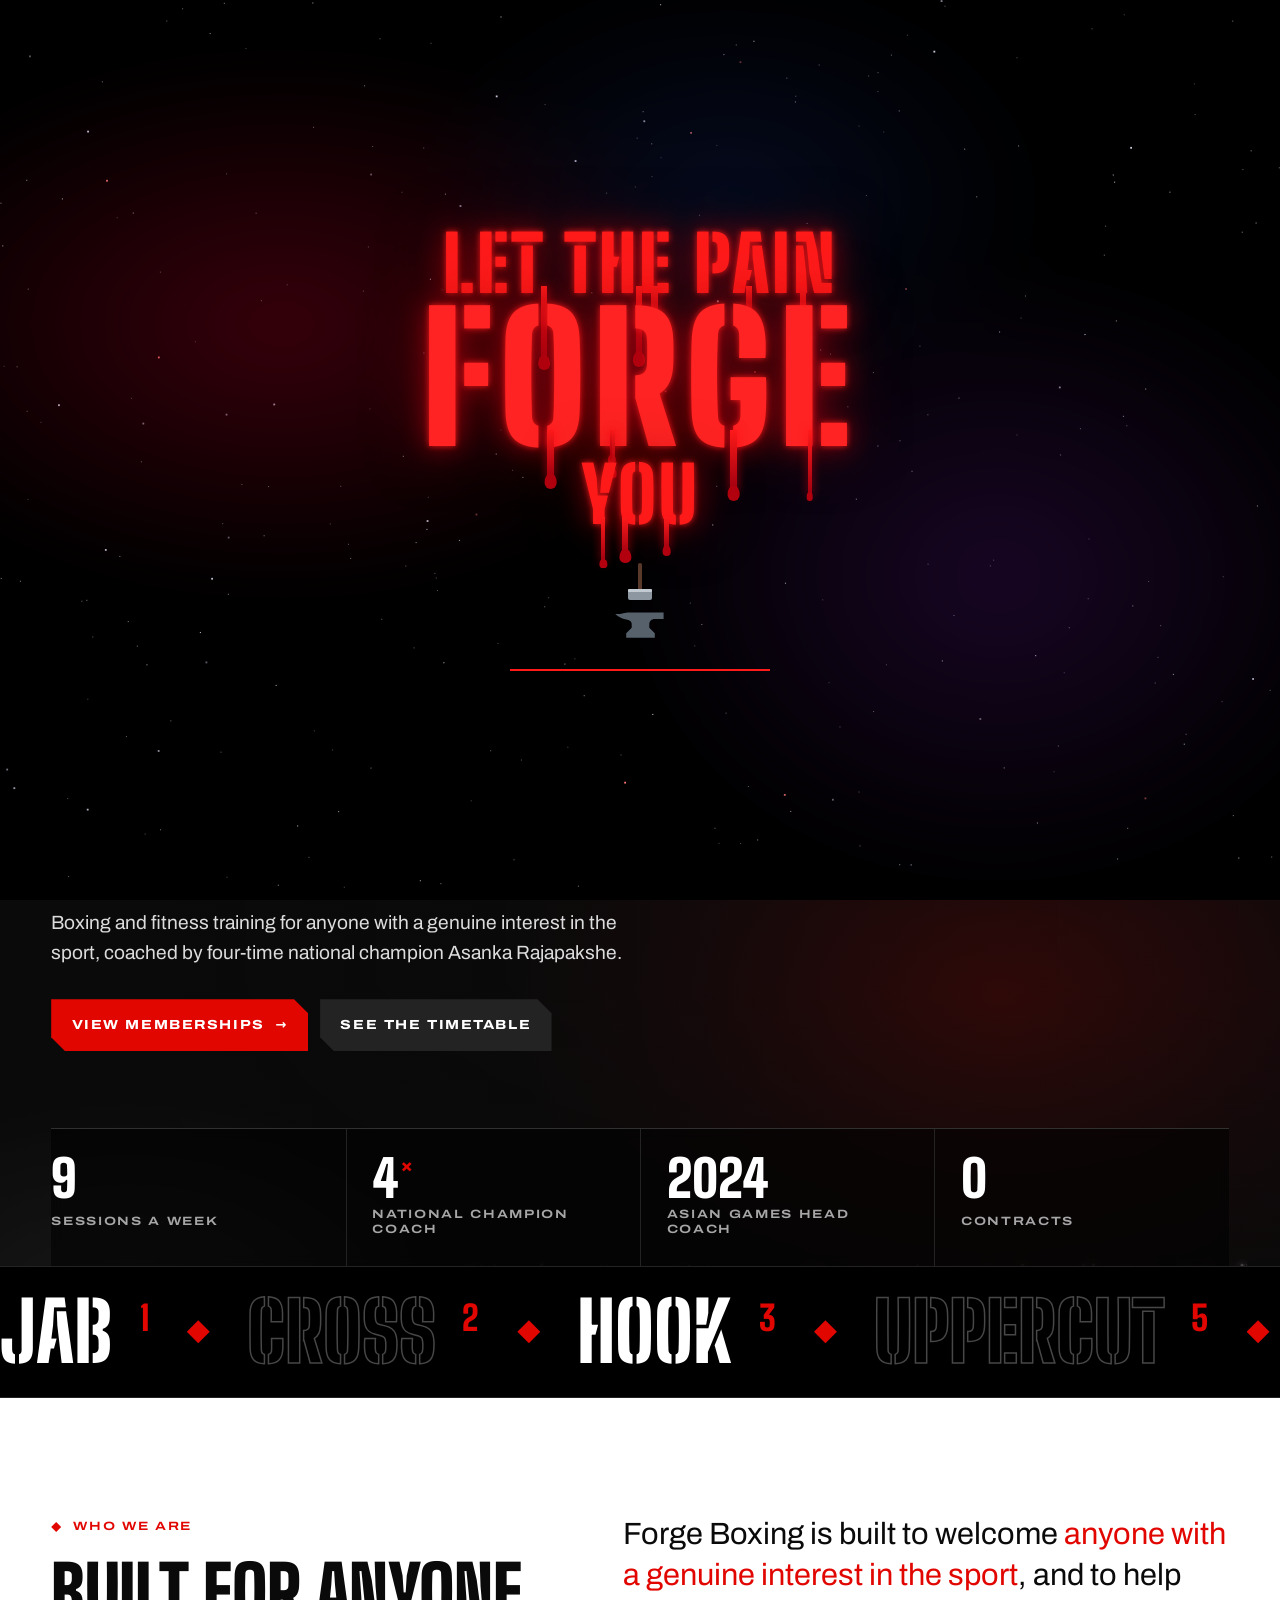
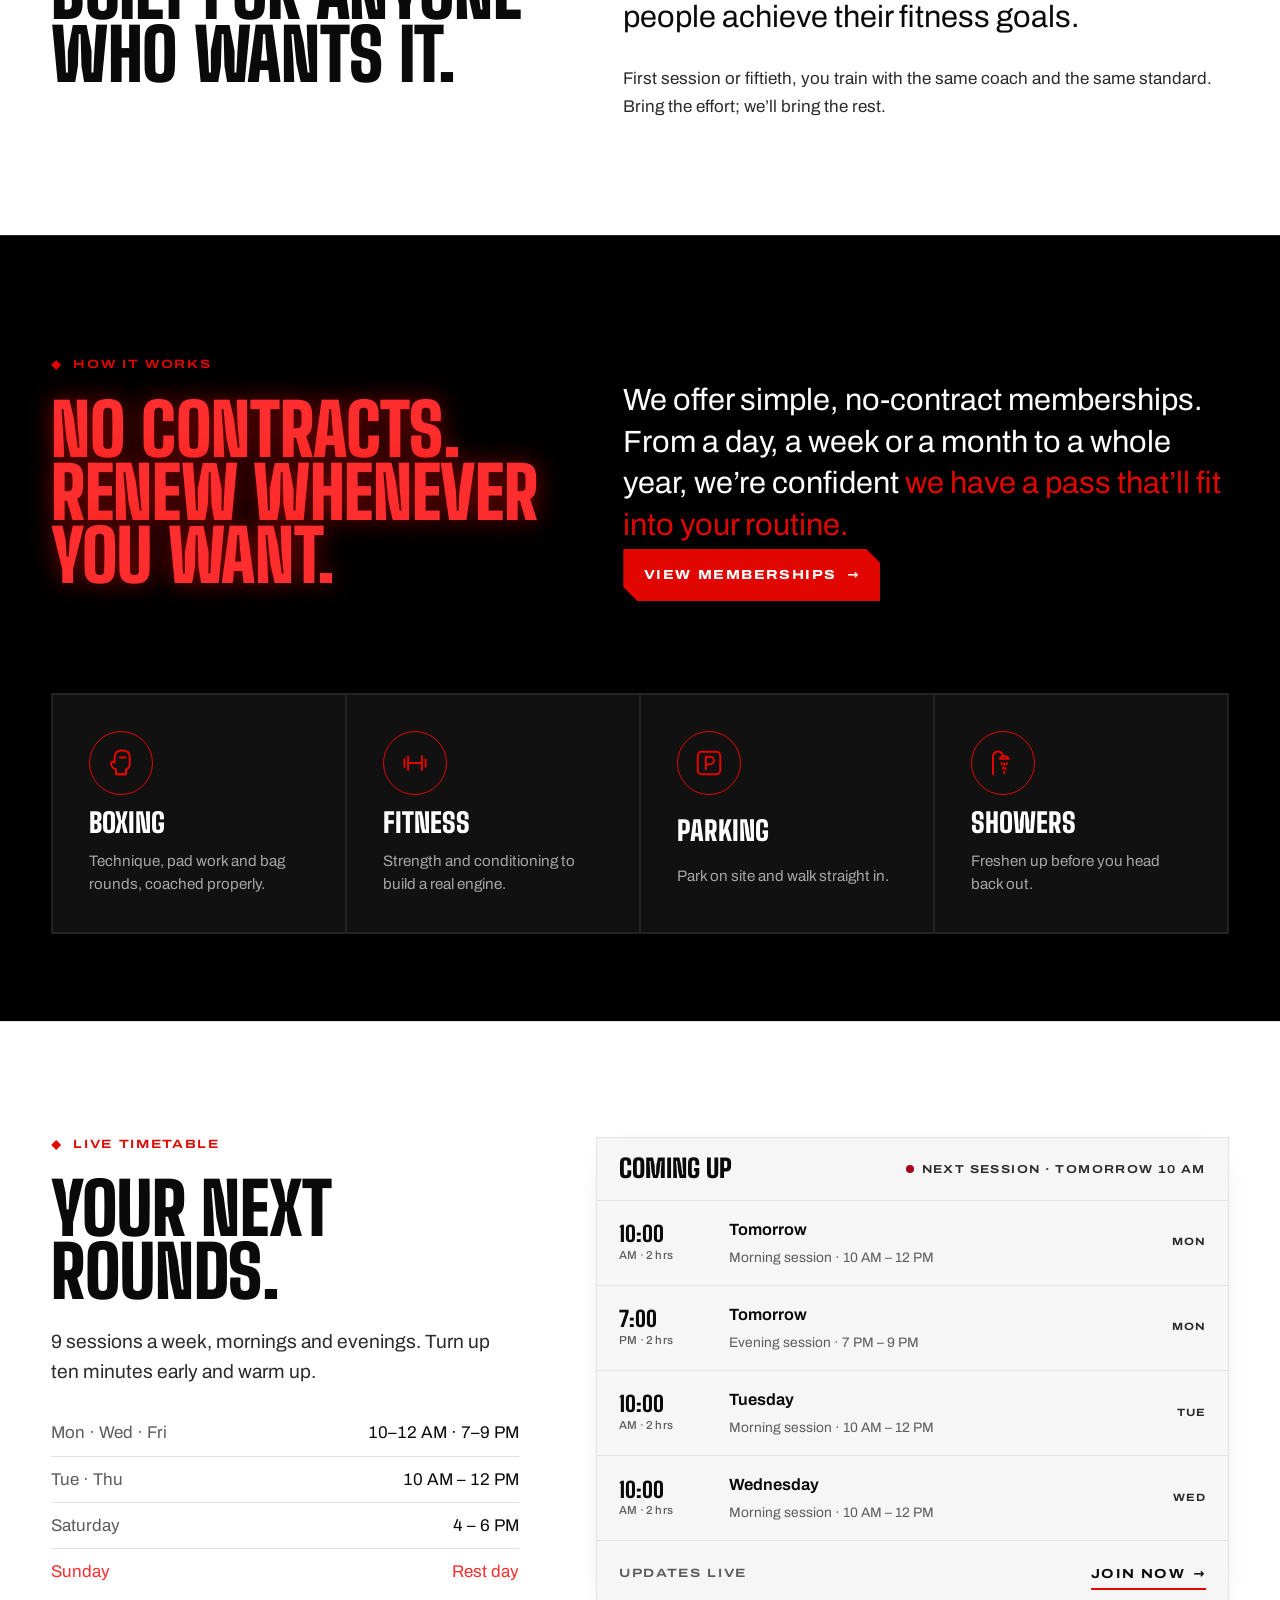
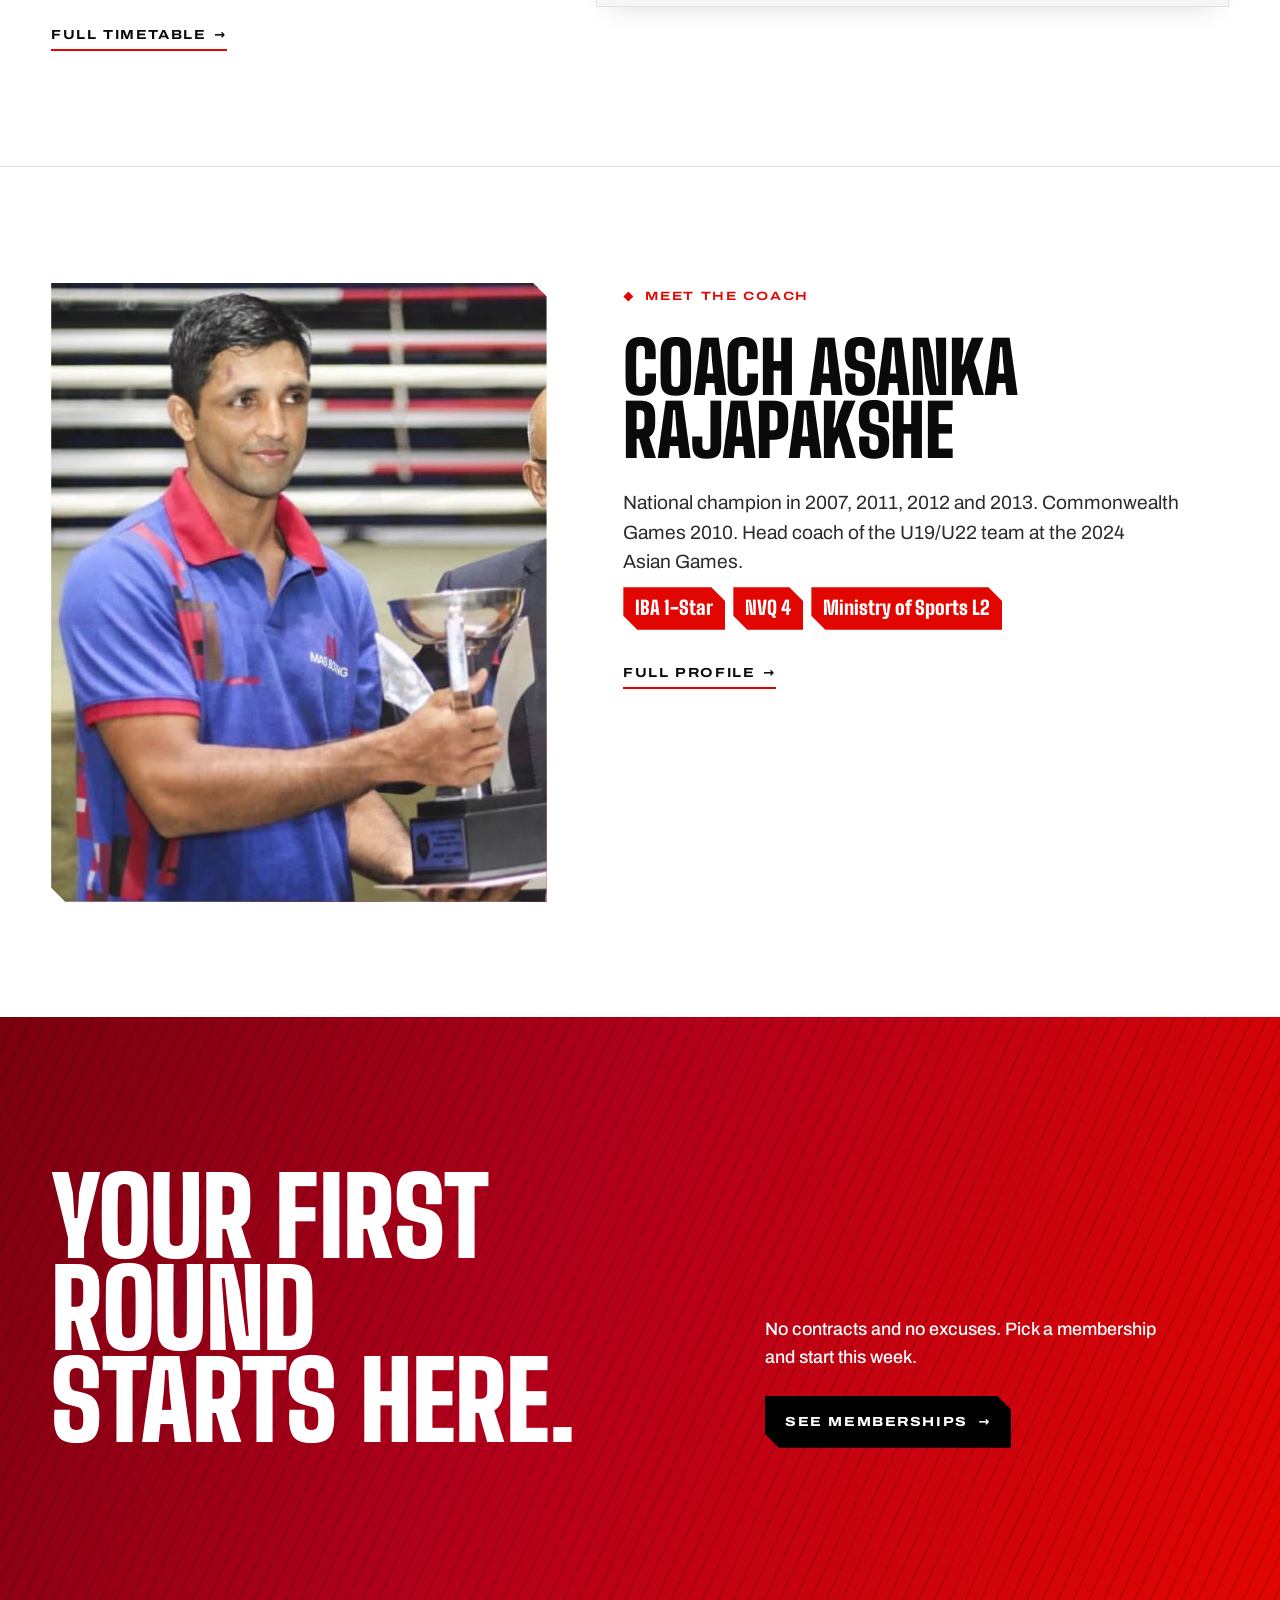
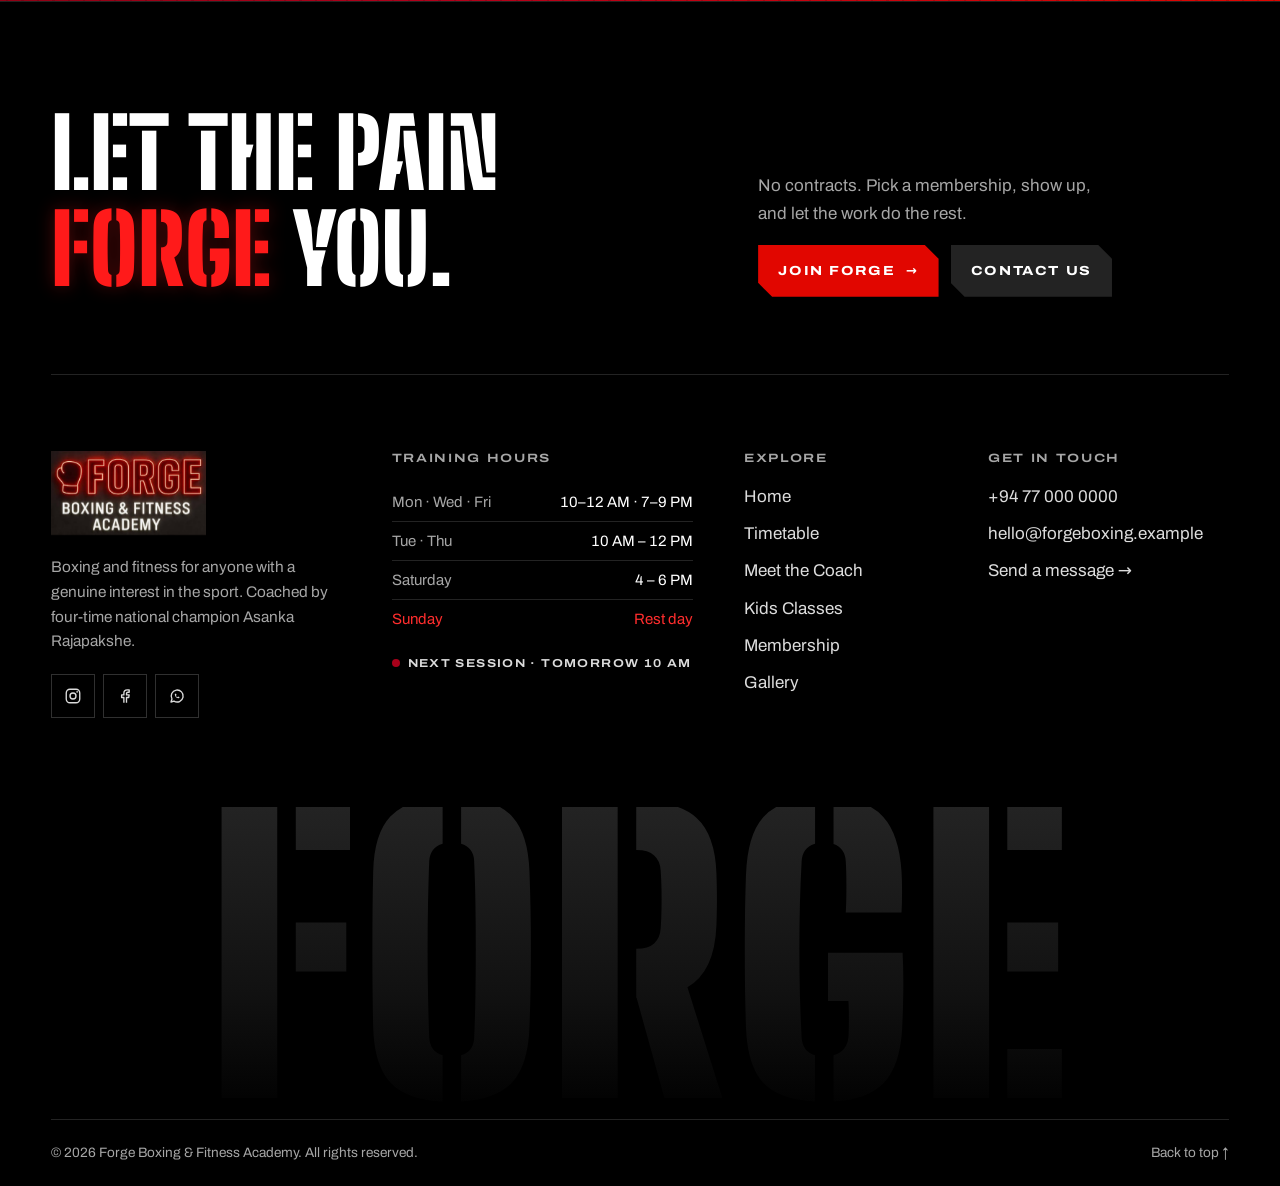
==== commit b50dd0d6: "Add five photos to the coach gallery Co-Authored-By: Claude Opus 5.5 <noreply@anthropic.com> Claude-" ====
--- a/index.html
+++ b/index.html
@@ -22,7 +22,7 @@
 <link rel="manifest" href="site.webmanifest">
 <link rel="preload" href="assets/fonts/big-shoulders-stencil.woff2" as="font" type="font/woff2" crossorigin>
 <link rel="preload" href="assets/fonts/big-shoulders.woff2" as="font" type="font/woff2" crossorigin>
-<link rel="stylesheet" href="assets/css/styles.css?v=1790400730">
+<link rel="stylesheet" href="assets/css/styles.css?v=1790402520">
 <script type="application/ld+json">
 {
   "@context": "https://schema.org",
--- a/assets/css/styles.css
+++ b/assets/css/styles.css
@@ -2385,3 +2385,8 @@
 .bg-raised .plan-flag, .bg-raised .tag-hot { background: #e10600; color: #fff; }
 .bg-raised .portrait-name { color: #fff; }
 .bg-raised .copy-btn { color: #444; border-color: #ccc; }
+
+/* Coach gallery: keep faces in frame */
+.gallery figure:nth-child(1) img { object-position: center 30%; }
+.gallery figure:nth-child(2) img { object-position: center 12%; }
+.gallery figure:nth-child(5) img { object-position: center 45%; }
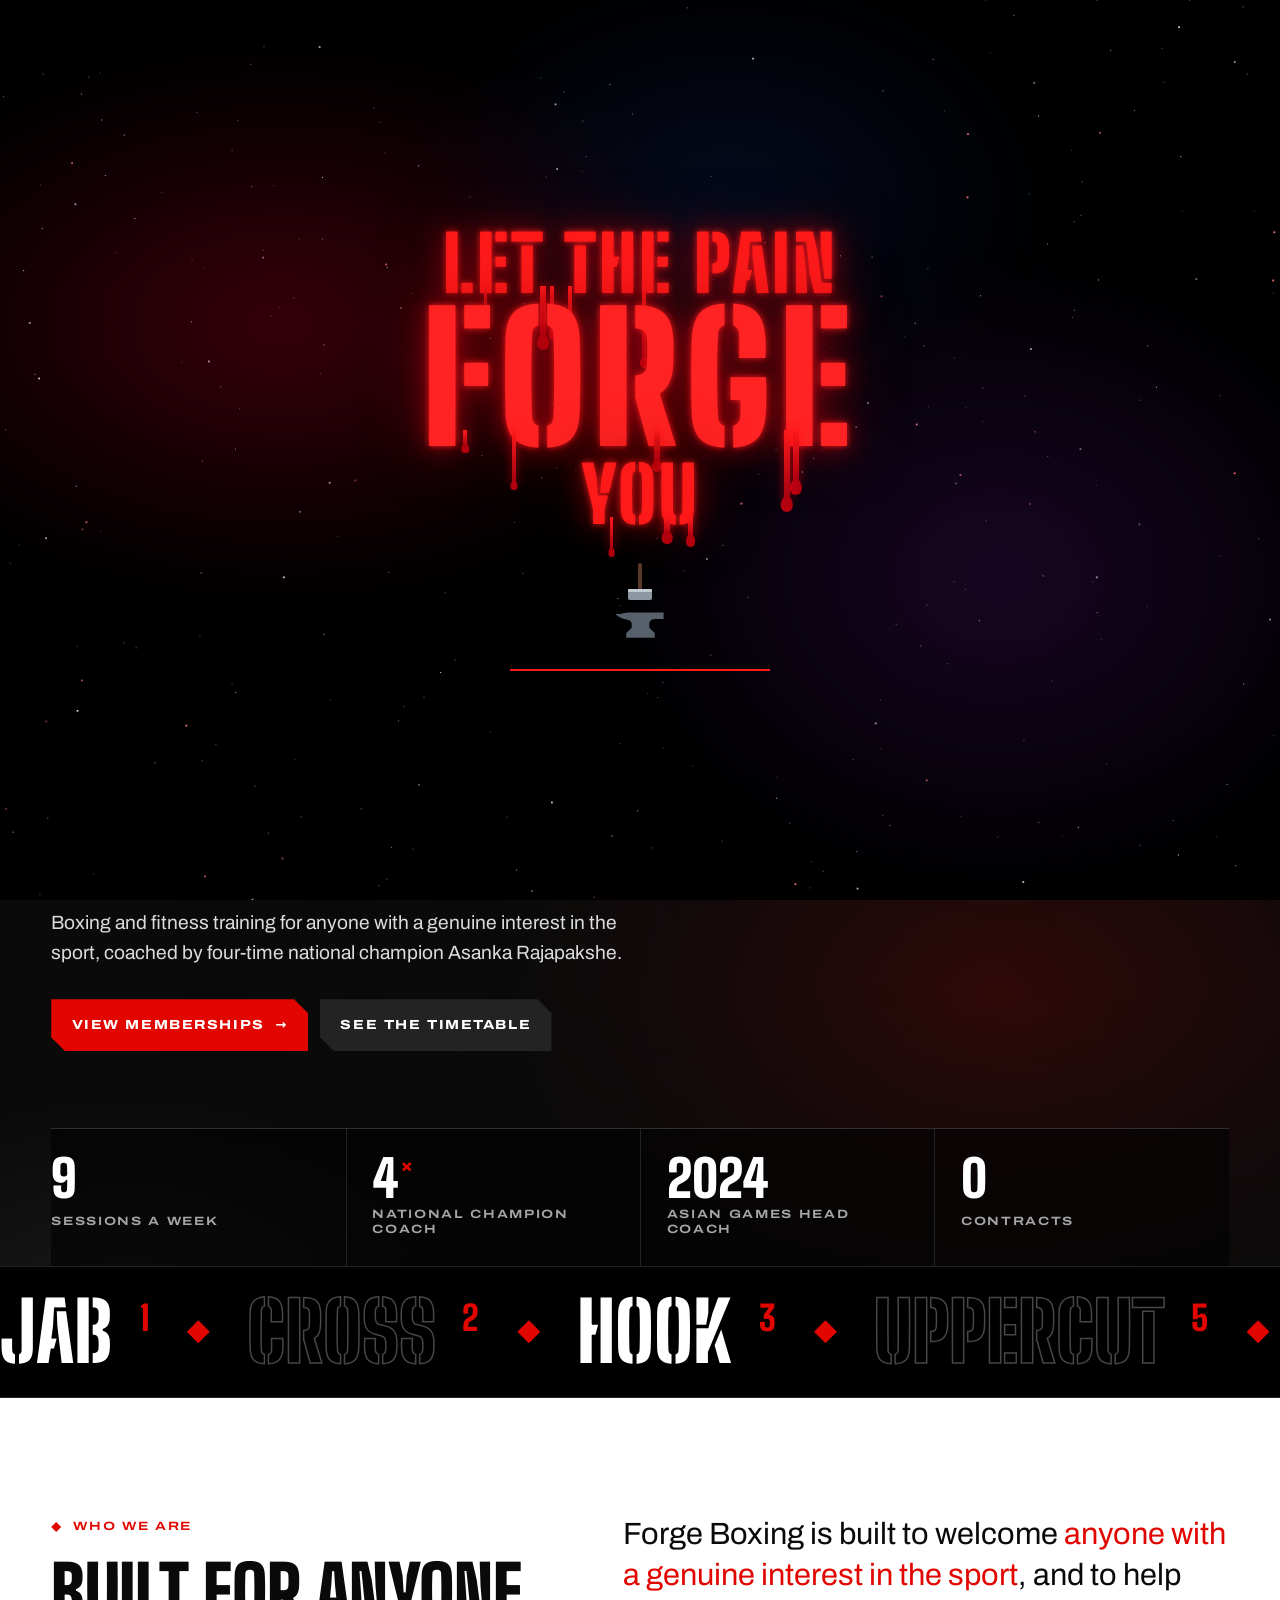
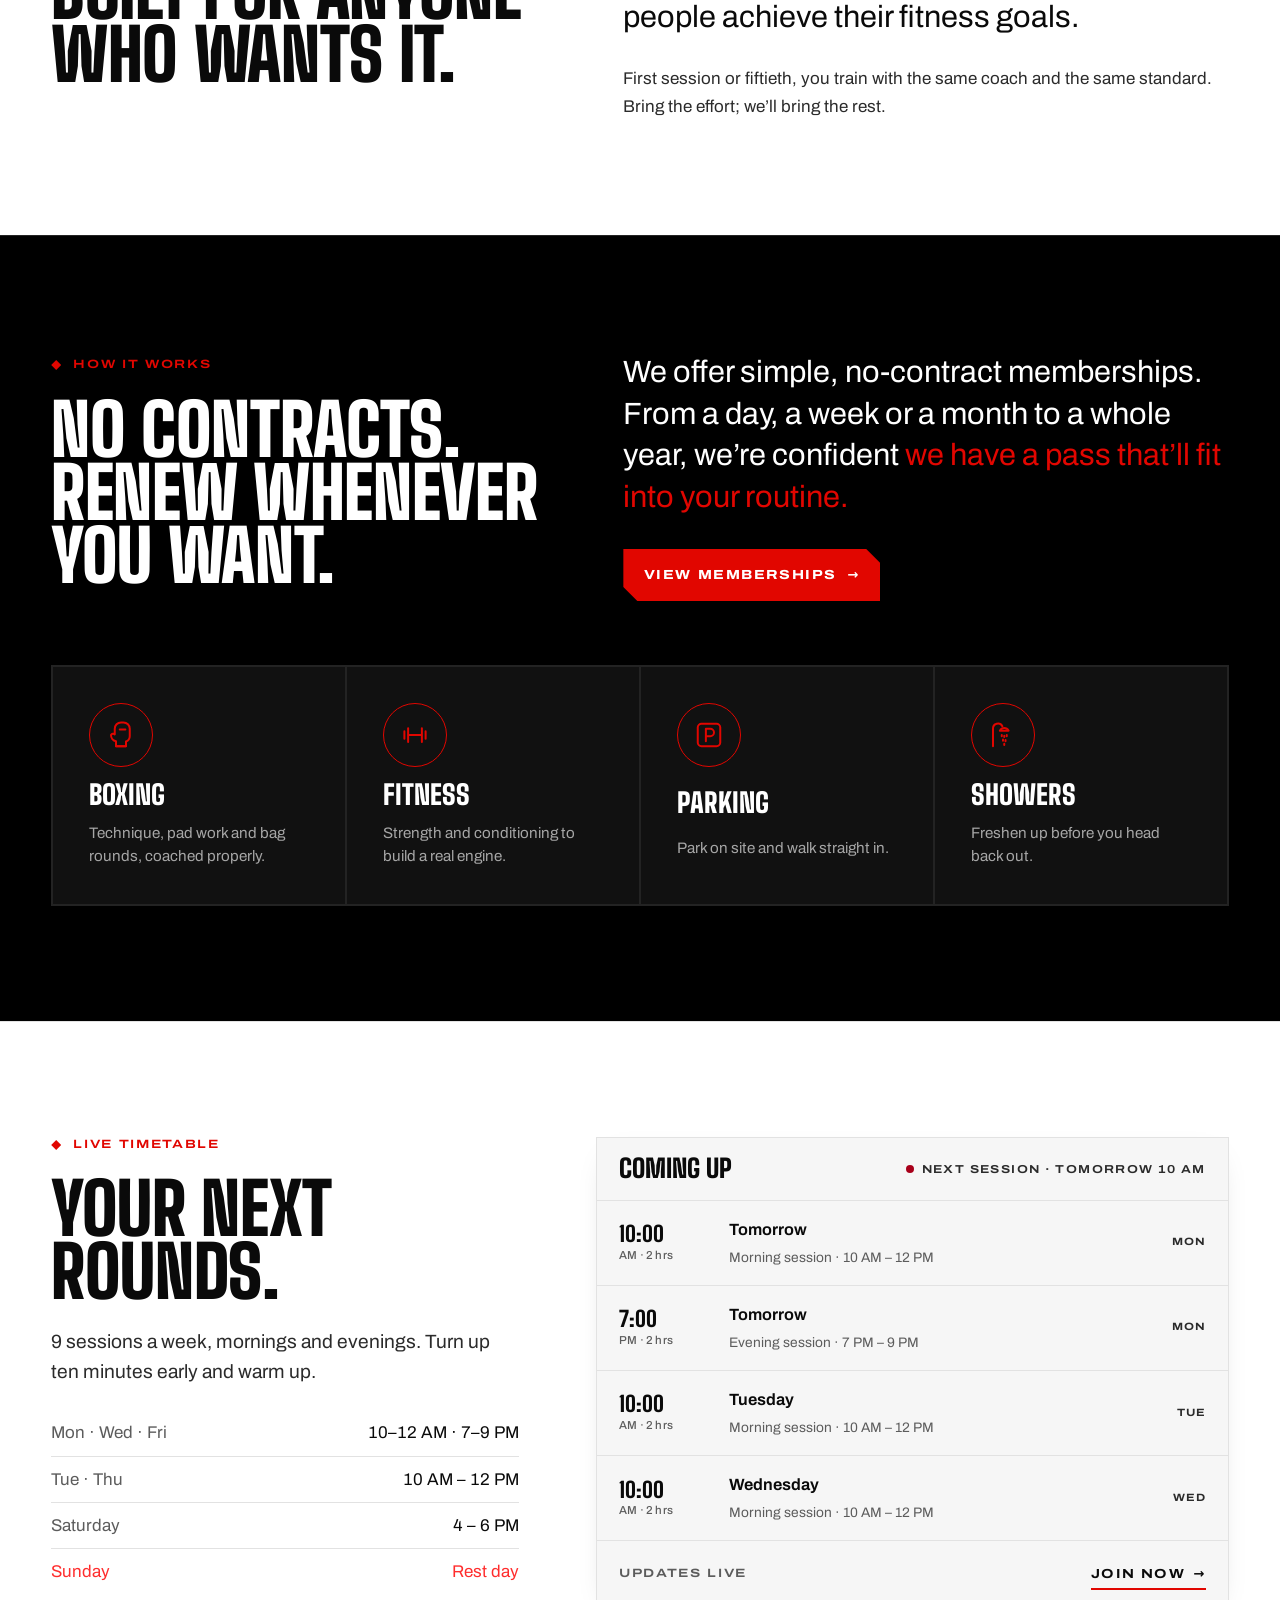
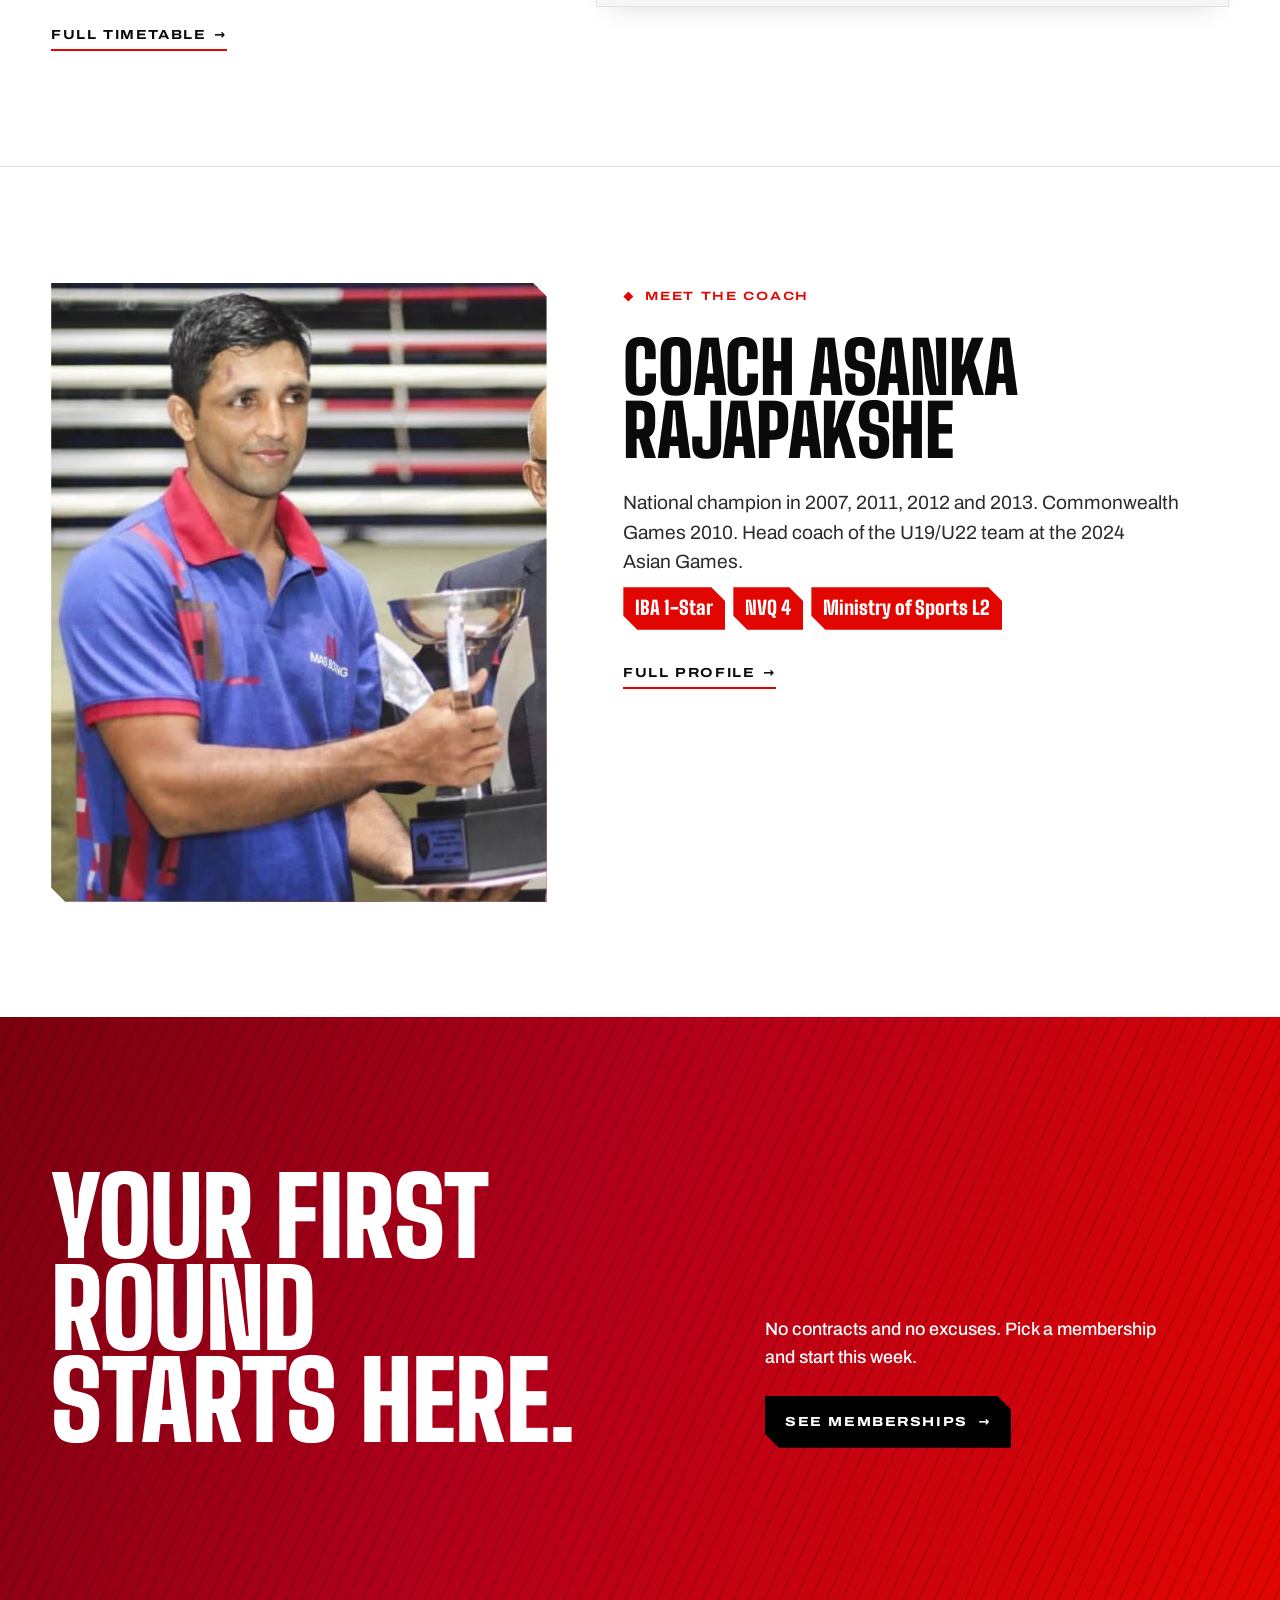
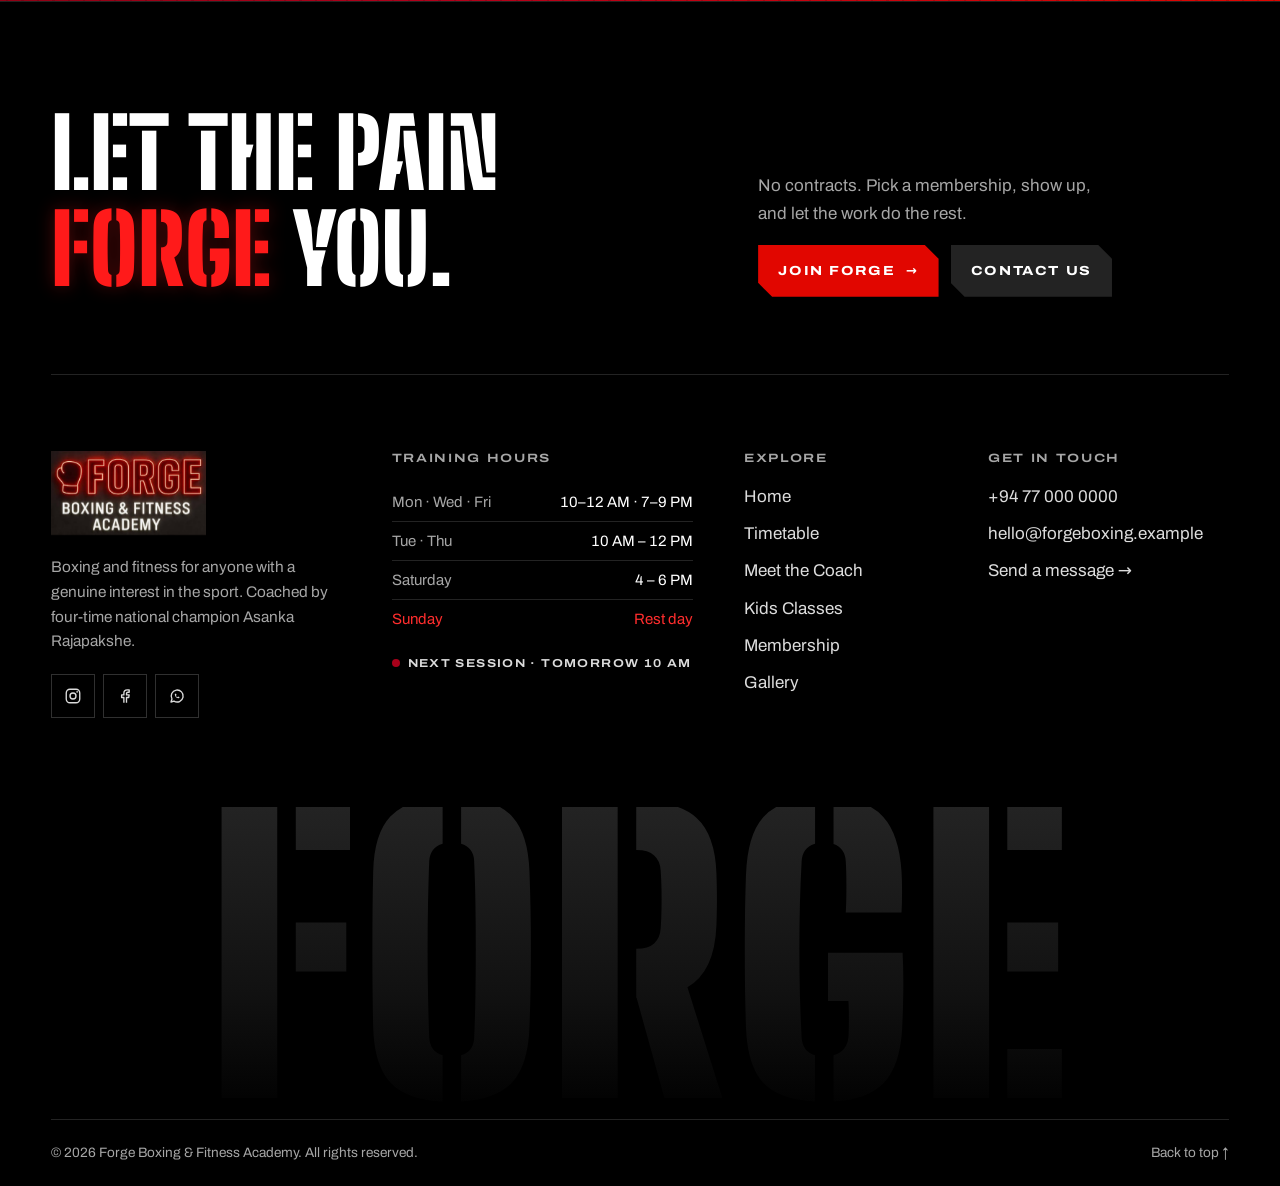
==== commit cdae0467: "Remove first photo from coach gallery Co-Authored-By: Claude Opus 5.5 <noreply@anthropic.com> Claude" ====
--- a/index.html
+++ b/index.html
@@ -22,7 +22,7 @@
 <link rel="manifest" href="site.webmanifest">
 <link rel="preload" href="assets/fonts/big-shoulders-stencil.woff2" as="font" type="font/woff2" crossorigin>
 <link rel="preload" href="assets/fonts/big-shoulders.woff2" as="font" type="font/woff2" crossorigin>
-<link rel="stylesheet" href="assets/css/styles.css?v=1790402520">
+<link rel="stylesheet" href="assets/css/styles.css?v=1790402656">
 <script type="application/ld+json">
 {
   "@context": "https://schema.org",
--- a/assets/css/styles.css
+++ b/assets/css/styles.css
@@ -2387,6 +2387,5 @@
 .bg-raised .copy-btn { color: #444; border-color: #ccc; }
 
 /* Coach gallery: keep faces in frame */
-.gallery figure:nth-child(1) img { object-position: center 30%; }
-.gallery figure:nth-child(2) img { object-position: center 12%; }
-.gallery figure:nth-child(5) img { object-position: center 45%; }
+.gallery img[src$="gallery-2.jpg"] { object-position: center 12%; }
+.gallery img[src$="gallery-5.jpg"] { object-position: center 45%; }
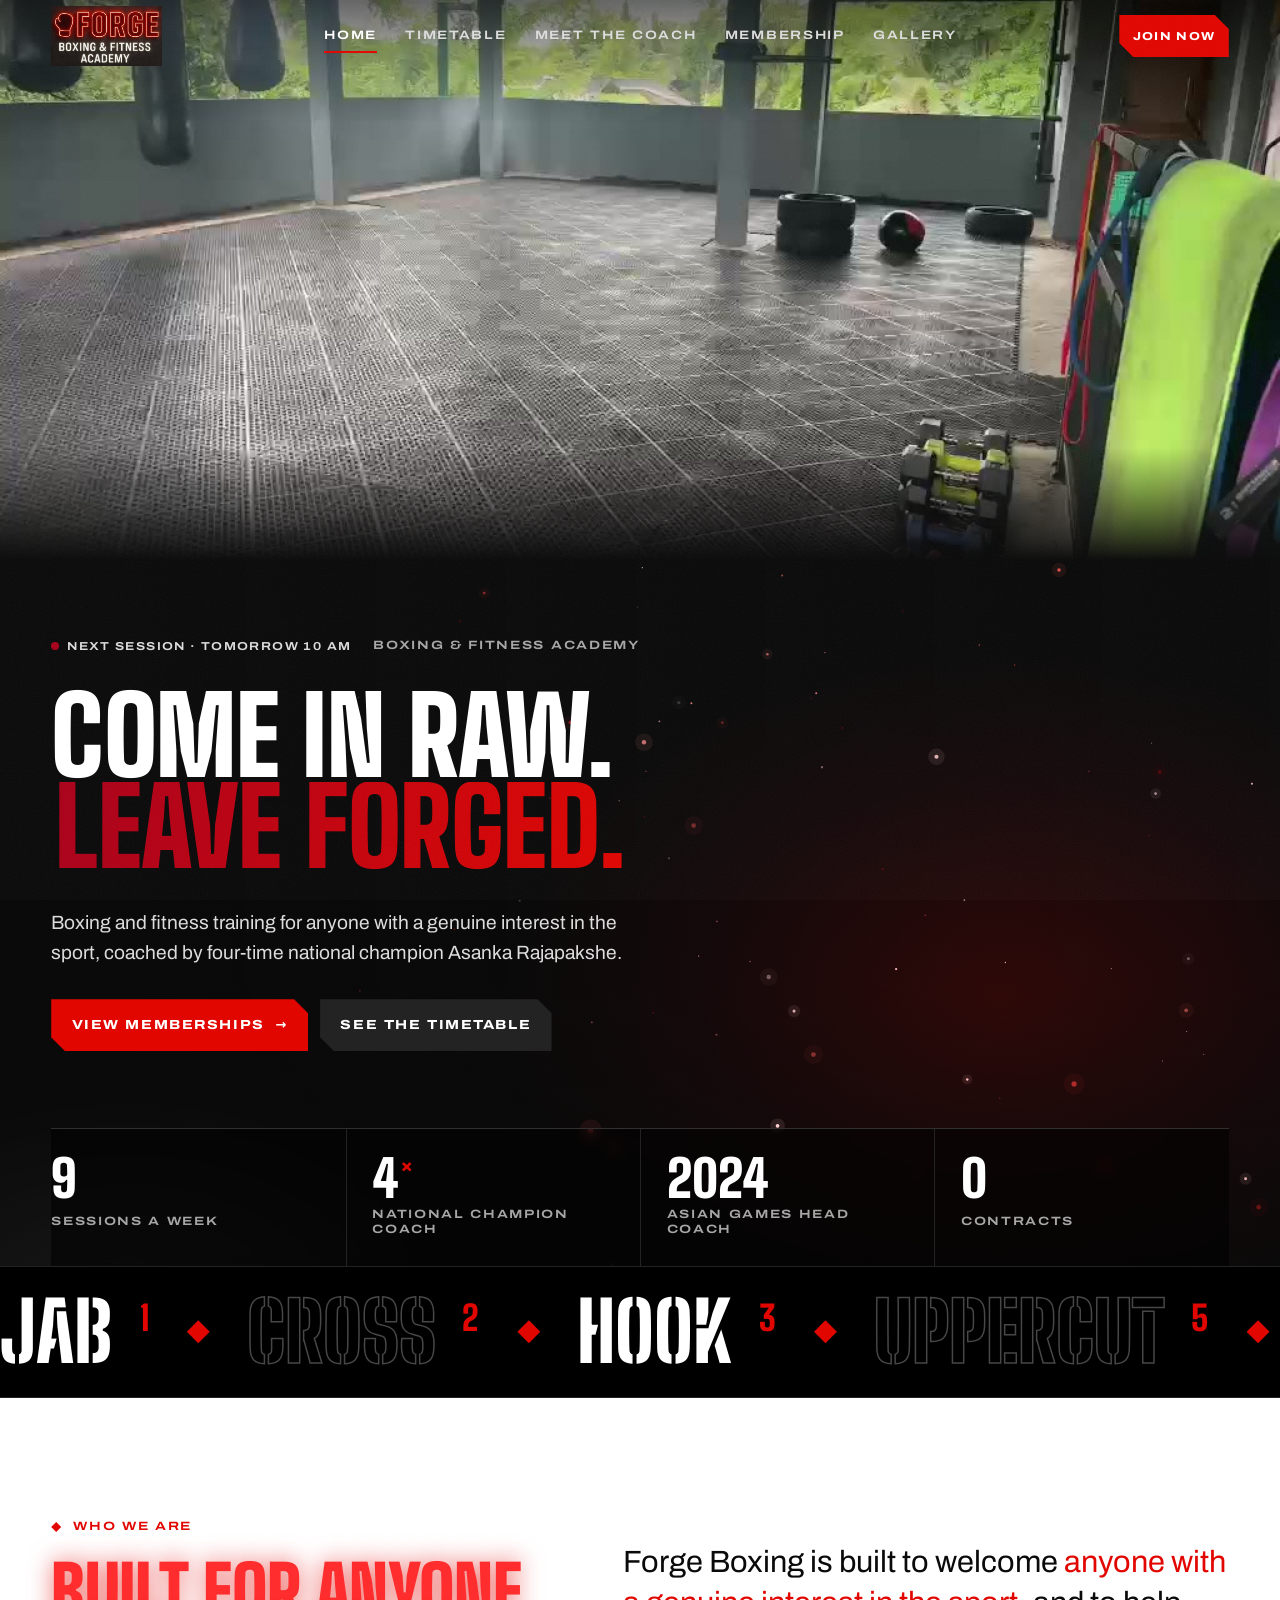
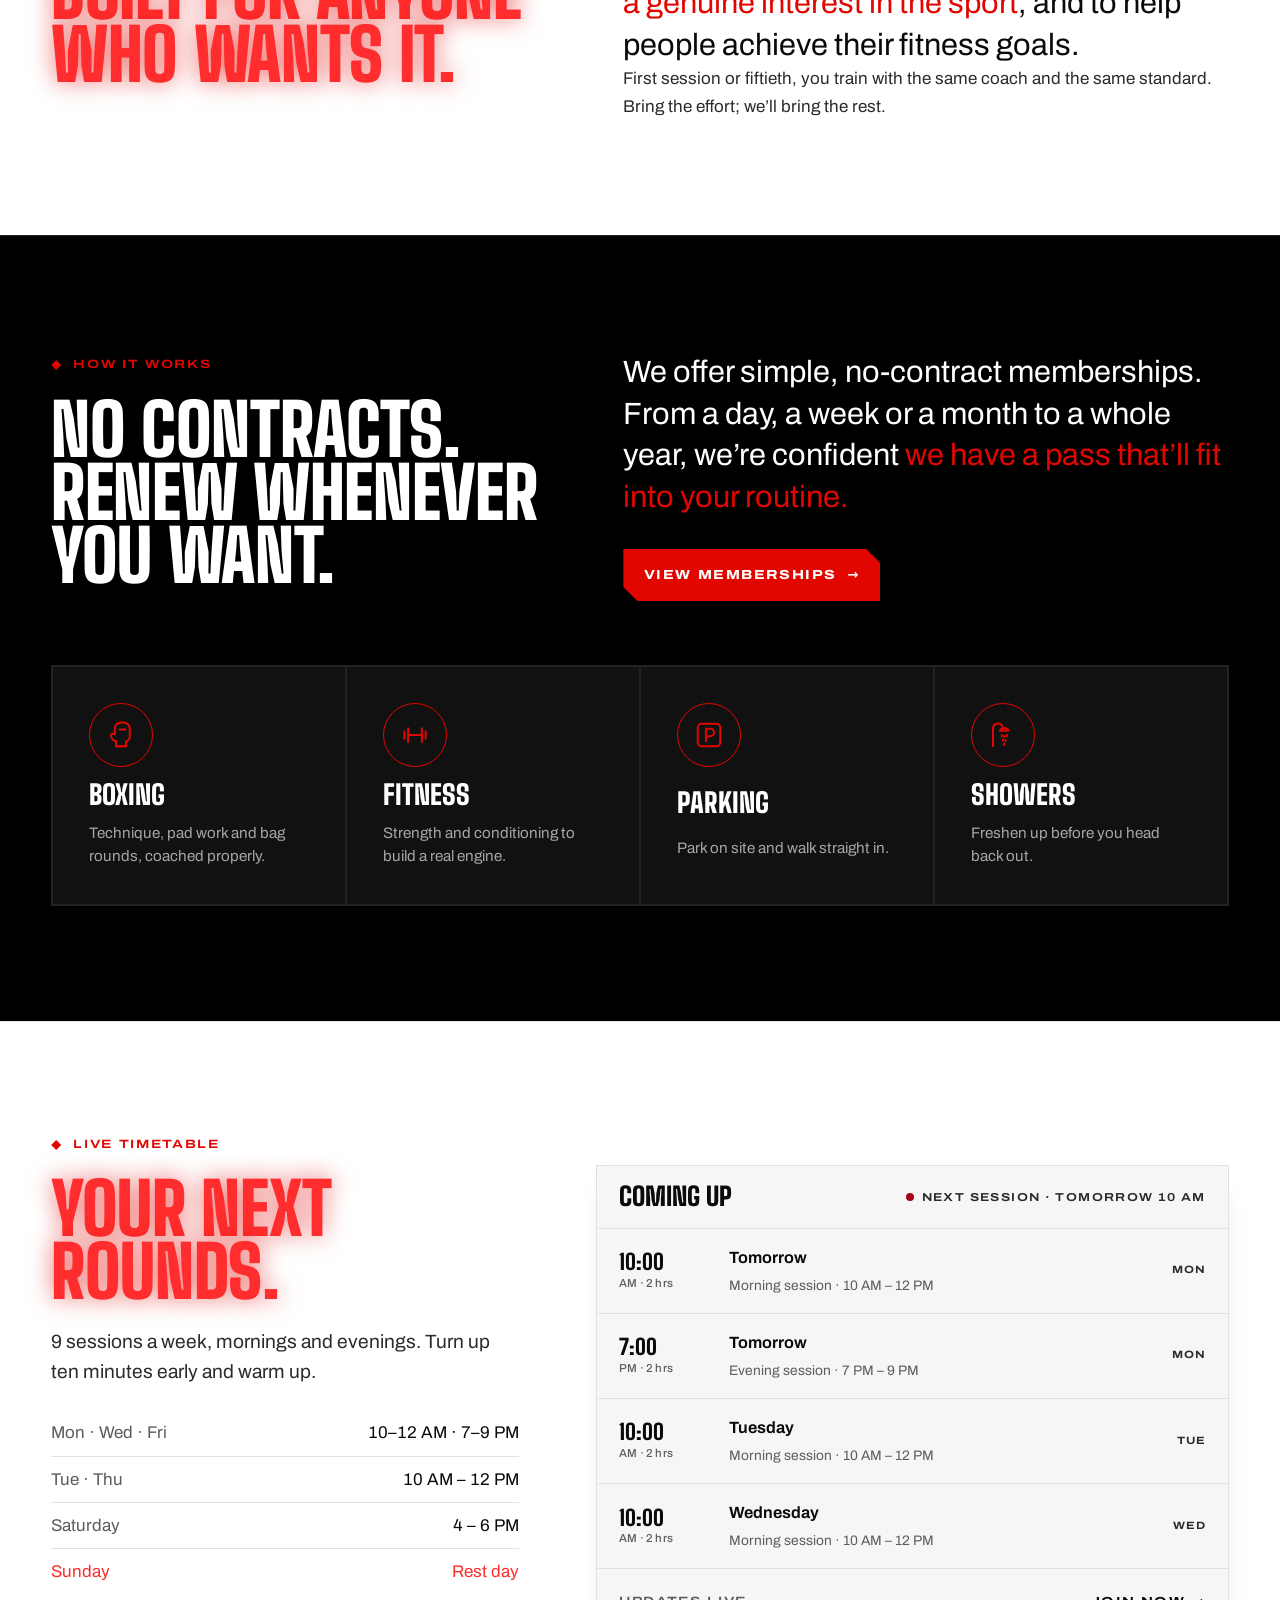
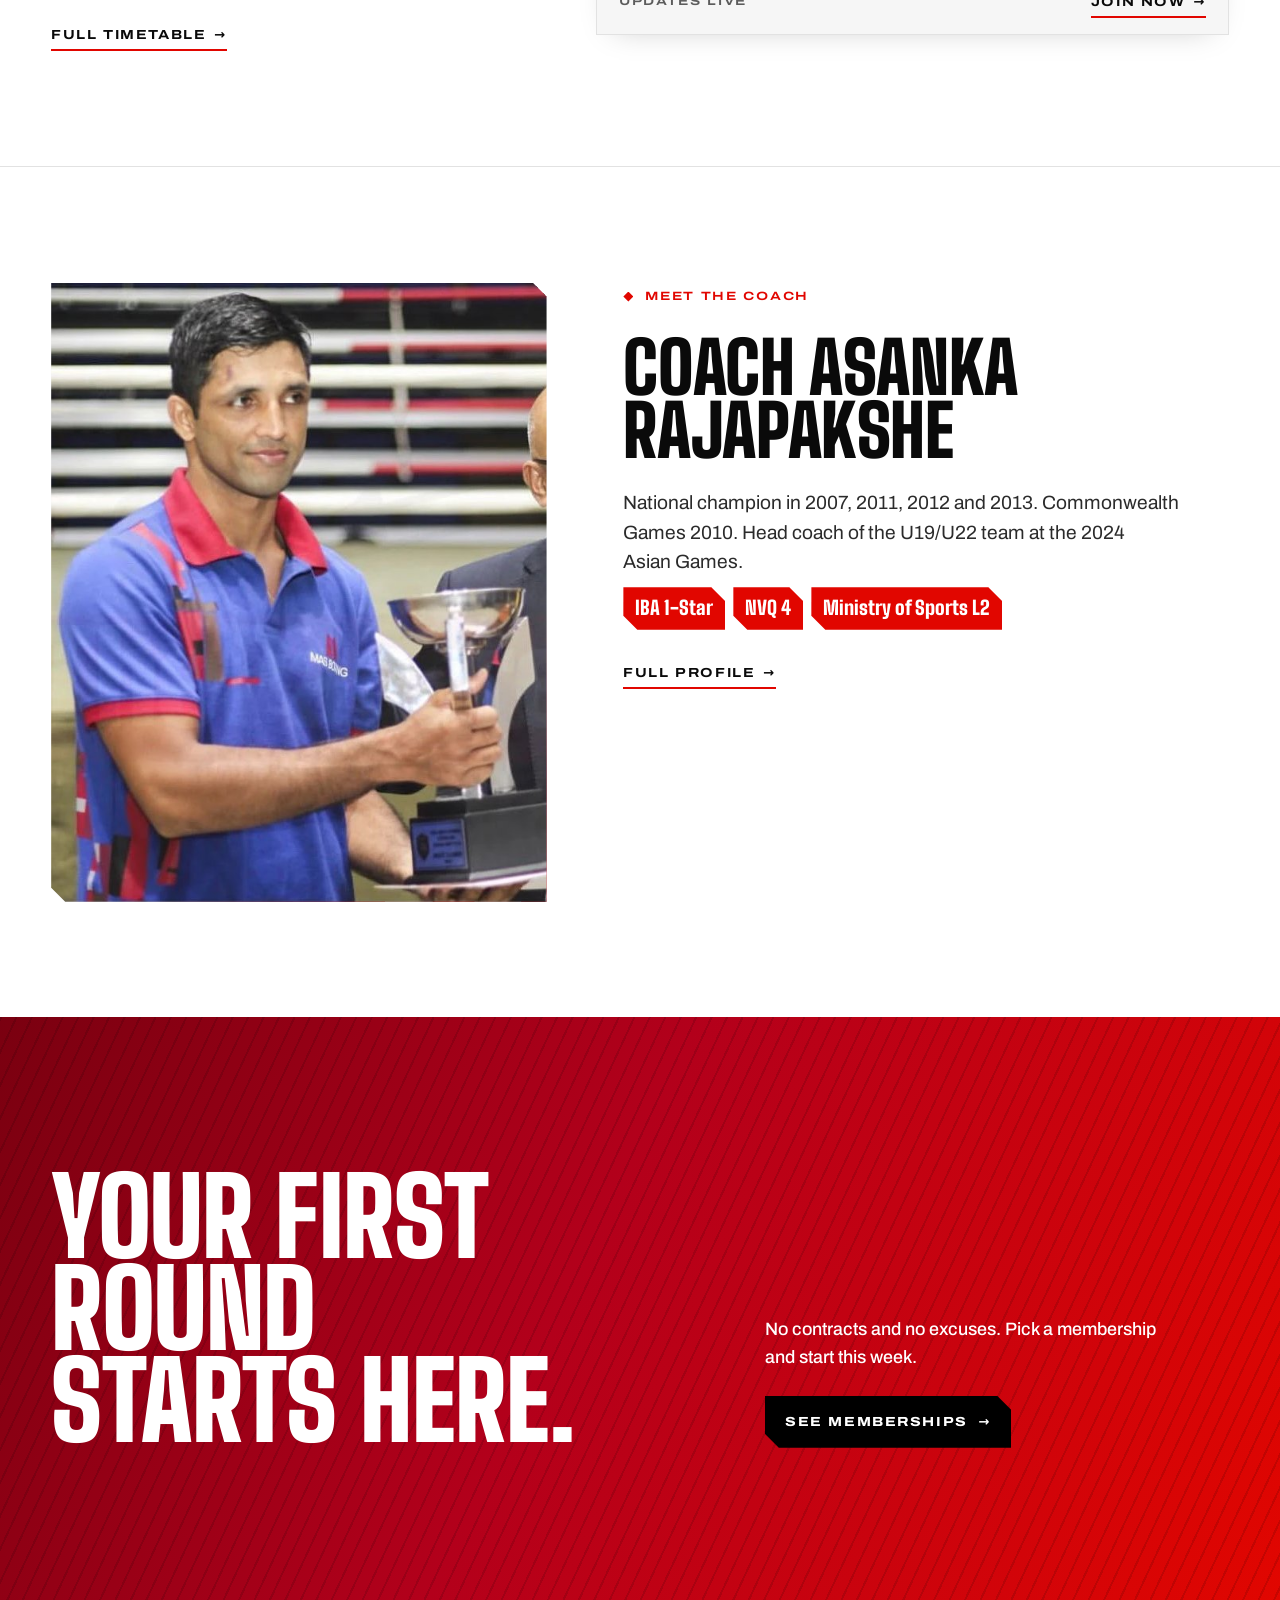
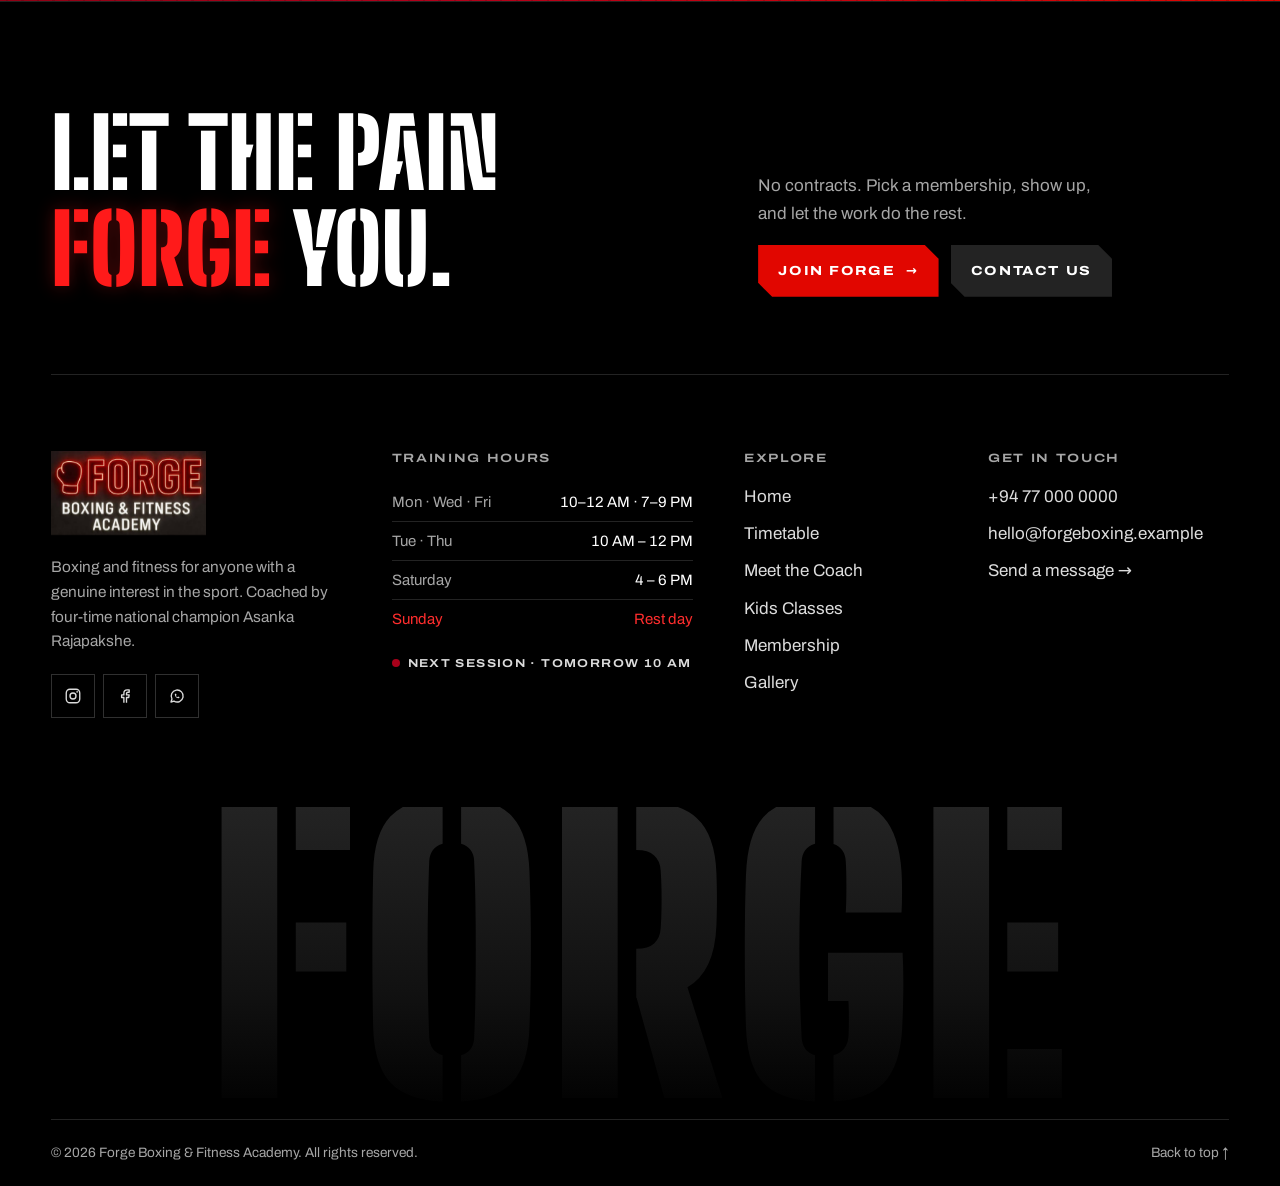
==== commit 3f218c4b: "Add three photos and two videos to the gallery Co-Authored-By: Claude Opus 5.5 <noreply@anthropic.co" ====
--- a/index.html
+++ b/index.html
@@ -22,7 +22,7 @@
 <link rel="manifest" href="site.webmanifest">
 <link rel="preload" href="assets/fonts/big-shoulders-stencil.woff2" as="font" type="font/woff2" crossorigin>
 <link rel="preload" href="assets/fonts/big-shoulders.woff2" as="font" type="font/woff2" crossorigin>
-<link rel="stylesheet" href="assets/css/styles.css?v=1790402656">
+<link rel="stylesheet" href="assets/css/styles.css?v=1790403833">
 <script type="application/ld+json">
 {
   "@context": "https://schema.org",
--- a/assets/css/styles.css
+++ b/assets/css/styles.css
@@ -2389,3 +2389,4 @@
 /* Coach gallery: keep faces in frame */
 .gallery img[src$="gallery-2.jpg"] { object-position: center 12%; }
 .gallery img[src$="gallery-5.jpg"] { object-position: center 45%; }
+.gslot img[src$="photo-1.jpg"] { object-position: center 30%; }
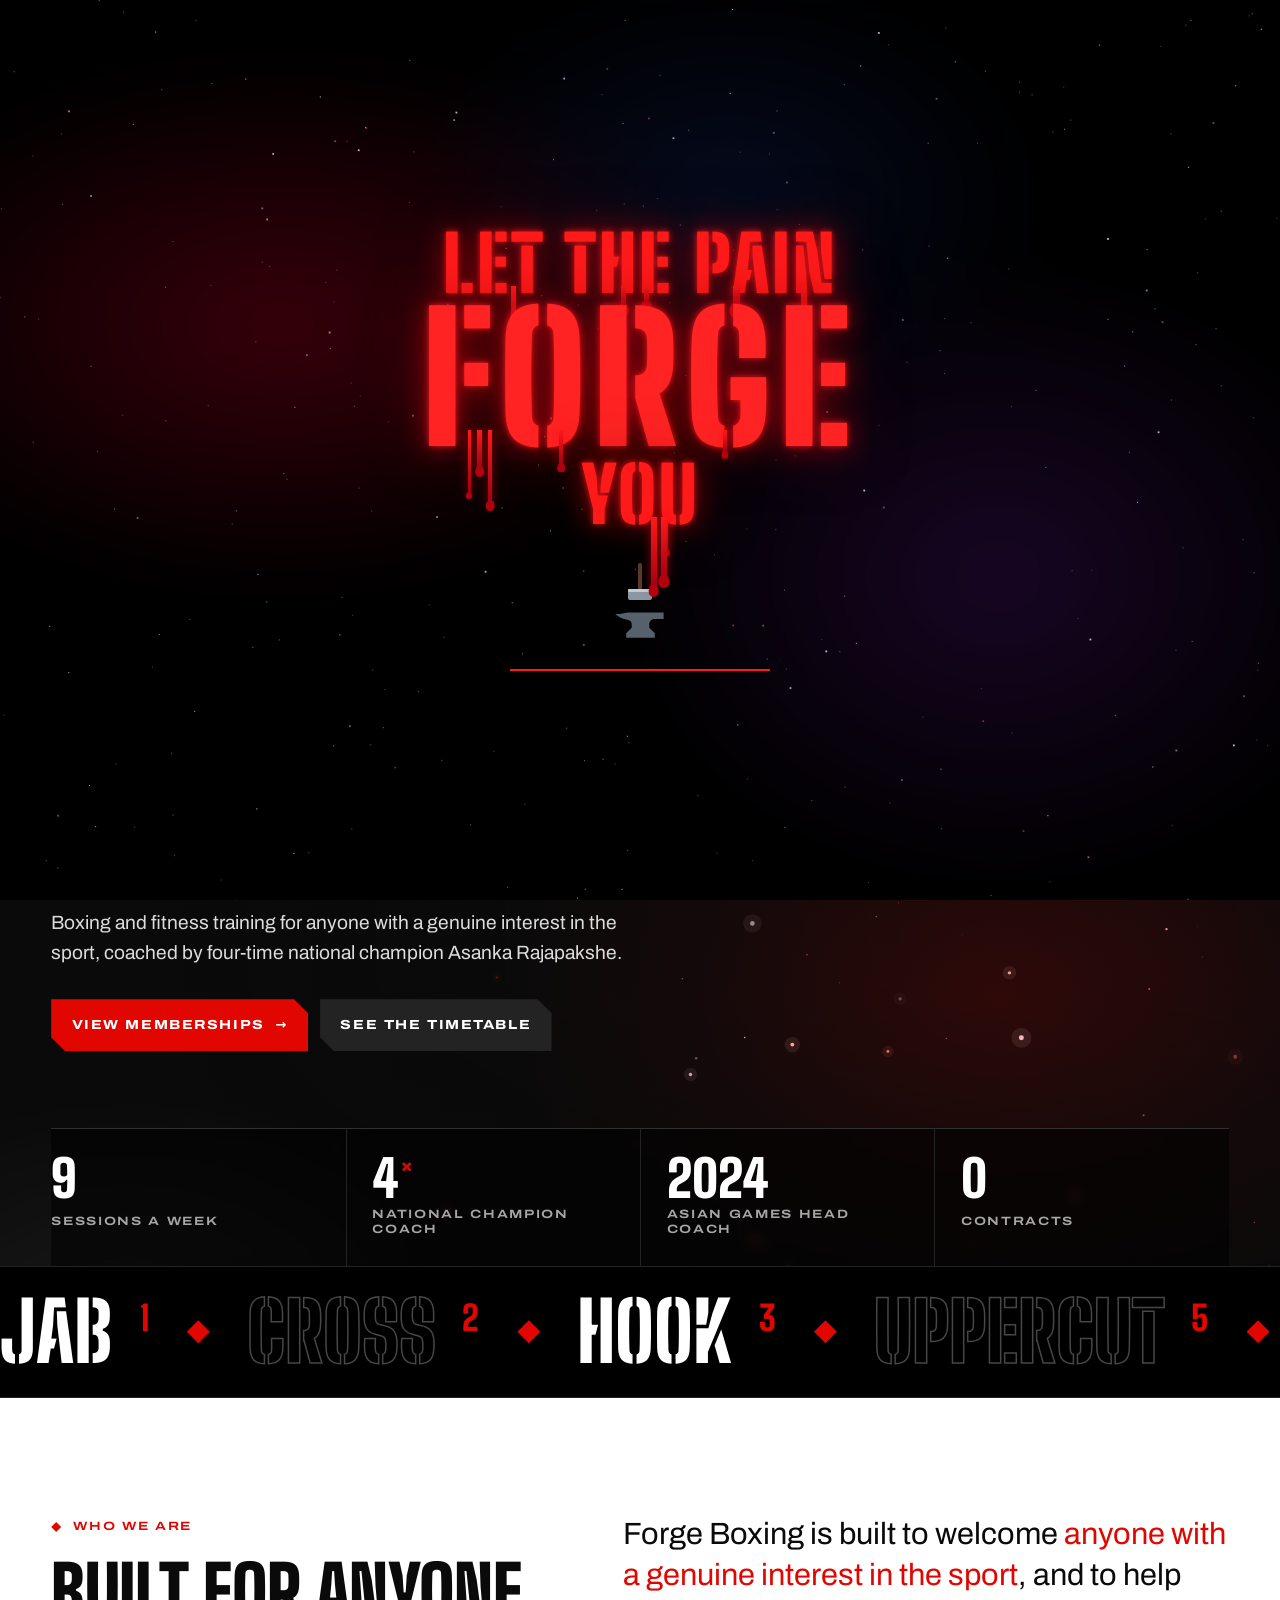
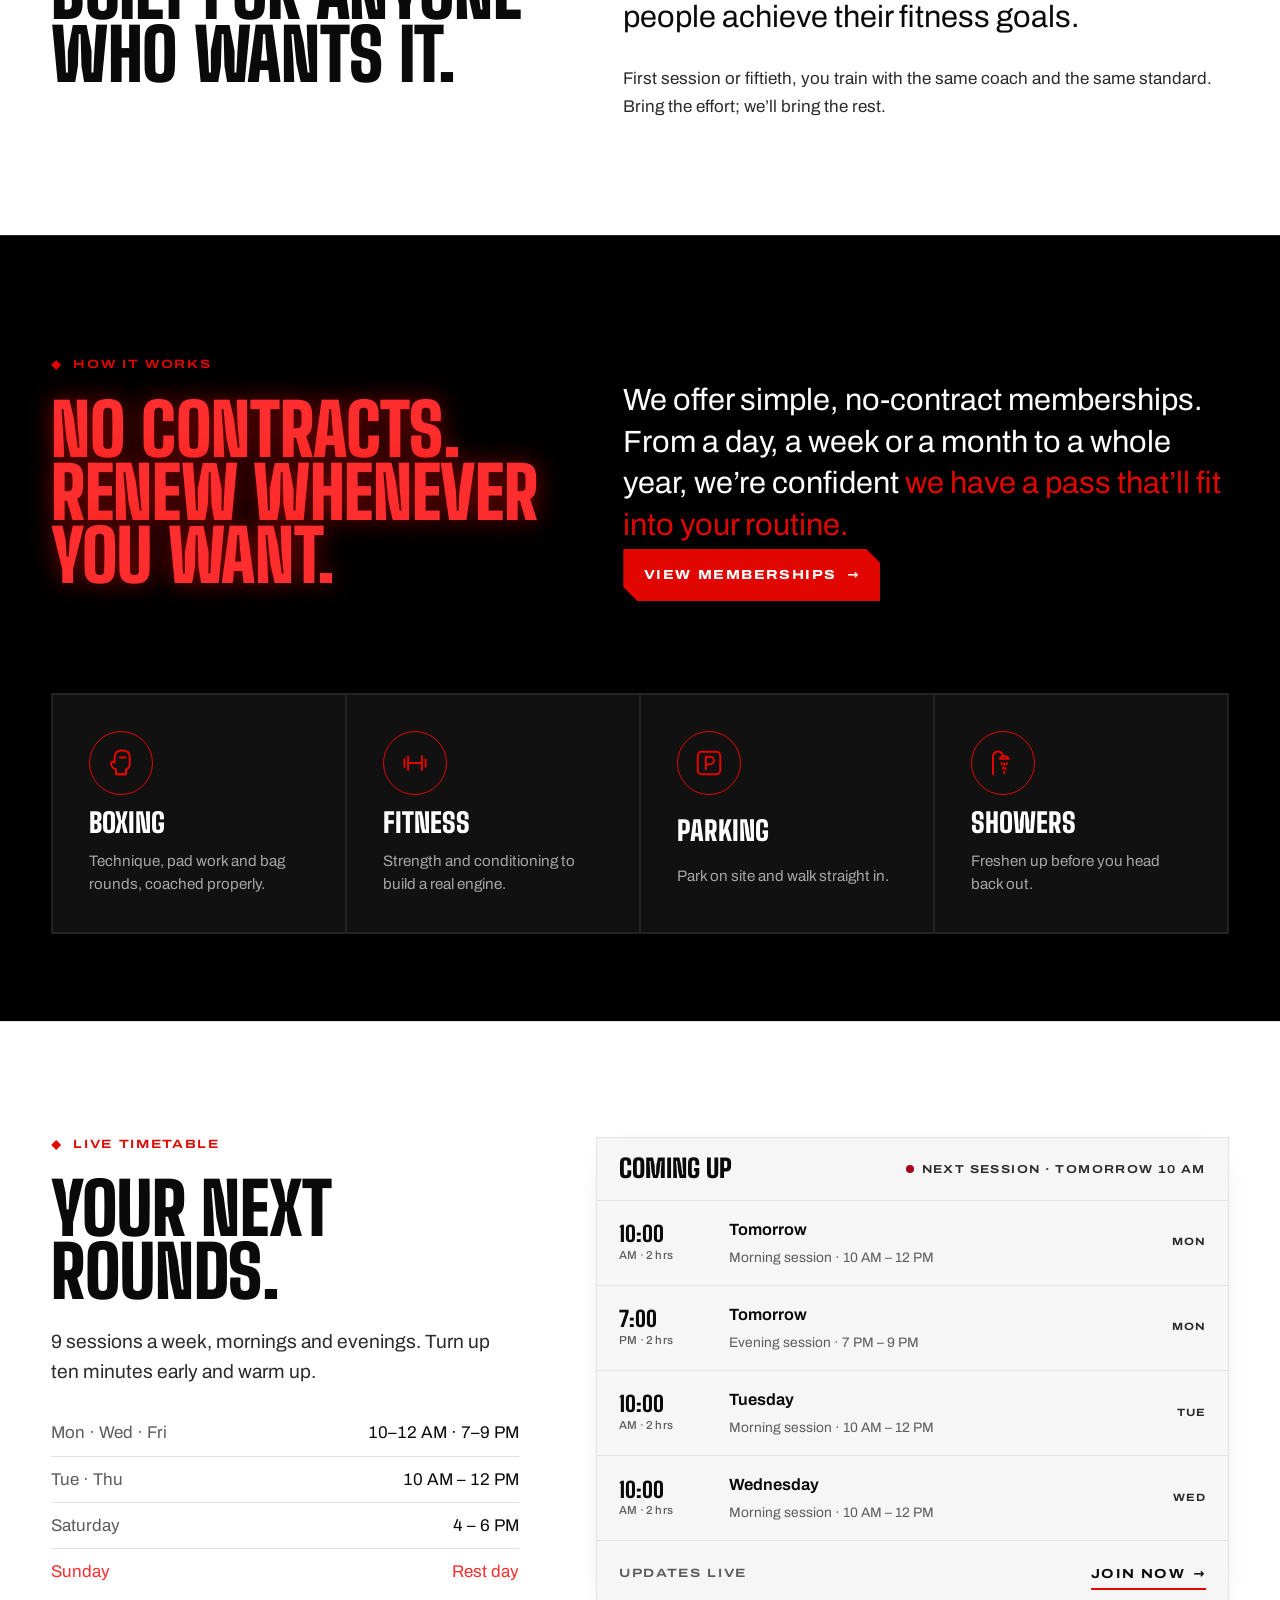
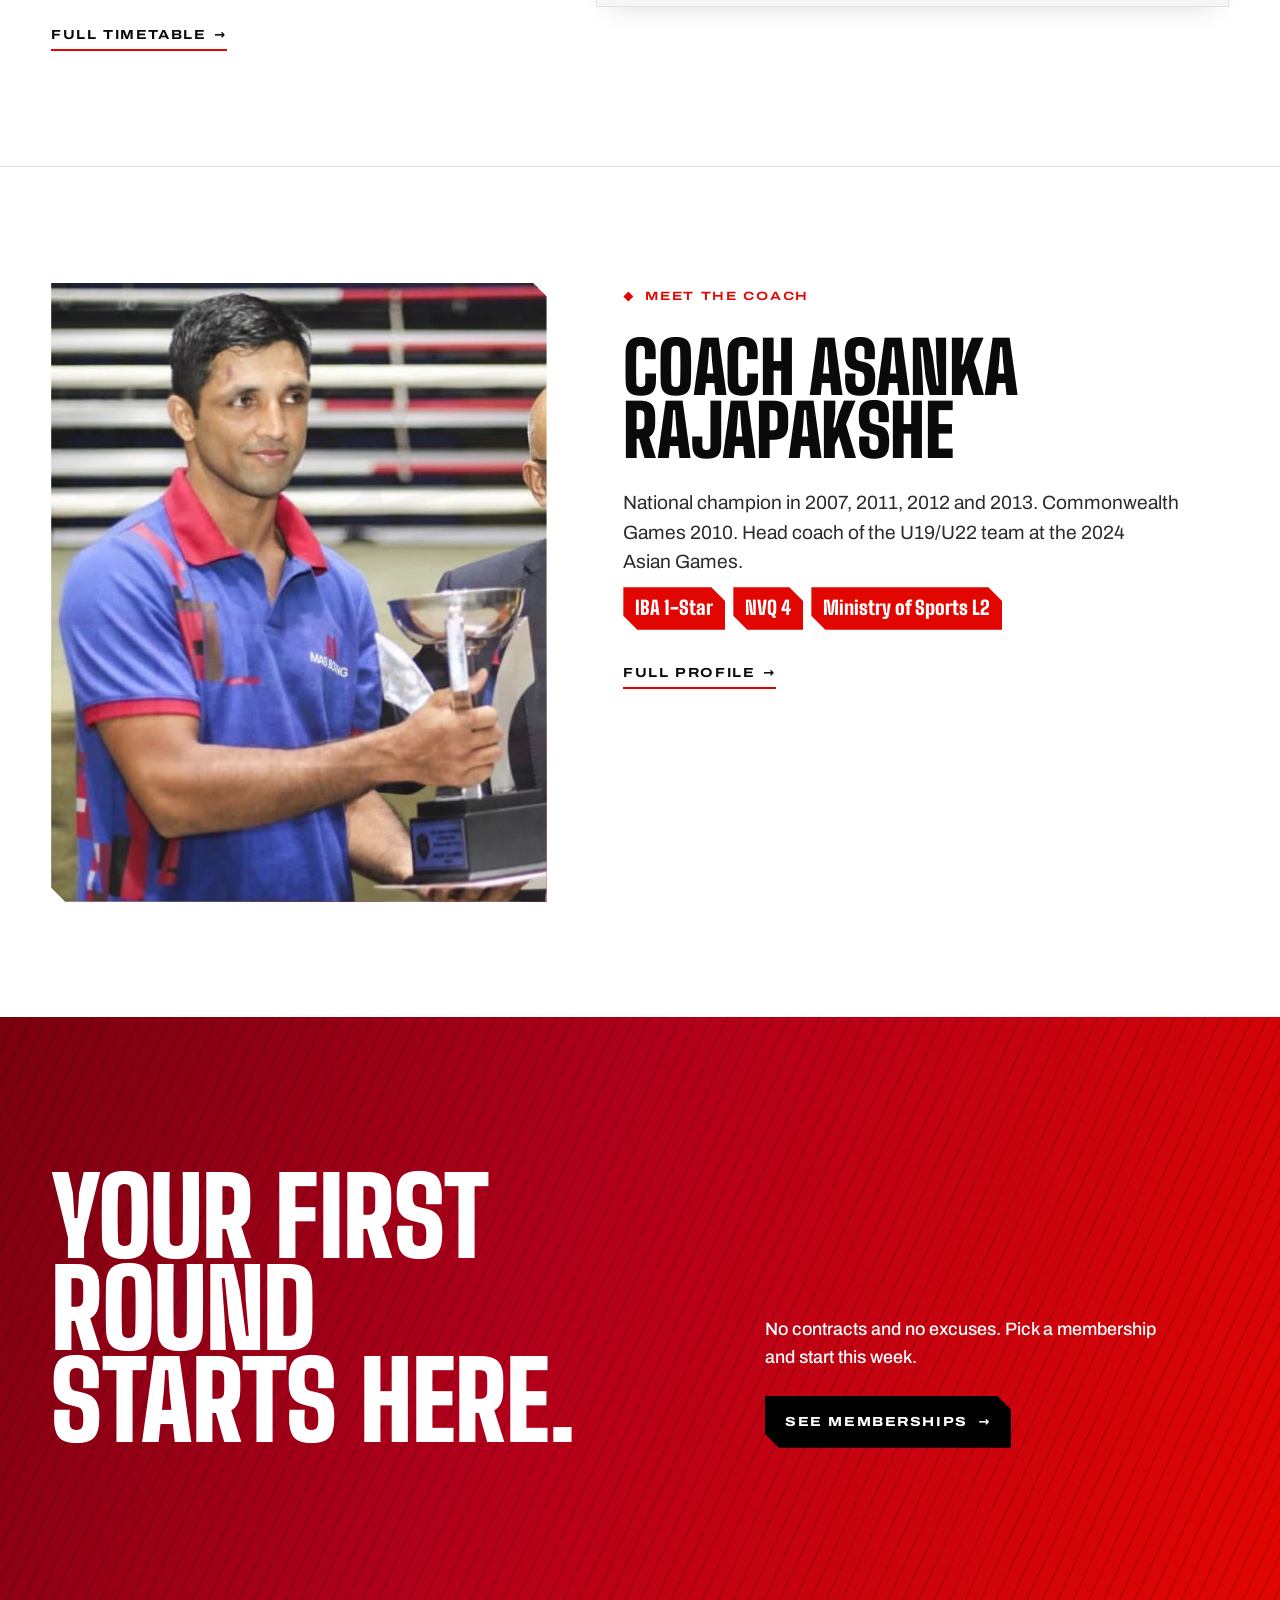
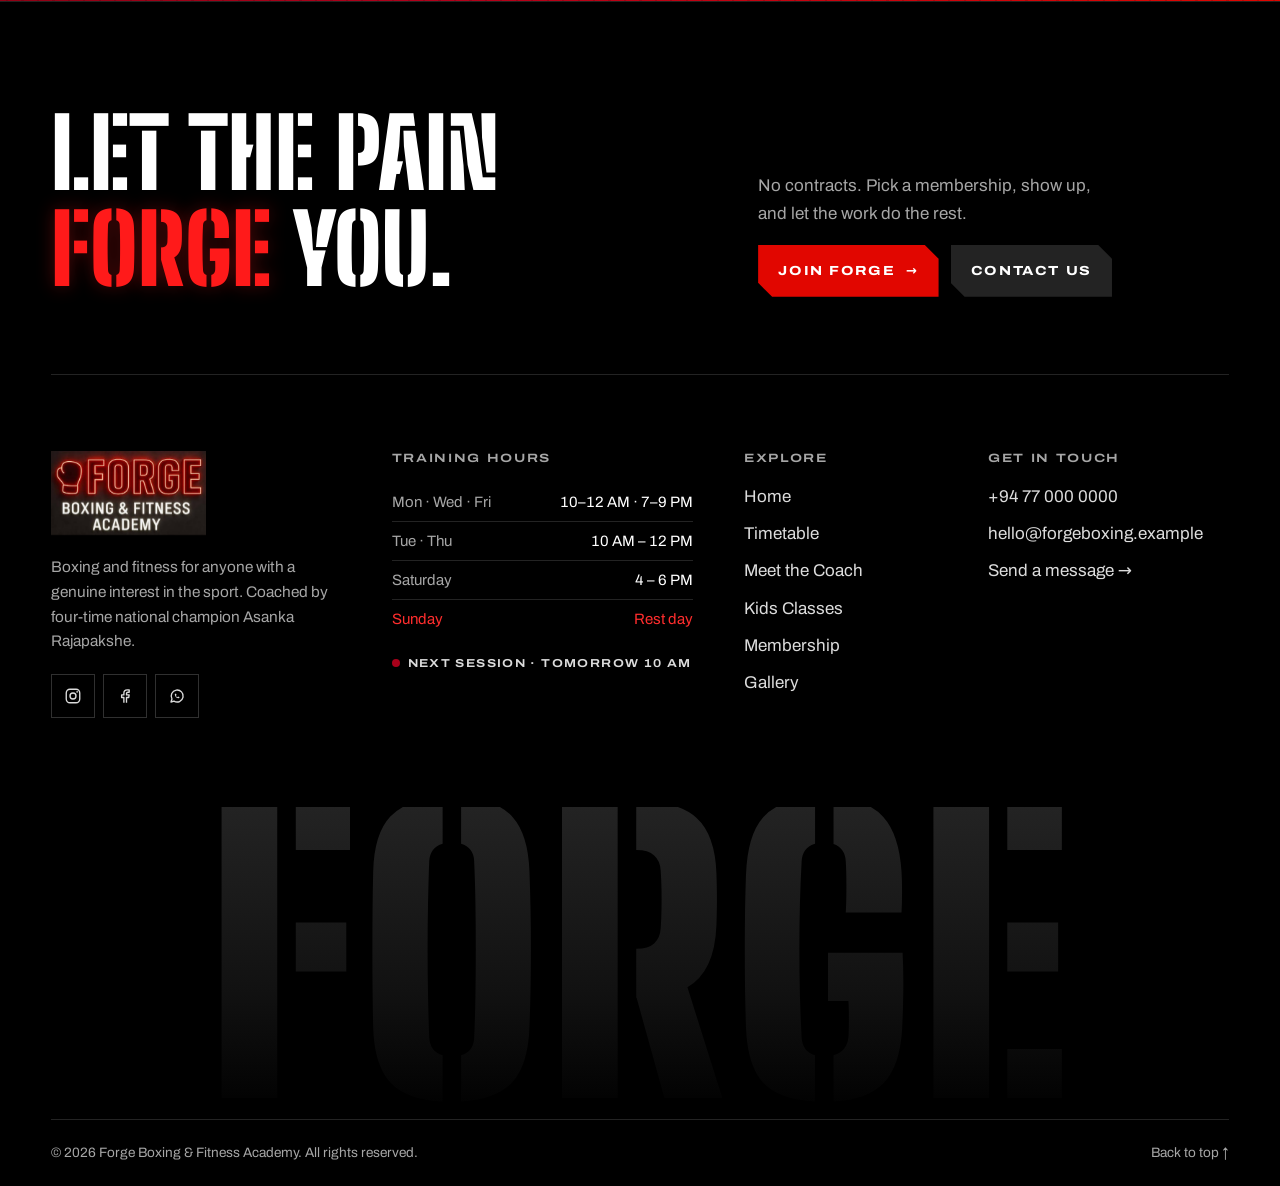
==== commit 3edc9346: "Coach gallery: replace last photo with two ring photos Co-Authored-By: Claude Opus 5.5 <noreply@anth" ====
--- a/index.html
+++ b/index.html
@@ -22,7 +22,7 @@
 <link rel="manifest" href="site.webmanifest">
 <link rel="preload" href="assets/fonts/big-shoulders-stencil.woff2" as="font" type="font/woff2" crossorigin>
 <link rel="preload" href="assets/fonts/big-shoulders.woff2" as="font" type="font/woff2" crossorigin>
-<link rel="stylesheet" href="assets/css/styles.css?v=1790403833">
+<link rel="stylesheet" href="assets/css/styles.css?v=1790405970">
 <script type="application/ld+json">
 {
   "@context": "https://schema.org",
--- a/assets/css/styles.css
+++ b/assets/css/styles.css
@@ -2388,5 +2388,5 @@
 
 /* Coach gallery: keep faces in frame */
 .gallery img[src$="gallery-2.jpg"] { object-position: center 12%; }
-.gallery img[src$="gallery-5.jpg"] { object-position: center 45%; }
+
 .gslot img[src$="photo-1.jpg"] { object-position: center 30%; }
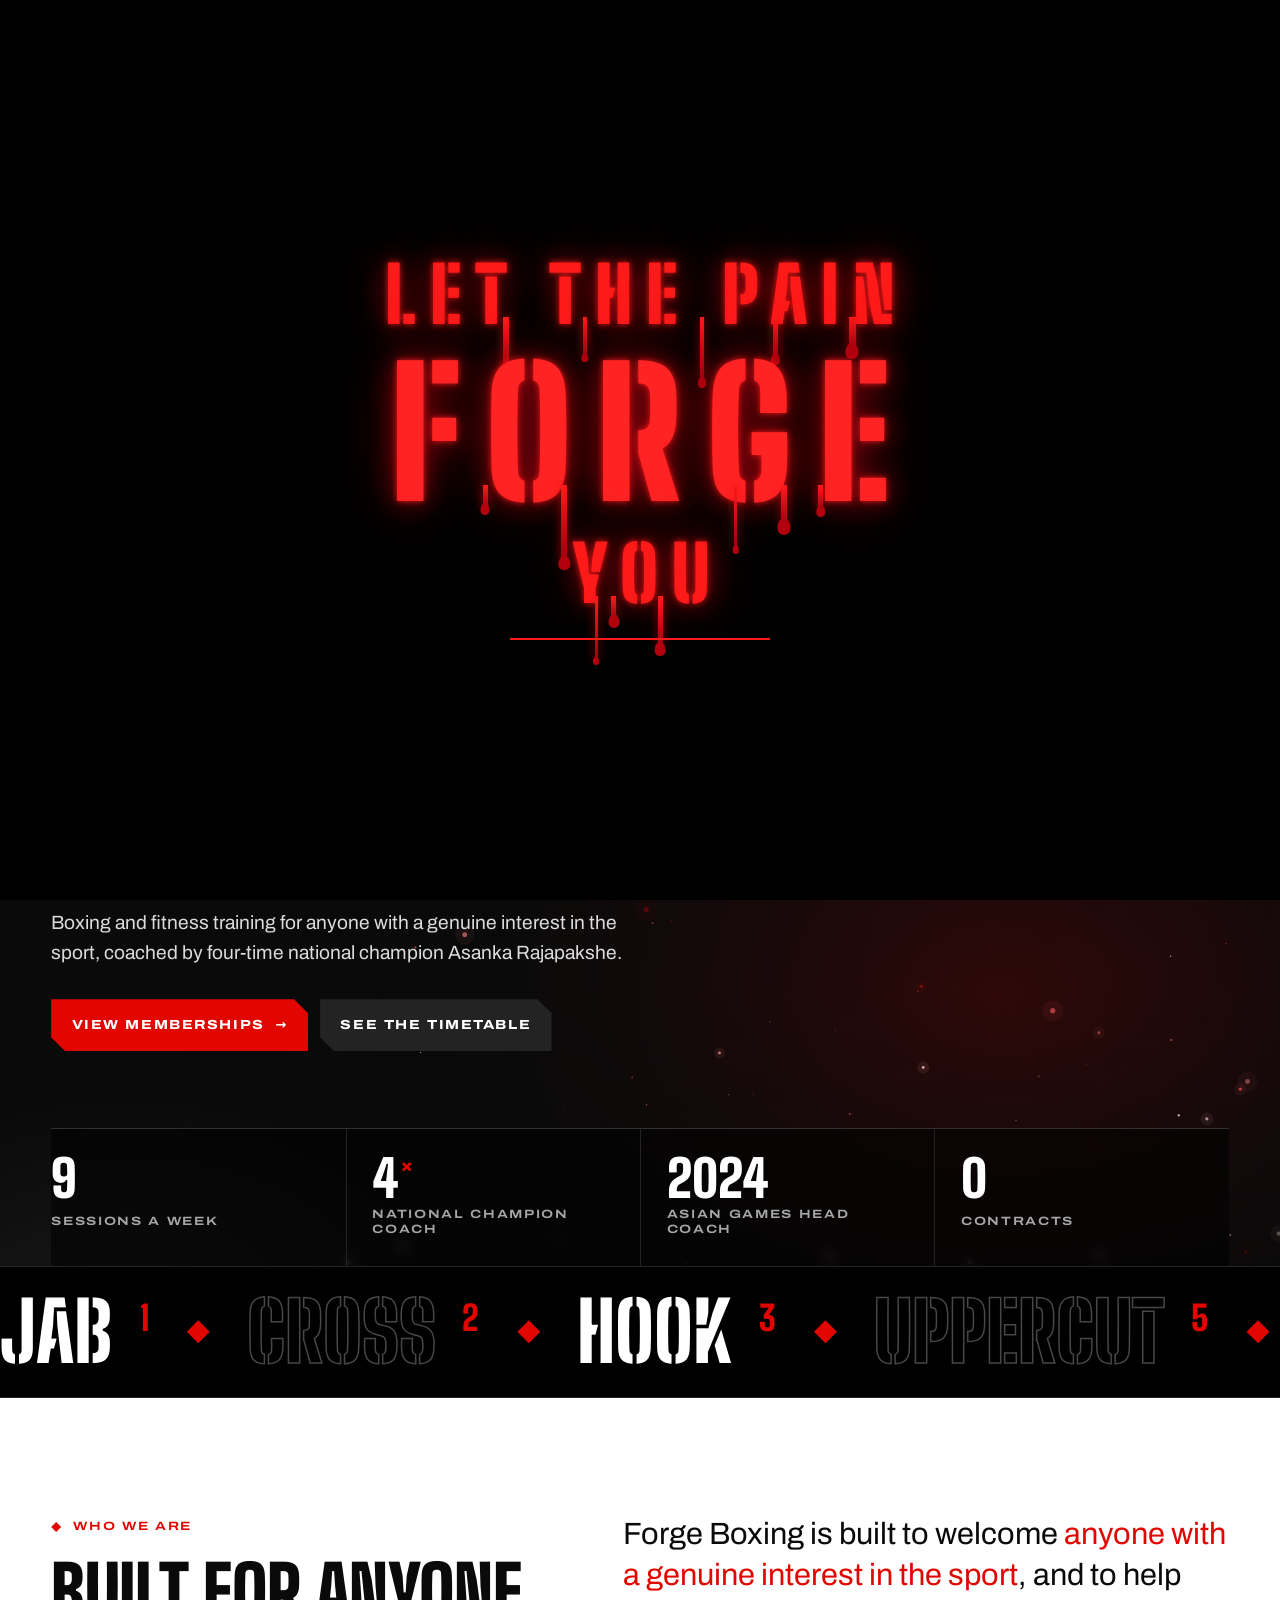
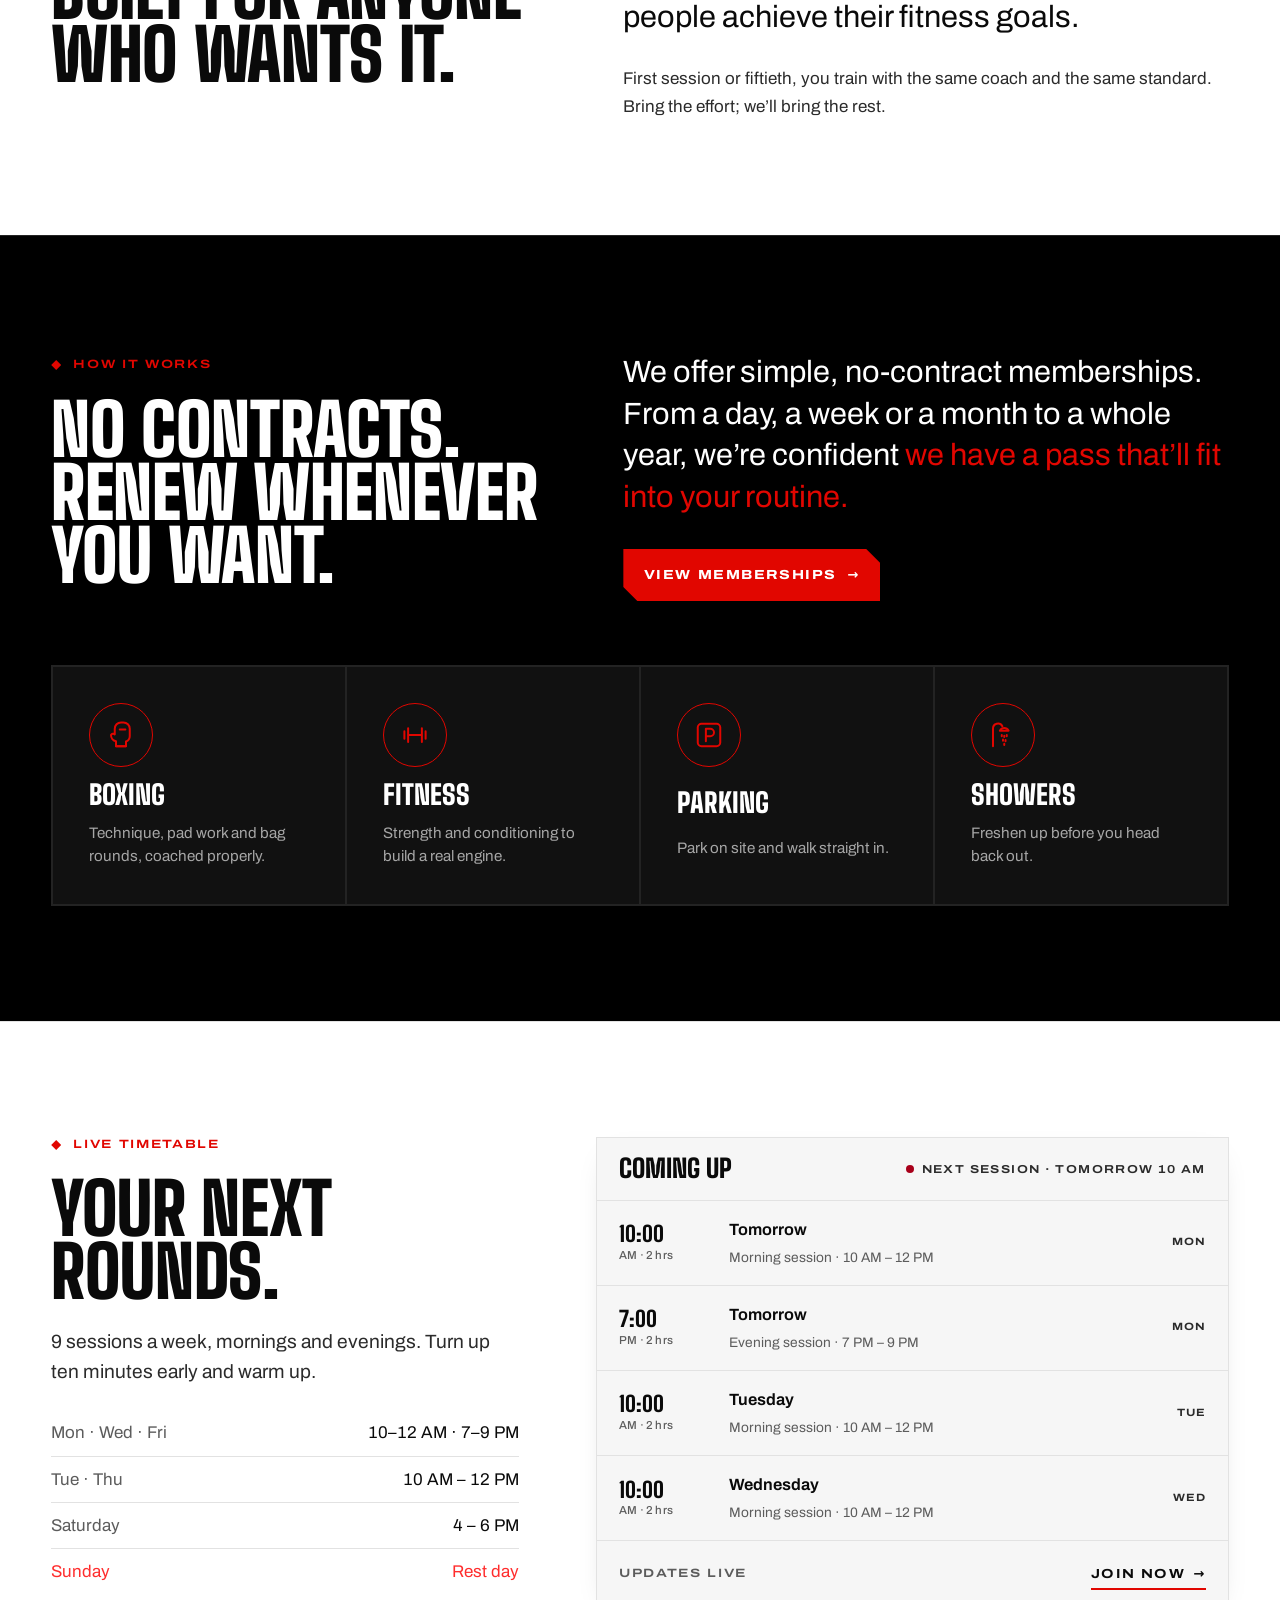
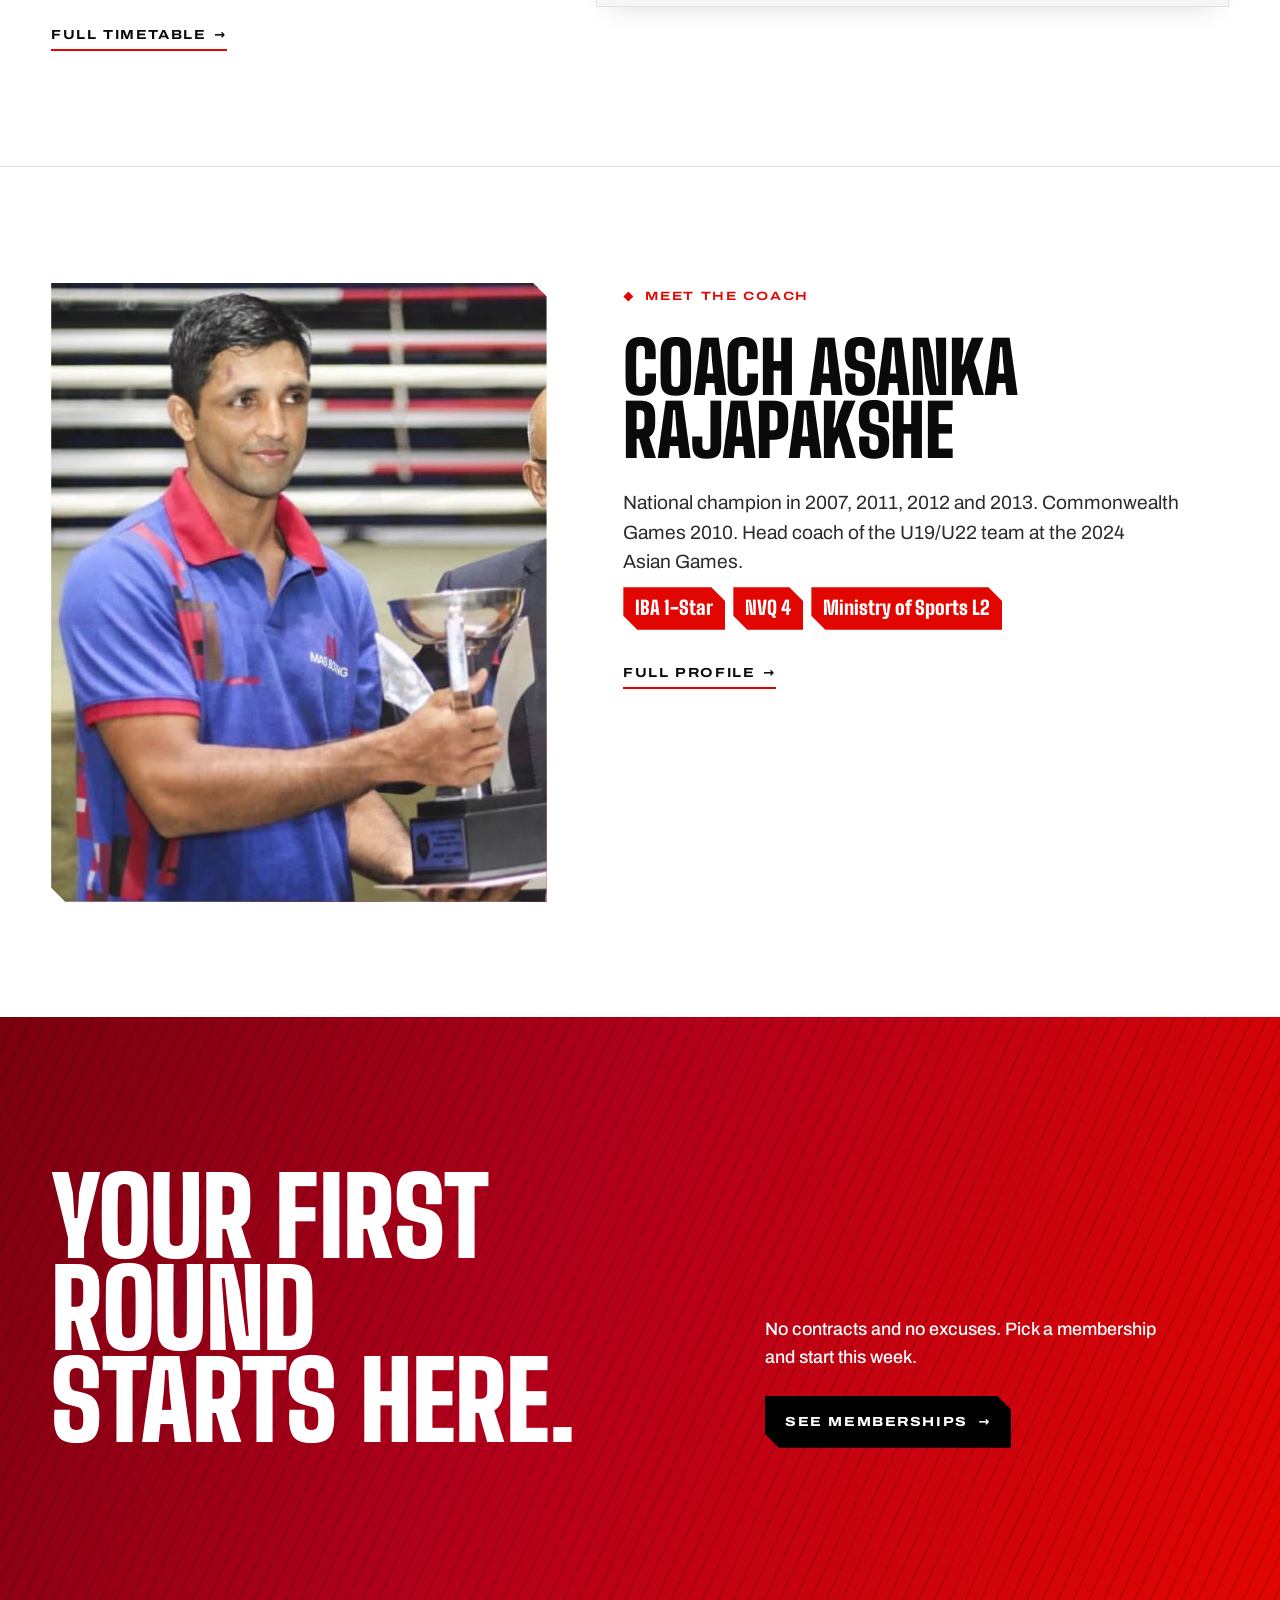
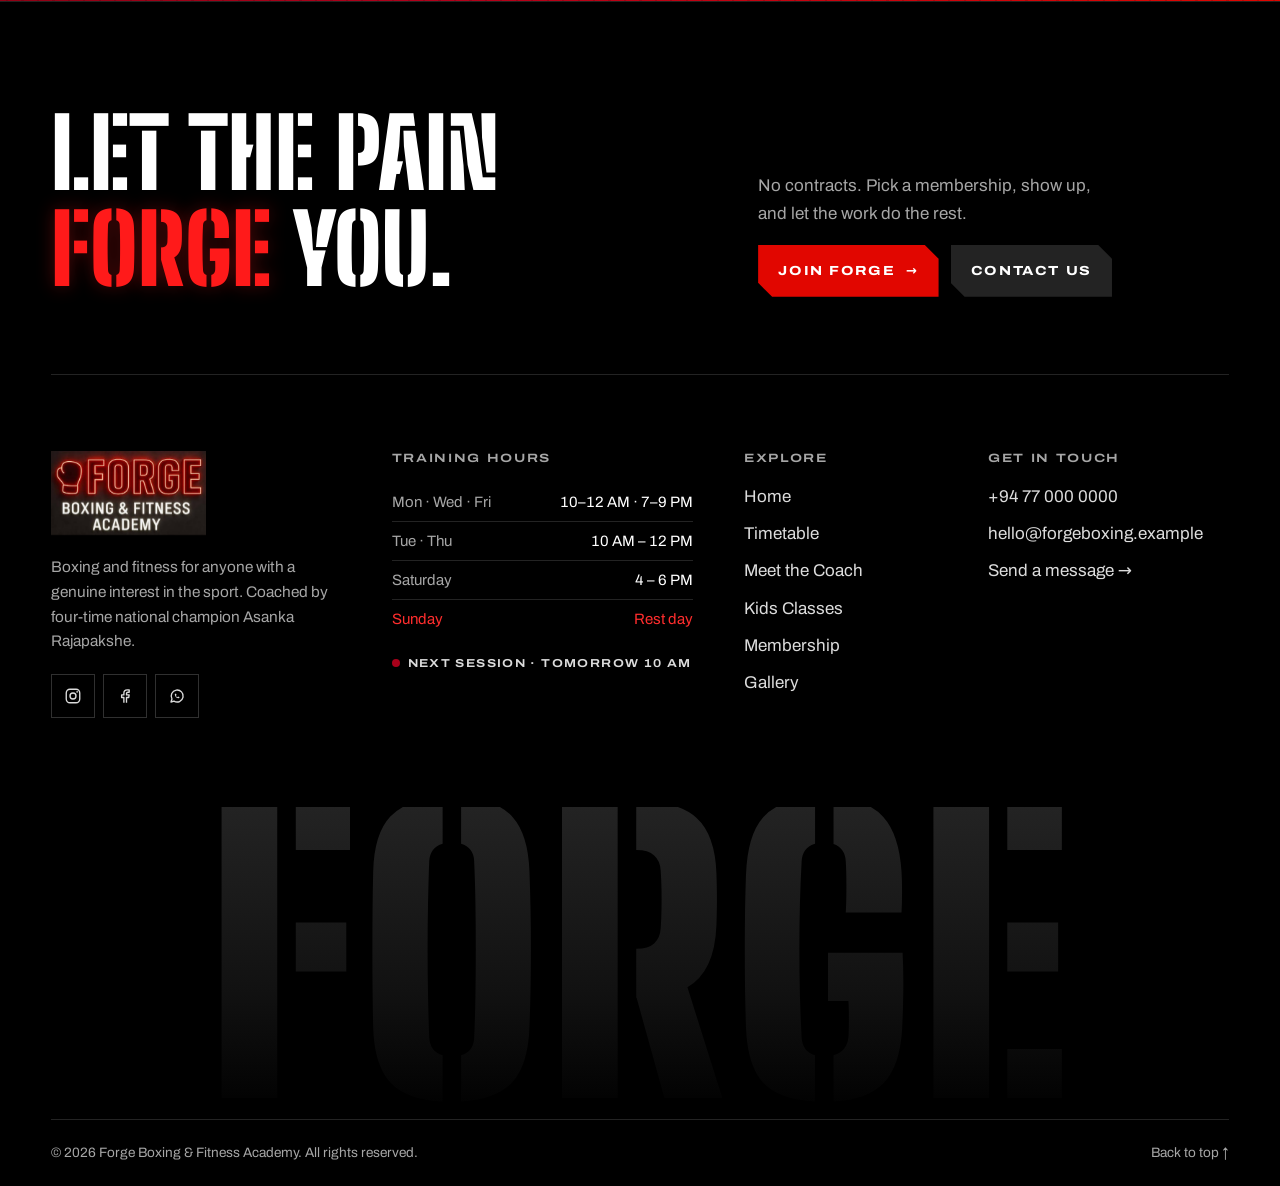
==== commit 5c63ce52: "Preloader: plain black background, remove anvil, spaced lettering Co-Authored-By: Claude Opus 5.5 <n" ====
--- a/index.html
+++ b/index.html
@@ -22,7 +22,7 @@
 <link rel="manifest" href="site.webmanifest">
 <link rel="preload" href="assets/fonts/big-shoulders-stencil.woff2" as="font" type="font/woff2" crossorigin>
 <link rel="preload" href="assets/fonts/big-shoulders.woff2" as="font" type="font/woff2" crossorigin>
-<link rel="stylesheet" href="assets/css/styles.css?v=1790405970">
+<link rel="stylesheet" href="assets/css/styles.css?v=1790406340">
 <script type="application/ld+json">
 {
   "@context": "https://schema.org",
@@ -44,21 +44,8 @@
 </head>
 <body>
 <div class="preloader" data-preloader aria-hidden="true">
-  <canvas class="pl-stars"></canvas>
-  <div class="pl-nebula"></div>
   <div class="preloader-inner">
     <p class="pl-text"><span class="pl-word">Let the pain</span><span class="pl-word pl-big">Forge</span><span class="pl-word">you</span></p>
-    <svg class="preloader-forge" viewBox="0 0 120 80" focusable="false">
-      <g class="pl-sparks" stroke="#ff3b2f" stroke-width="1.6" stroke-linecap="round">
-        <path d="M58 36l-8-10"/><path d="M62 36l6-12"/><path d="M55 38l-12-4"/><path d="M65 38l12-5"/><path d="M60 35v-12"/>
-      </g>
-      <g class="pl-hammer">
-        <rect x="58" y="4" width="4" height="34" rx="2" fill="#5a3a2a"/>
-        <rect x="48" y="30" width="24" height="11" rx="2" fill="#8d97a1"/>
-        <rect x="48" y="30" width="24" height="3" rx="1" fill="#c3cbd2"/>
-      </g>
-      <path transform="translate(33 38) scale(1.1)" fill="#56616c" d="M2 15.5C8 15.5 11 14 15 14H46V20H38C35 20 33 22 33 25V28L38 33V37H12V33L17 28V25C17 22 15 21 12 20.5C8 20 5 18 2 15.5Z"/>
-    </svg>
     <div class="pl-bar"><i></i></div>
   </div>
 </div>
--- a/assets/css/styles.css
+++ b/assets/css/styles.css
@@ -2390,3 +2390,9 @@
 .gallery img[src$="gallery-2.jpg"] { object-position: center 12%; }
 
 .gslot img[src$="photo-1.jpg"] { object-position: center 30%; }
+
+/* Preloader: plain black, spaced lettering */
+.preloader { background: #000; }
+.pl-word { letter-spacing: 0.18em; margin-right: -0.18em; }
+.pl-big { letter-spacing: 0.14em; margin-right: -0.14em; }
+.pl-text { gap: clamp(12px, 2.2vw, 26px); }
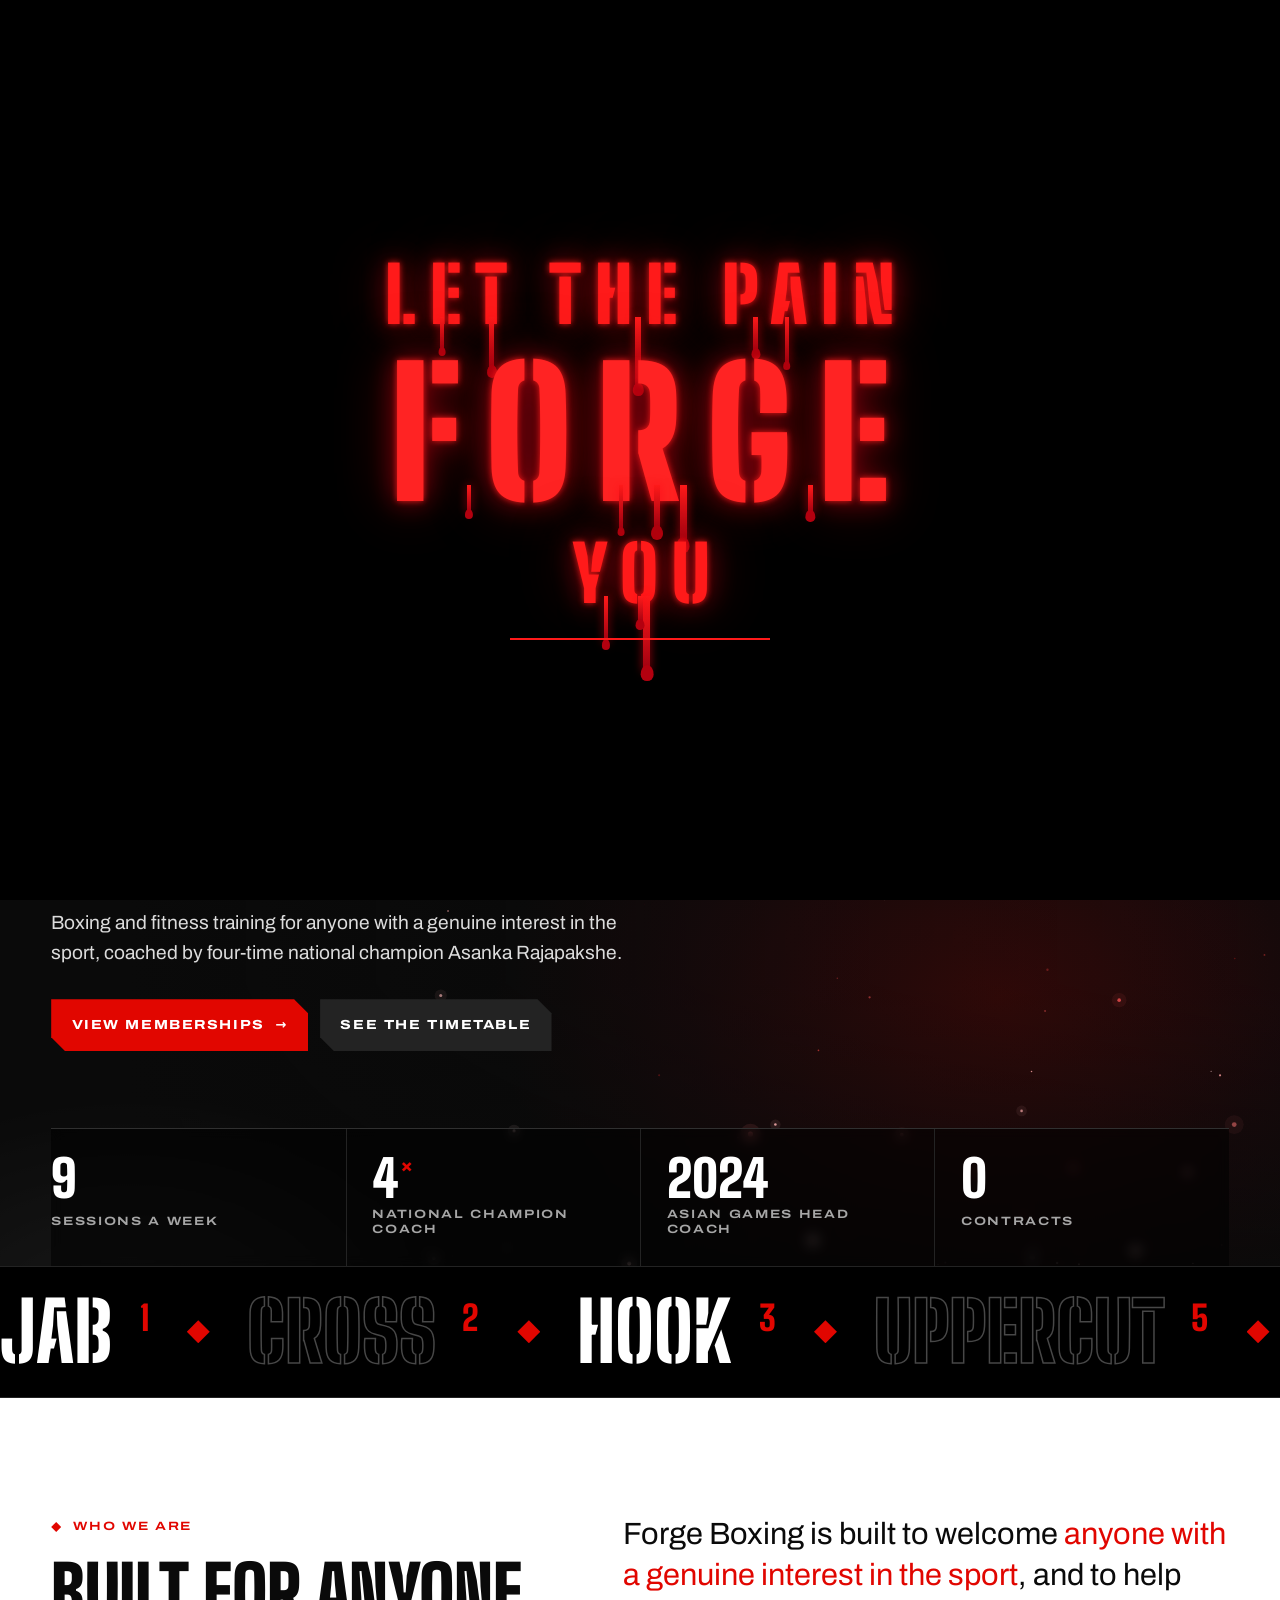
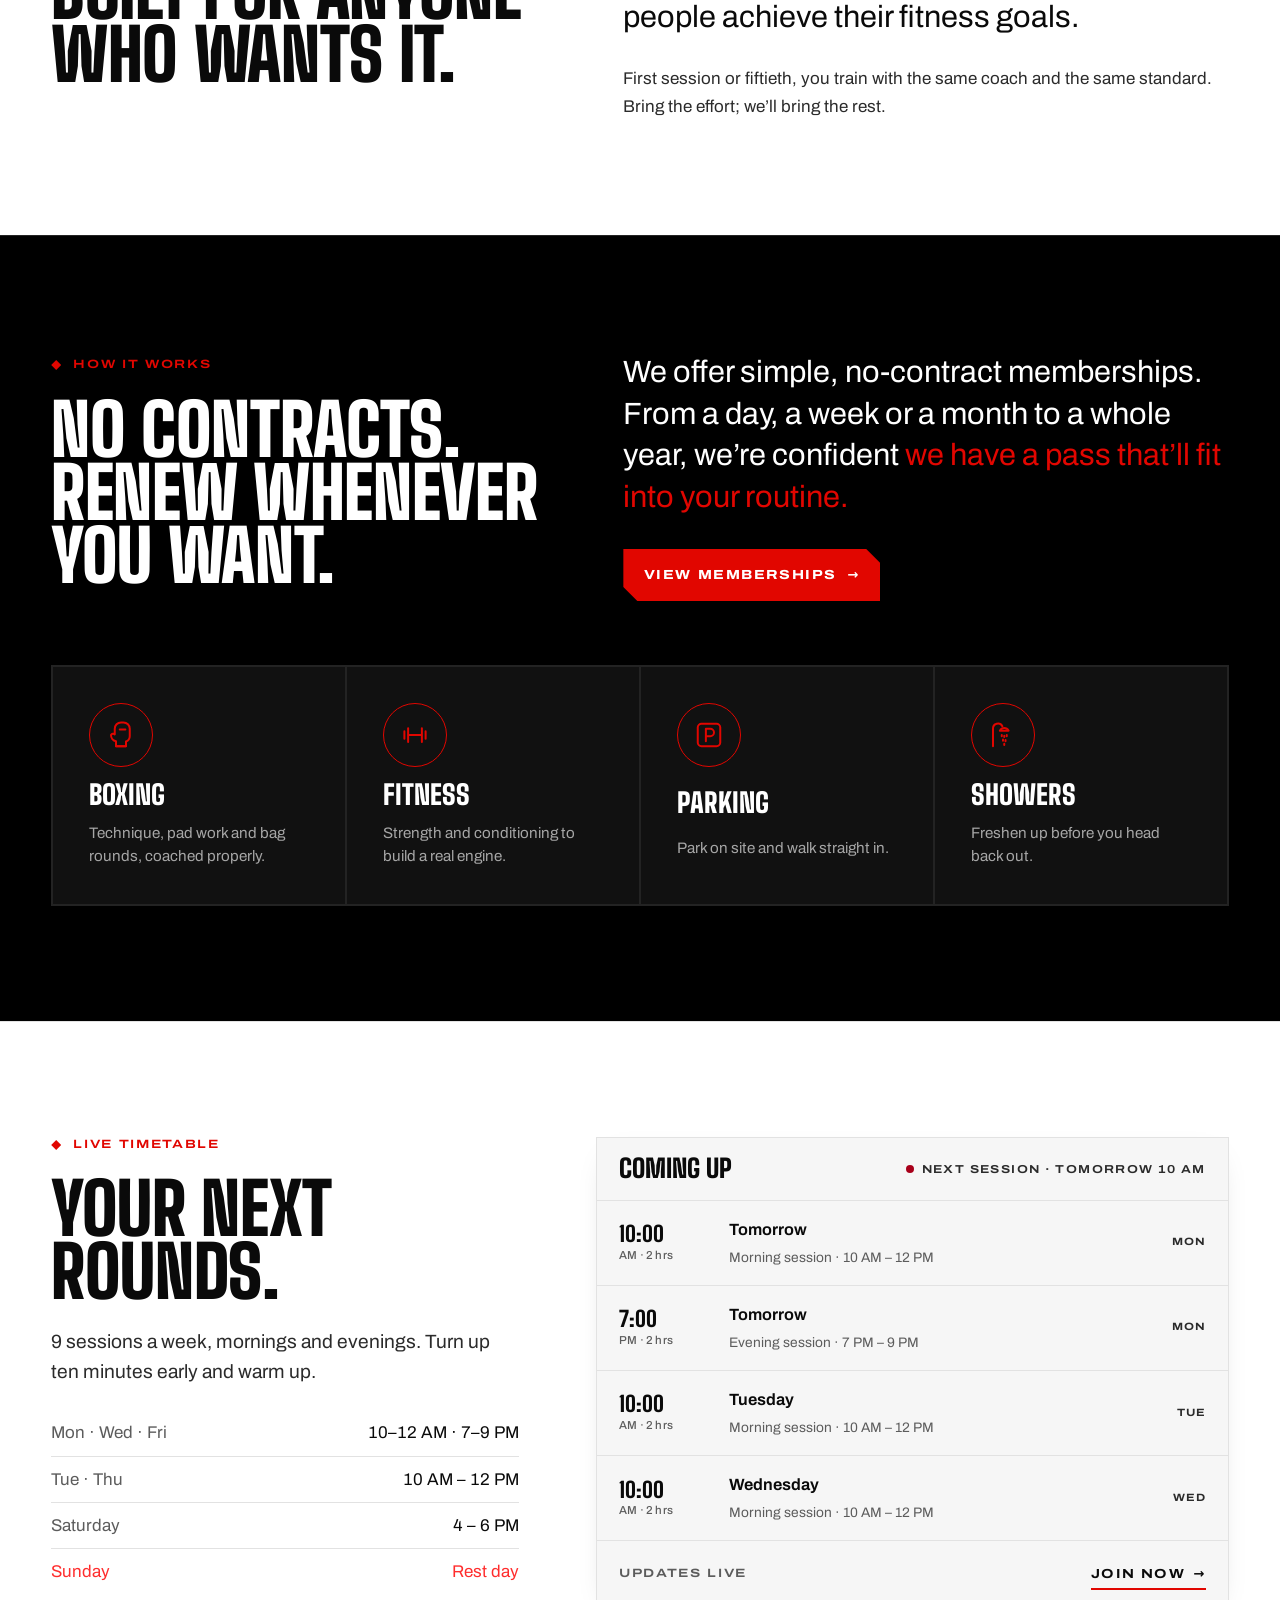
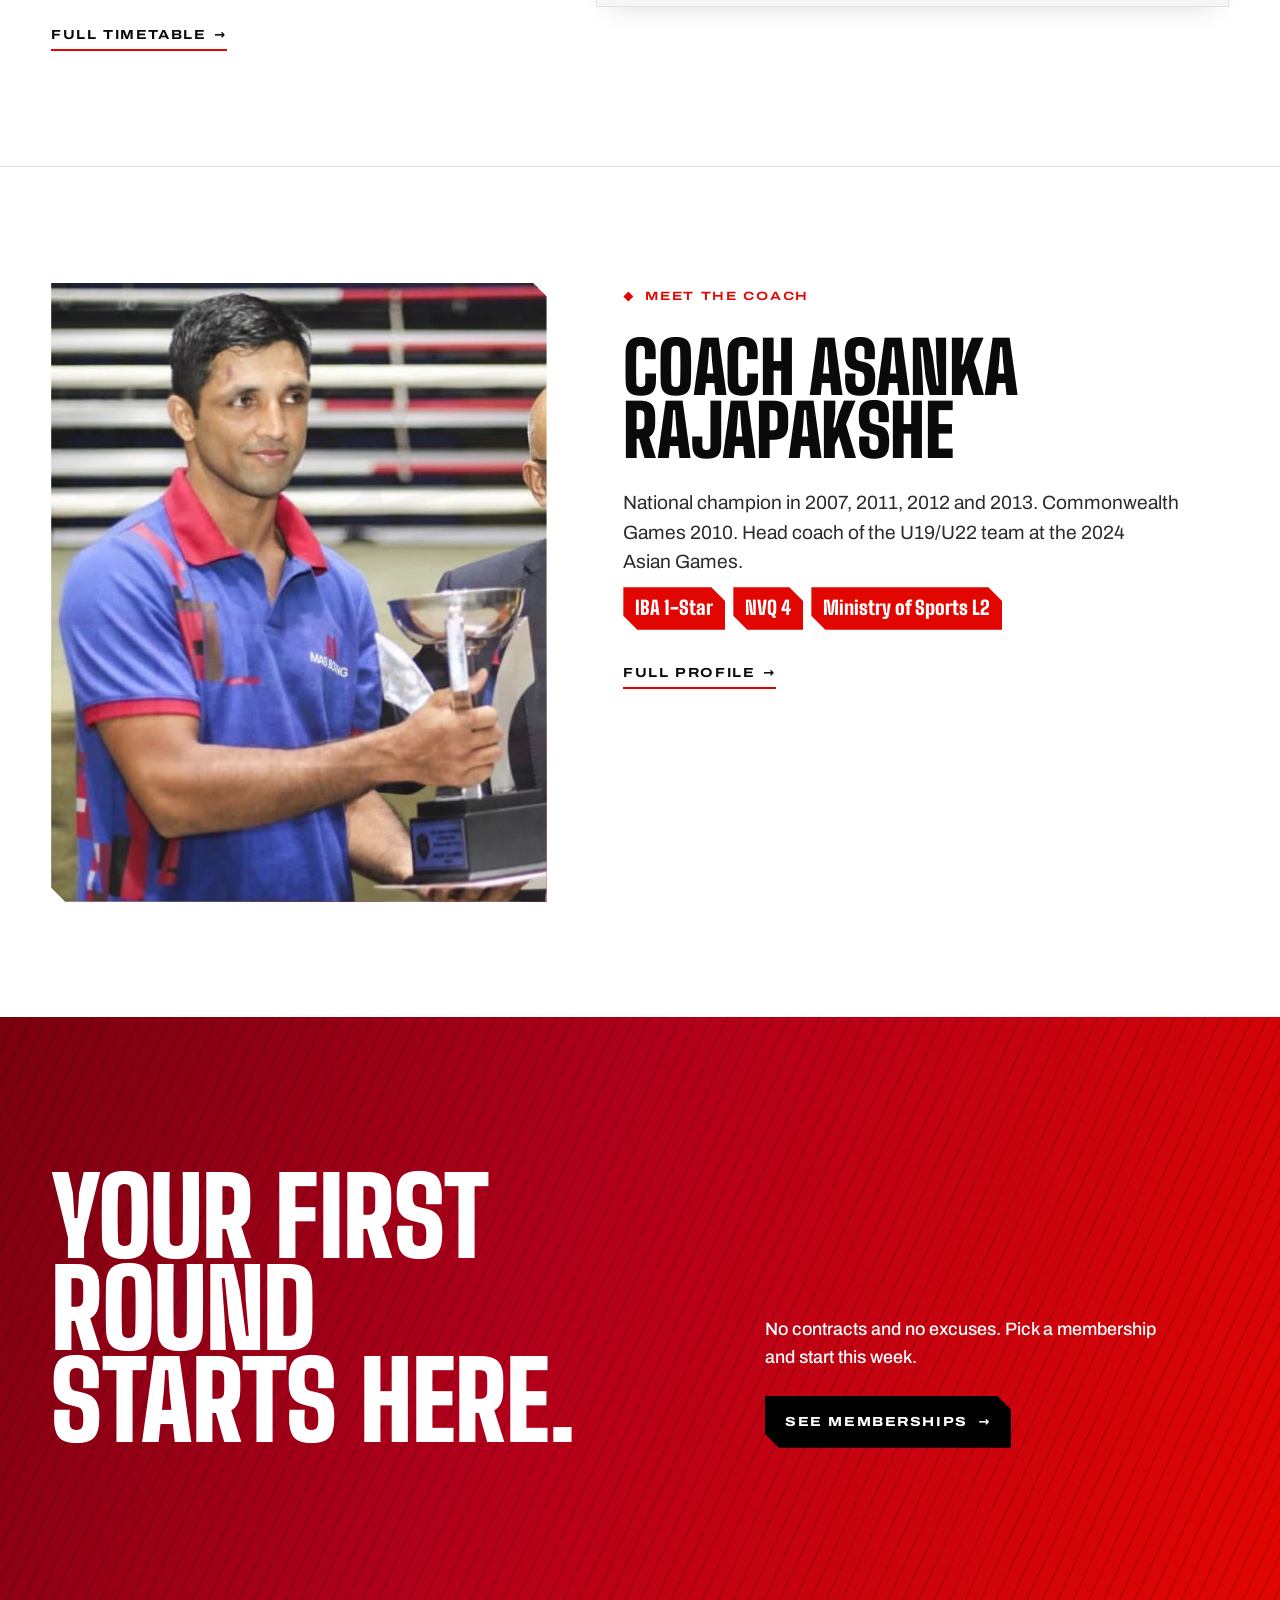
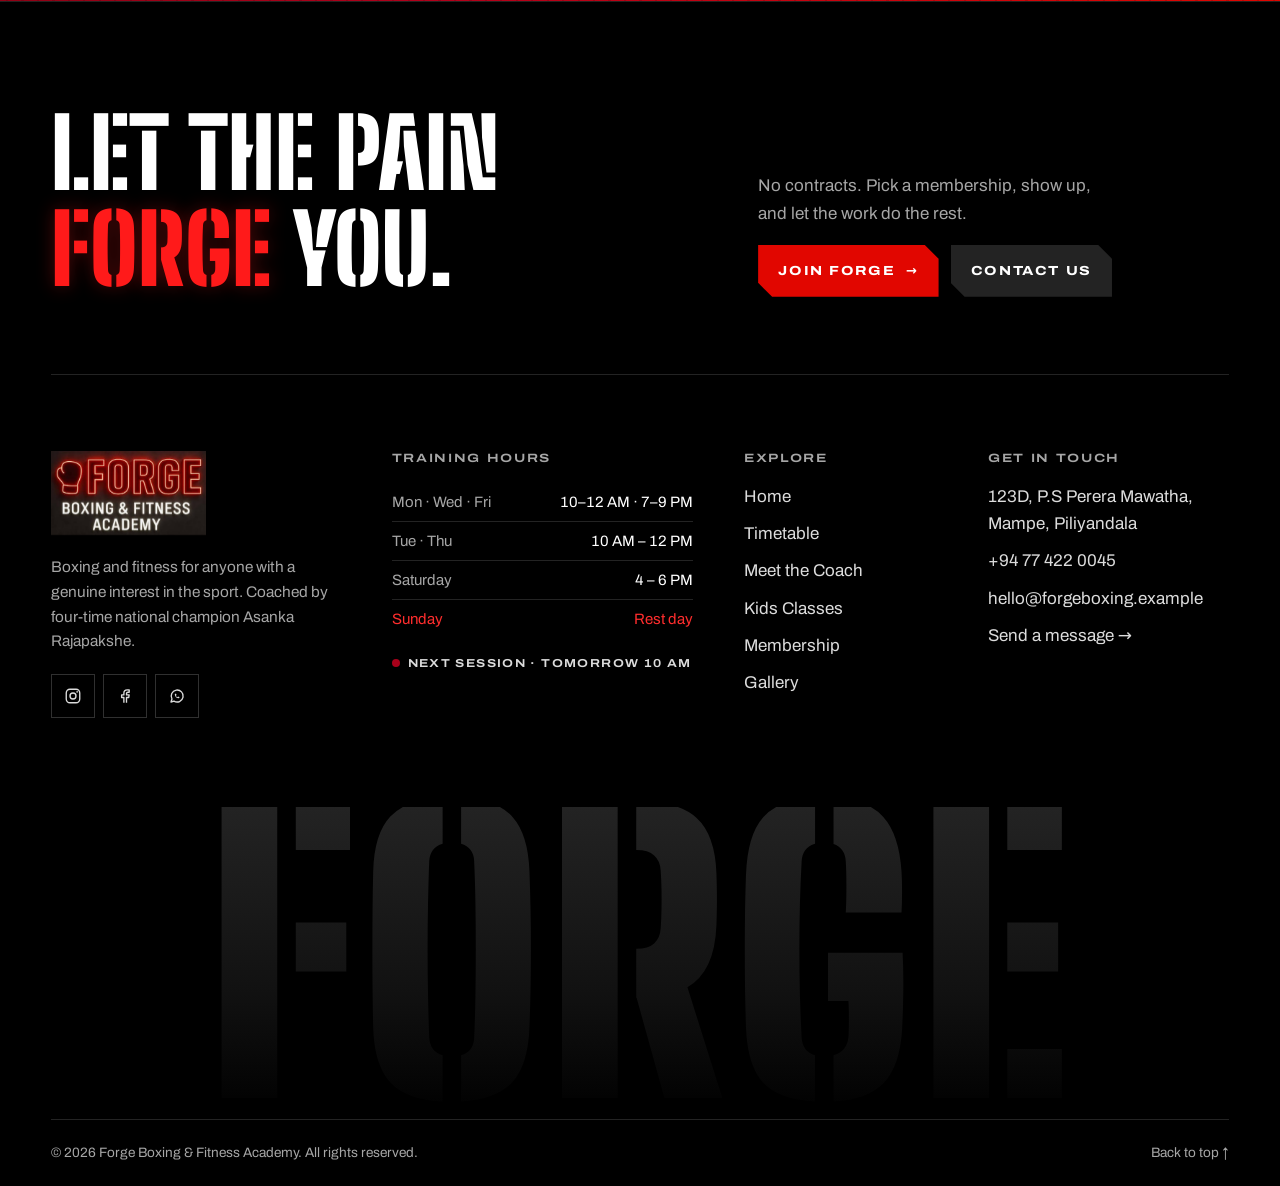
==== commit eed8e3cb: "Add real address, phone/WhatsApp and social links Co-Authored-By: Claude Opus 5.5 <noreply@anthropic" ====
--- a/index.html
+++ b/index.html
@@ -31,9 +31,9 @@
   "description": "Boxing and fitness training with no contracts, coached by four-time national champion Asanka Rajapakshe.",
   "url": "https://www.forgeboxing.example/",
   "image": "https://www.forgeboxing.example/assets/img/og-image.png",
-  "telephone": "+94 77 000 0000",
+  "telephone": "+94 77 422 0045",
   "email": "hello@forgeboxing.example",
-  "address": { "@type": "PostalAddress", "addressCountry": "LK" },
+  "address": { "@type": "PostalAddress", "streetAddress": "123D, P.S Perera Mawatha, Mampe", "addressLocality": "Piliyandala", "addressCountry": "LK" },
   "openingHoursSpecification": [
     { "@type": "OpeningHoursSpecification", "dayOfWeek": ["Monday", "Tuesday", "Wednesday", "Thursday", "Friday"], "opens": "10:00", "closes": "12:00" },
     { "@type": "OpeningHoursSpecification", "dayOfWeek": ["Monday", "Wednesday", "Friday"], "opens": "19:00", "closes": "21:00" },
@@ -85,7 +85,7 @@
   </nav>
   <div class="mobile-menu-foot">
     <span data-open-status></span>
-    <p><a href="tel:+94770000000">+94 77 000 0000</a></p>
+    <p><a href="tel:+94774220045">+94 77 422 0045</a></p>
     <a class="btn btn-primary btn-block" href="membership.html">See memberships <span class="arrow" aria-hidden="true">→</span></a>
   </div>
 </div>
@@ -253,9 +253,9 @@
     </a>
       <p>Boxing and fitness for anyone with a genuine interest in the sport. Coached by four-time national champion Asanka Rajapakshe.</p>
       <div class="socials">
-        <a href="https://www.instagram.com/" aria-label="Forge on Instagram"><svg viewBox="0 0 24 24" fill="none" stroke="currentColor" stroke-width="1.8" aria-hidden="true"><rect x="3" y="3" width="18" height="18" rx="5"/><circle cx="12" cy="12" r="4"/><circle cx="17.5" cy="6.5" r="1.1" fill="currentColor" stroke="none"/></svg></a>
-        <a href="https://www.facebook.com/" aria-label="Forge on Facebook"><svg viewBox="0 0 24 24" fill="none" stroke="currentColor" stroke-width="1.8" stroke-linejoin="round" aria-hidden="true"><path d="M14 21v-7h3l.5-3.5H14V8.8c0-1 .4-1.8 1.9-1.8H17.6V4a17 17 0 0 0-2.6-.2c-2.8 0-4.5 1.6-4.5 4.6v2.1H7.5V14h3v7"/></svg></a>
-        <a href="https://wa.me/94770000000" aria-label="Message Forge on WhatsApp"><svg viewBox="0 0 24 24" fill="none" stroke="currentColor" stroke-width="1.8" stroke-linejoin="round" aria-hidden="true"><path d="M4 20l1.3-4A8 8 0 1 1 8 18.8z"/><path d="M9 9.5c0 3 2.5 5.5 5.5 5.5l1-1.5-2-1-1 1a4 4 0 0 1-2-2l1-1-1-2z" fill="currentColor" stroke="none"/></svg></a>
+        <a href="https://www.instagram.com/forge_boxing_fitnessacademy/" target="_blank" rel="noopener" aria-label="Forge on Instagram"><svg viewBox="0 0 24 24" fill="none" stroke="currentColor" stroke-width="1.8" aria-hidden="true"><rect x="3" y="3" width="18" height="18" rx="5"/><circle cx="12" cy="12" r="4"/><circle cx="17.5" cy="6.5" r="1.1" fill="currentColor" stroke="none"/></svg></a>
+        <a href="https://www.facebook.com/share/1SKfXsPpJ5/?mibextid=wwXIfr" target="_blank" rel="noopener" aria-label="Forge on Facebook"><svg viewBox="0 0 24 24" fill="none" stroke="currentColor" stroke-width="1.8" stroke-linejoin="round" aria-hidden="true"><path d="M14 21v-7h3l.5-3.5H14V8.8c0-1 .4-1.8 1.9-1.8H17.6V4a17 17 0 0 0-2.6-.2c-2.8 0-4.5 1.6-4.5 4.6v2.1H7.5V14h3v7"/></svg></a>
+        <a href="https://wa.me/94774220045" aria-label="Message Forge on WhatsApp"><svg viewBox="0 0 24 24" fill="none" stroke="currentColor" stroke-width="1.8" stroke-linejoin="round" aria-hidden="true"><path d="M4 20l1.3-4A8 8 0 1 1 8 18.8z"/><path d="M9 9.5c0 3 2.5 5.5 5.5 5.5l1-1.5-2-1-1 1a4 4 0 0 1-2-2l1-1-1-2z" fill="currentColor" stroke="none"/></svg></a>
       </div>
     </div>
     <div class="footer-col">
@@ -282,7 +282,8 @@
     <div class="footer-col">
       <h2 class="label">Get in touch</h2>
       <ul>
-        <li><a href="tel:+94770000000">+94 77 000 0000</a></li>
+        <li><a href="https://www.google.com/maps/search/?api=1&amp;query=123D+P.S+Perera+Mawatha+Mampe+Piliyandala" target="_blank" rel="noopener">123D, P.S Perera Mawatha, Mampe, Piliyandala</a></li>
+        <li><a href="tel:+94774220045">+94 77 422 0045</a></li>
         <li><a href="mailto:hello@forgeboxing.example">hello@forgeboxing.example</a></li>
         <li><a href="membership.html#contact">Send a message →</a></li>
       </ul>
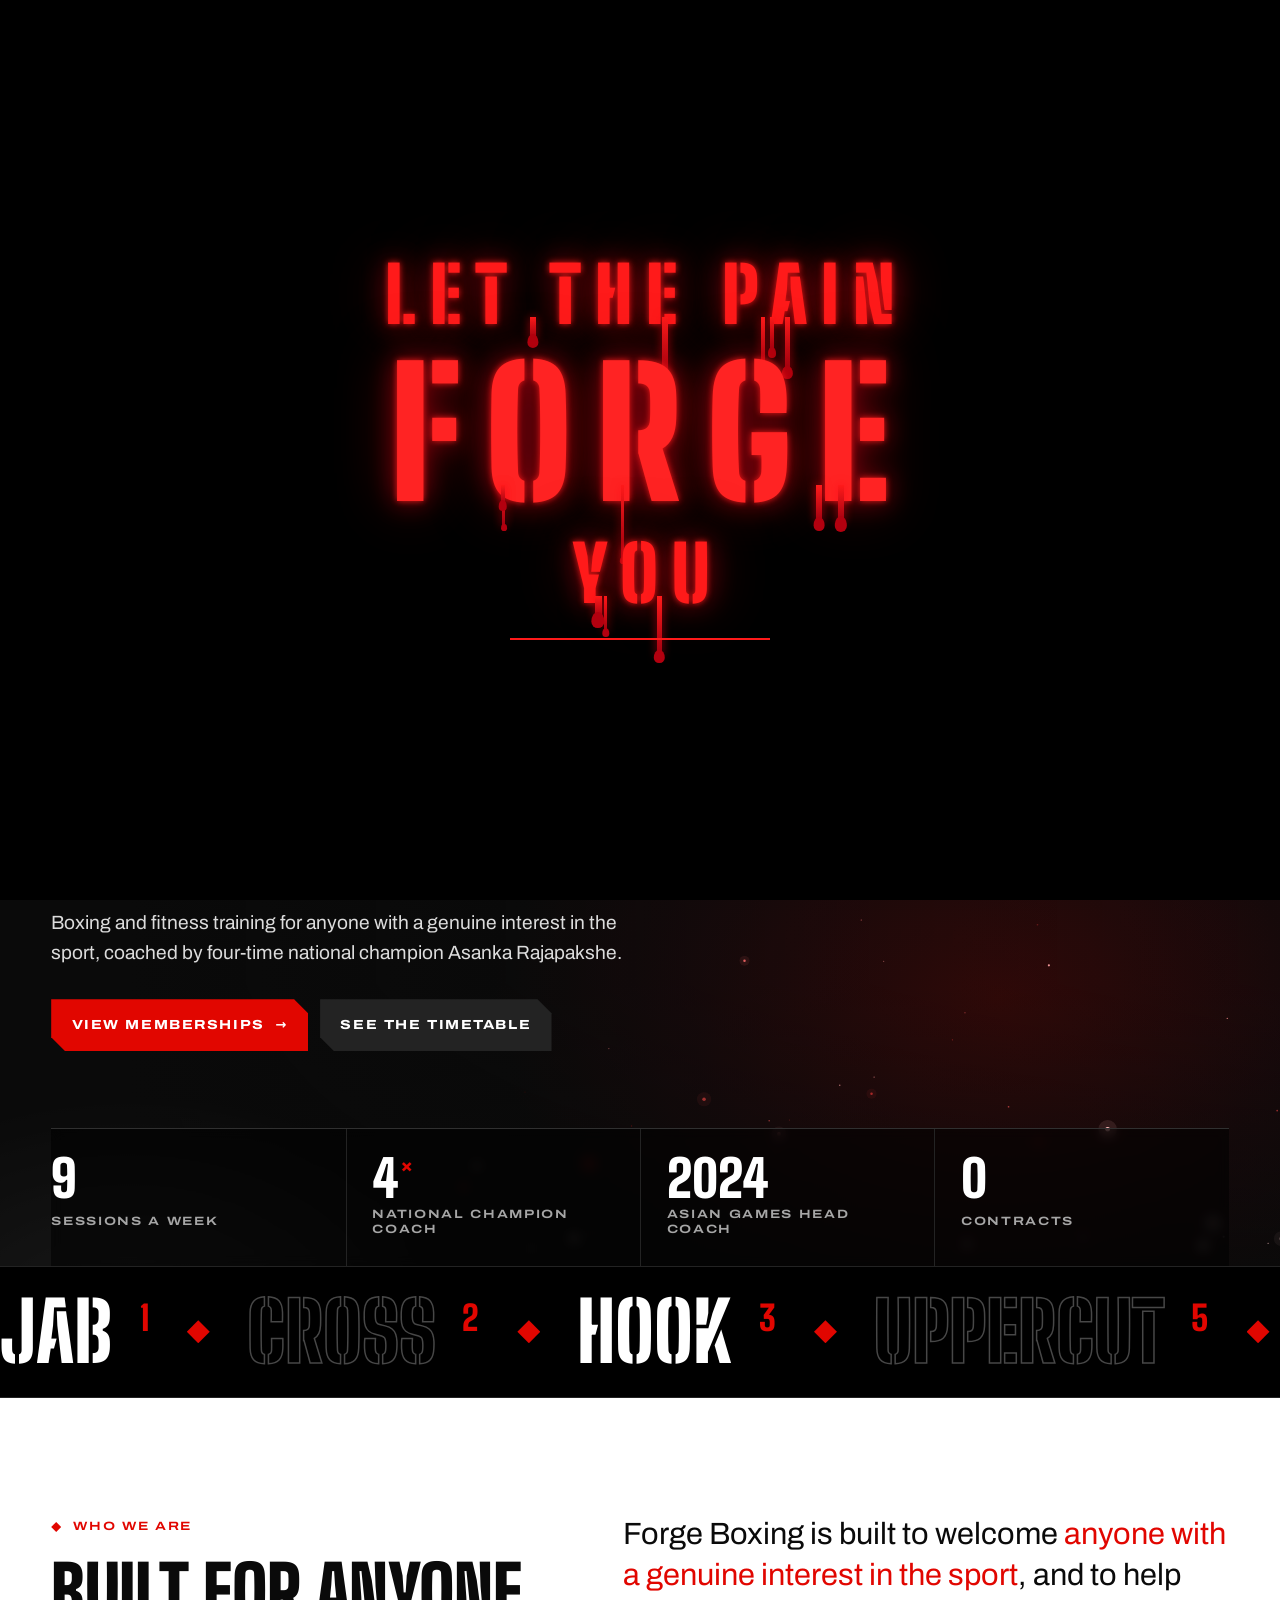
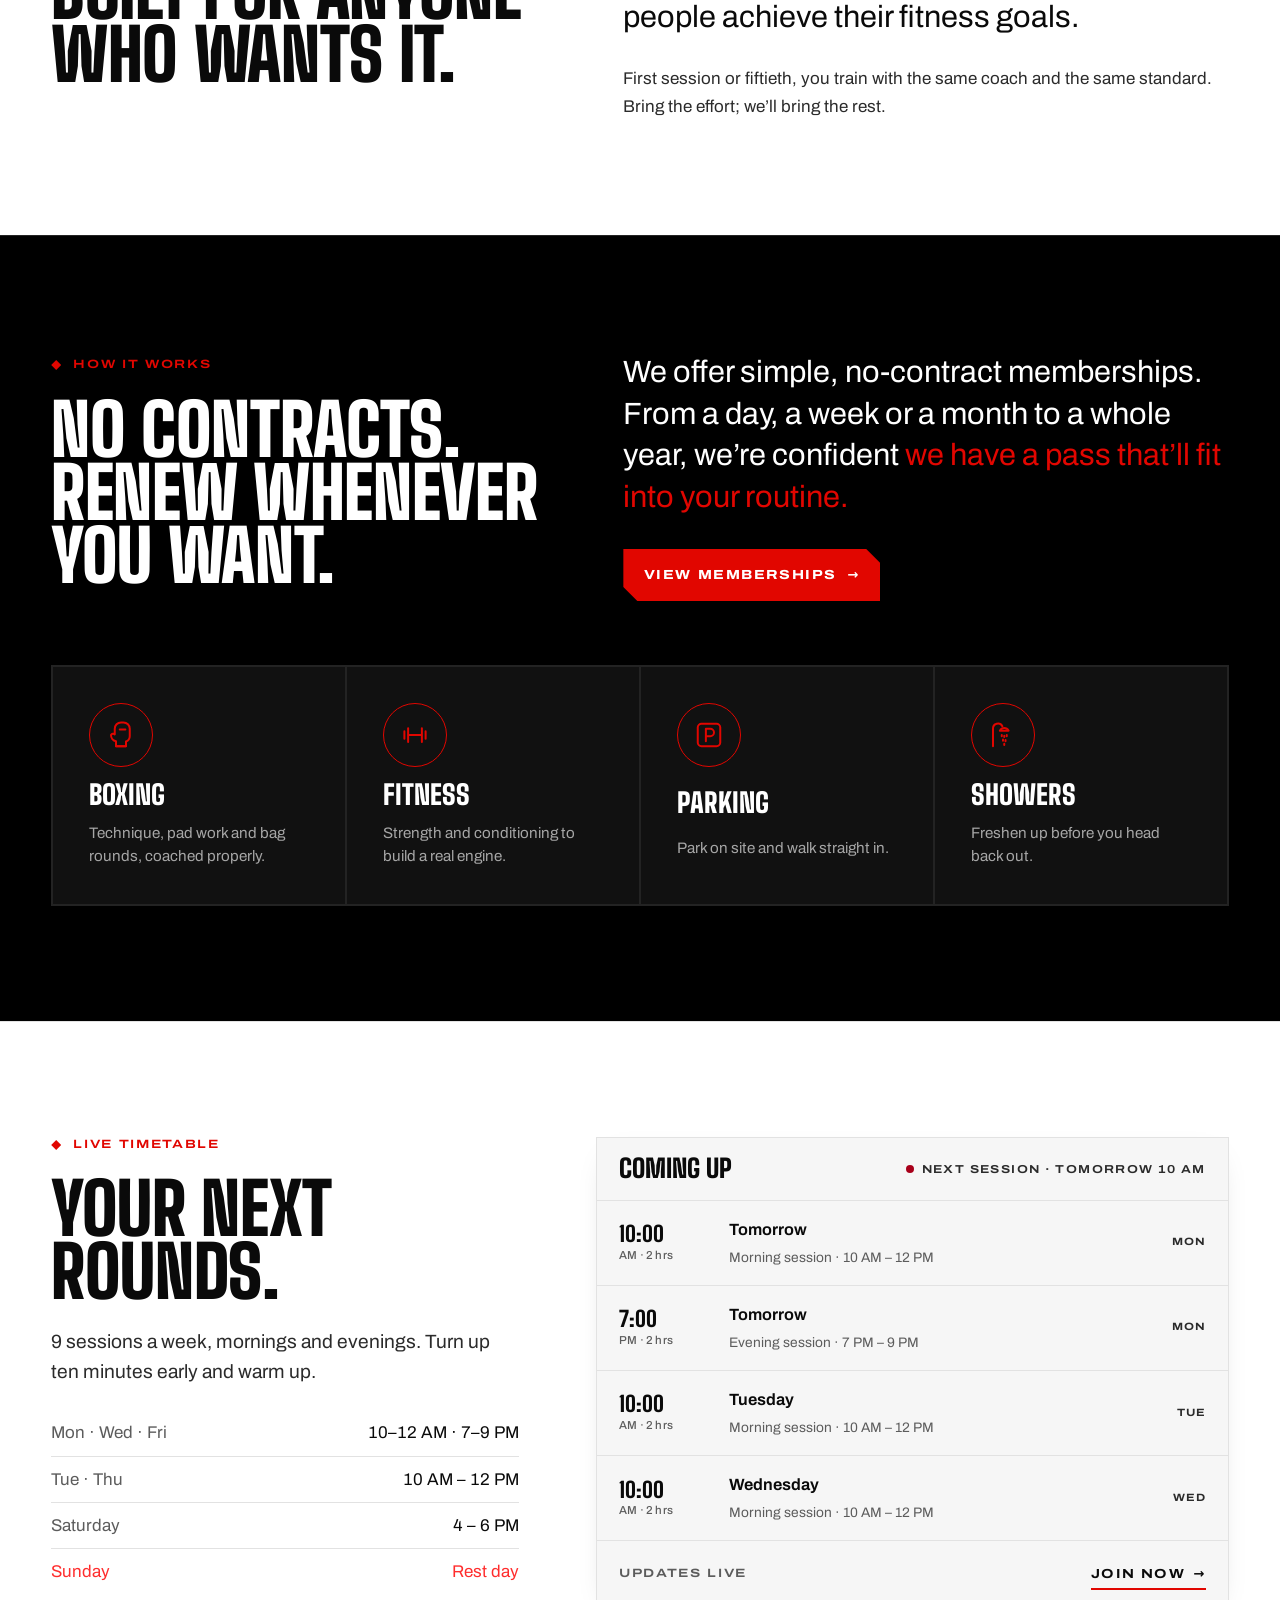
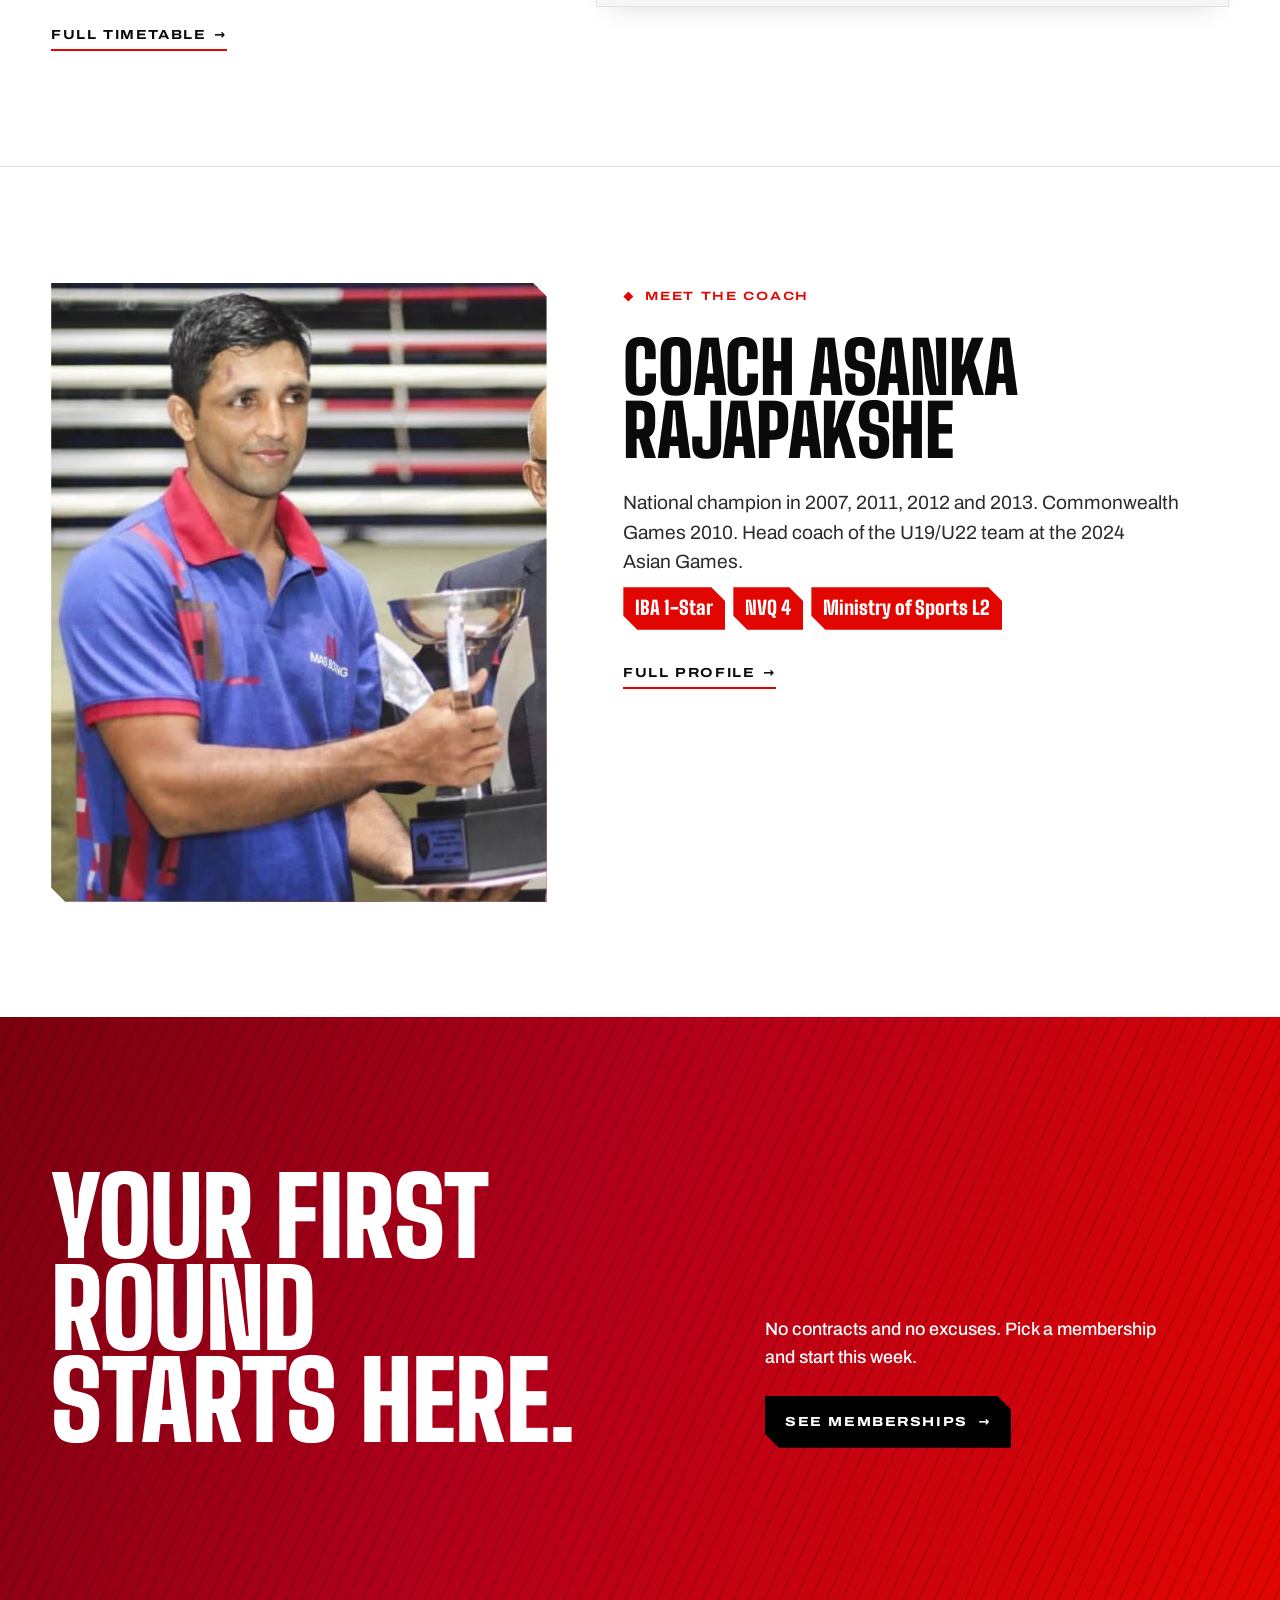
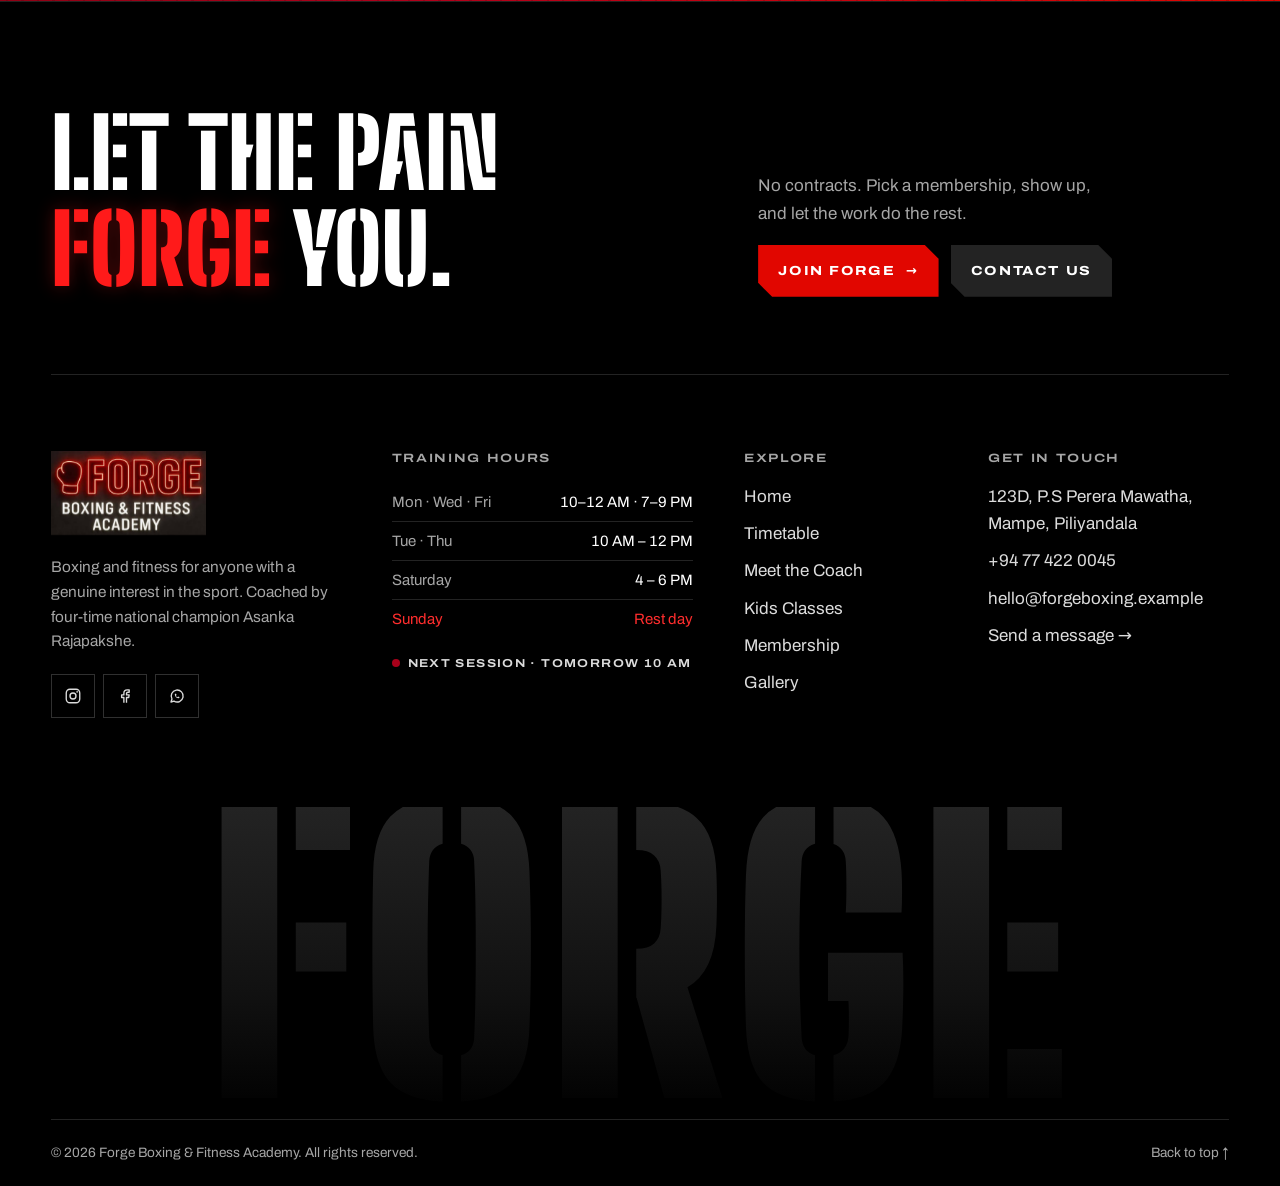
==== commit 9546e7df: "Use real domain forgeboxing.fit for canonical, OG and sitemap Co-Authored-By: Claude Opus 5.5 <norep" ====
--- a/index.html
+++ b/index.html
@@ -6,13 +6,13 @@
 <title>Forge Boxing & Fitness Academy | Let the pain forge you</title>
 <meta name="description" content="Boxing and fitness training with no contracts, coached by four-time national champion Asanka Rajapakshe.">
 <meta name="theme-color" content="#0a0a0a">
-<link rel="canonical" href="https://www.forgeboxing.example/">
+<link rel="canonical" href="https://forgeboxing.fit/">
 <meta property="og:type" content="website">
 <meta property="og:site_name" content="Forge Boxing & Fitness Academy">
 <meta property="og:title" content="Forge Boxing & Fitness Academy | Let the pain forge you">
 <meta property="og:description" content="Boxing and fitness training with no contracts, coached by four-time national champion Asanka Rajapakshe.">
-<meta property="og:url" content="https://www.forgeboxing.example/">
-<meta property="og:image" content="https://www.forgeboxing.example/assets/img/og-image.png">
+<meta property="og:url" content="https://forgeboxing.fit/">
+<meta property="og:image" content="https://forgeboxing.fit/assets/img/og-image.png">
 <meta property="og:image:width" content="1200">
 <meta property="og:image:height" content="630">
 <meta name="twitter:card" content="summary_large_image">
@@ -29,8 +29,8 @@
   "@type": "ExerciseGym",
   "name": "Forge Boxing & Fitness Academy",
   "description": "Boxing and fitness training with no contracts, coached by four-time national champion Asanka Rajapakshe.",
-  "url": "https://www.forgeboxing.example/",
-  "image": "https://www.forgeboxing.example/assets/img/og-image.png",
+  "url": "https://forgeboxing.fit/",
+  "image": "https://forgeboxing.fit/assets/img/og-image.png",
   "telephone": "+94 77 422 0045",
   "email": "hello@forgeboxing.example",
   "address": { "@type": "PostalAddress", "streetAddress": "123D, P.S Perera Mawatha, Mampe", "addressLocality": "Piliyandala", "addressCountry": "LK" },
